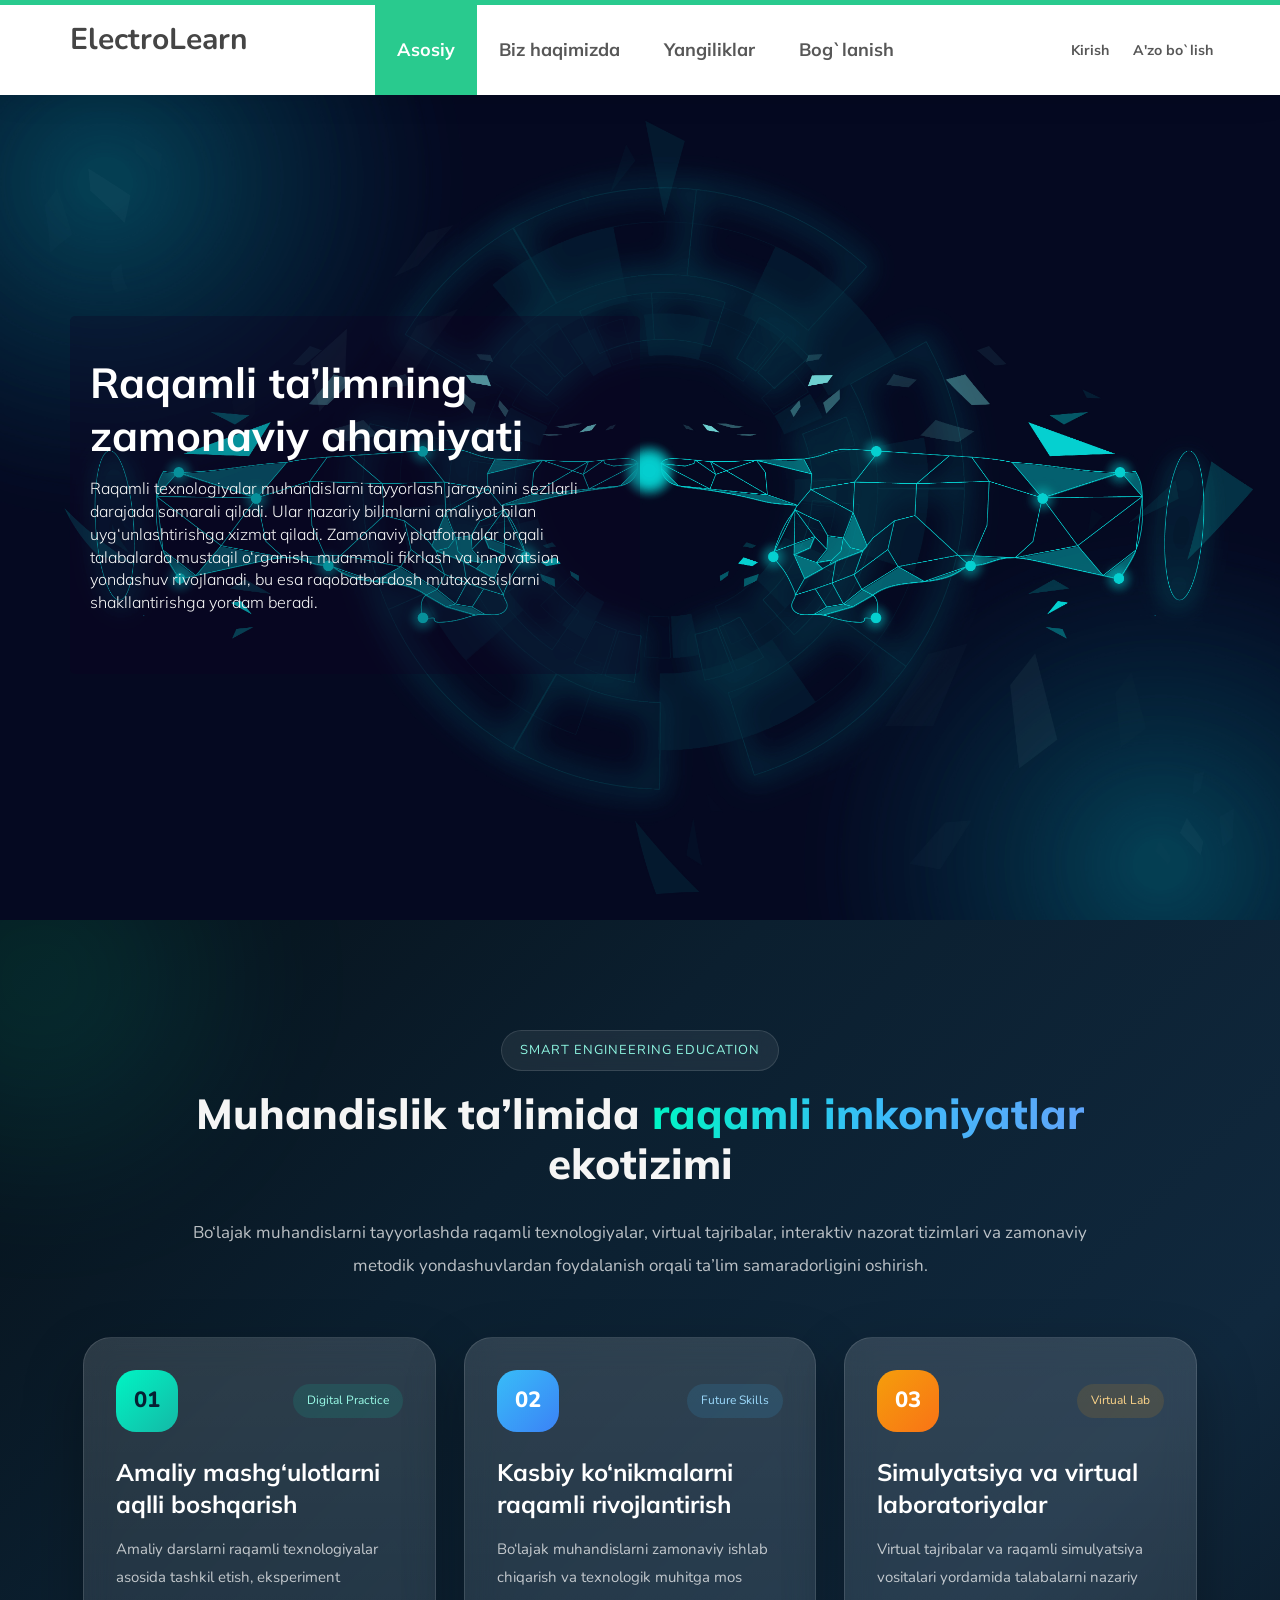
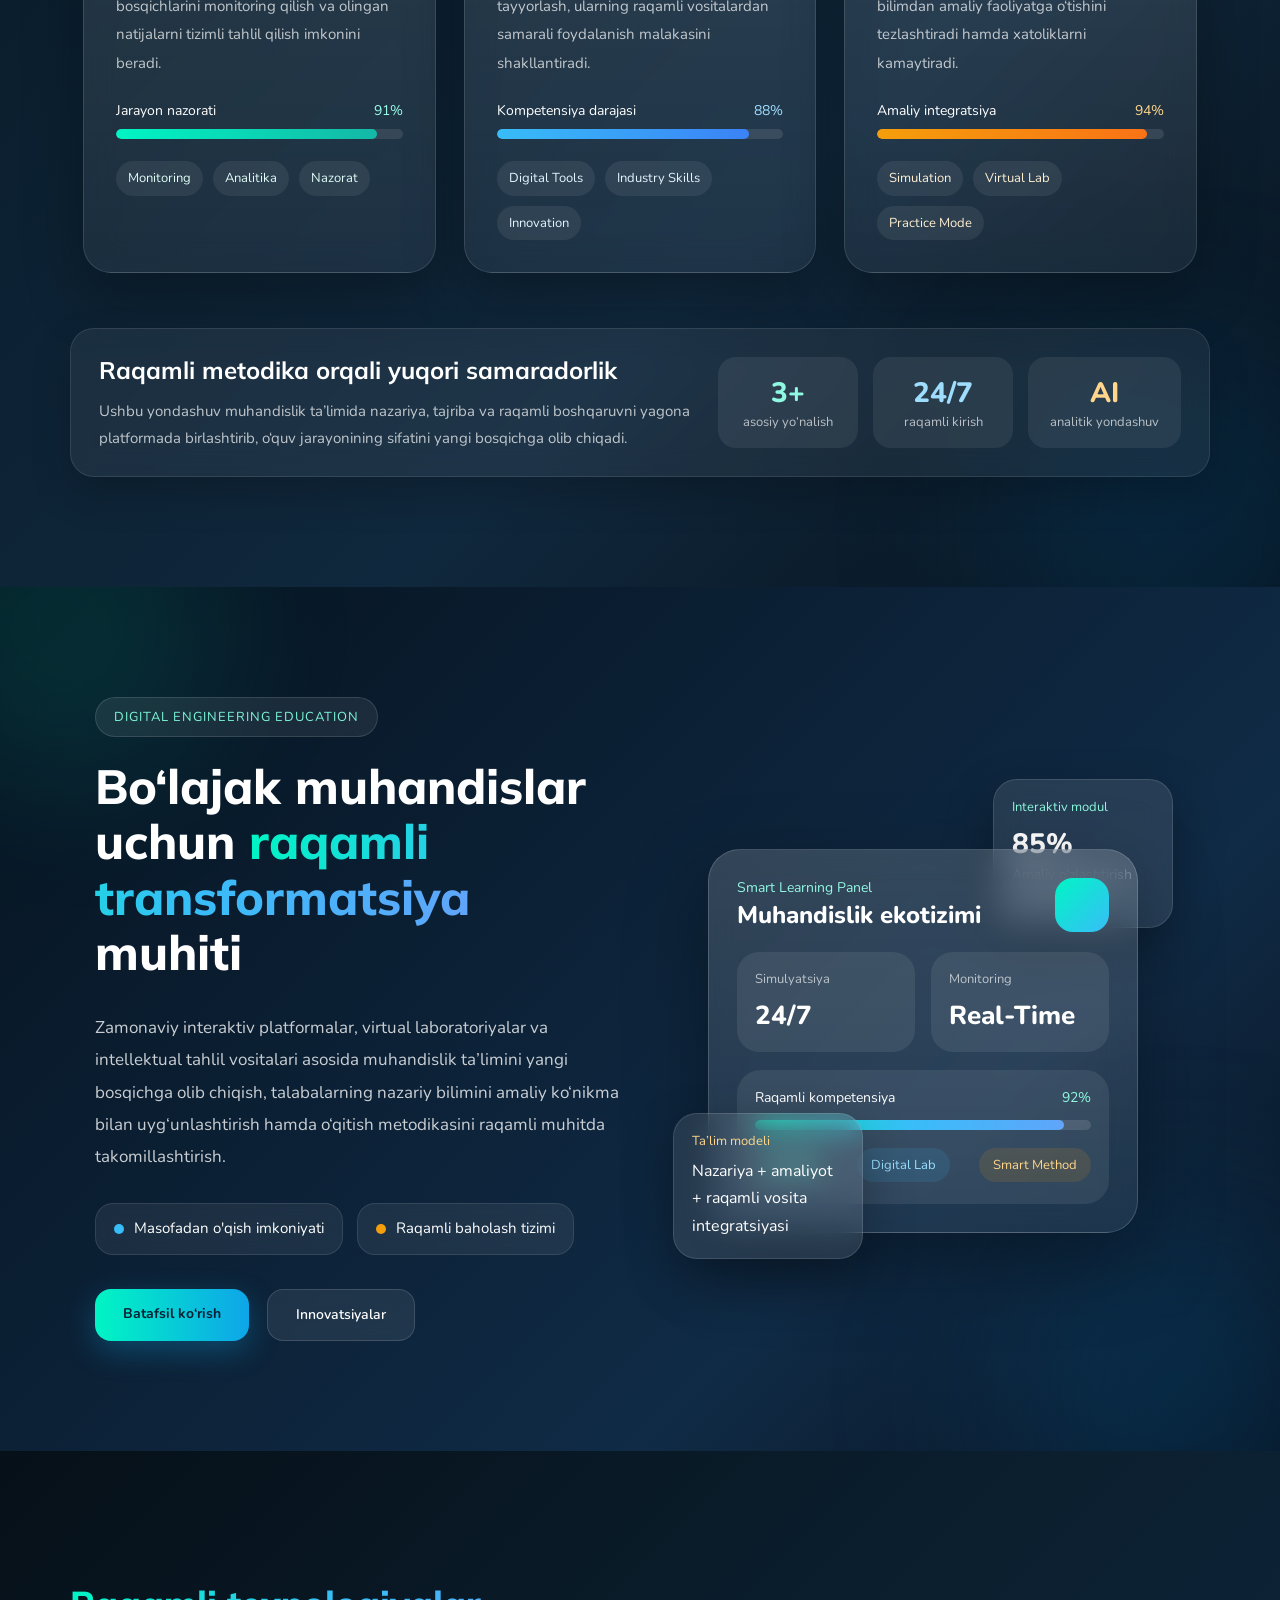
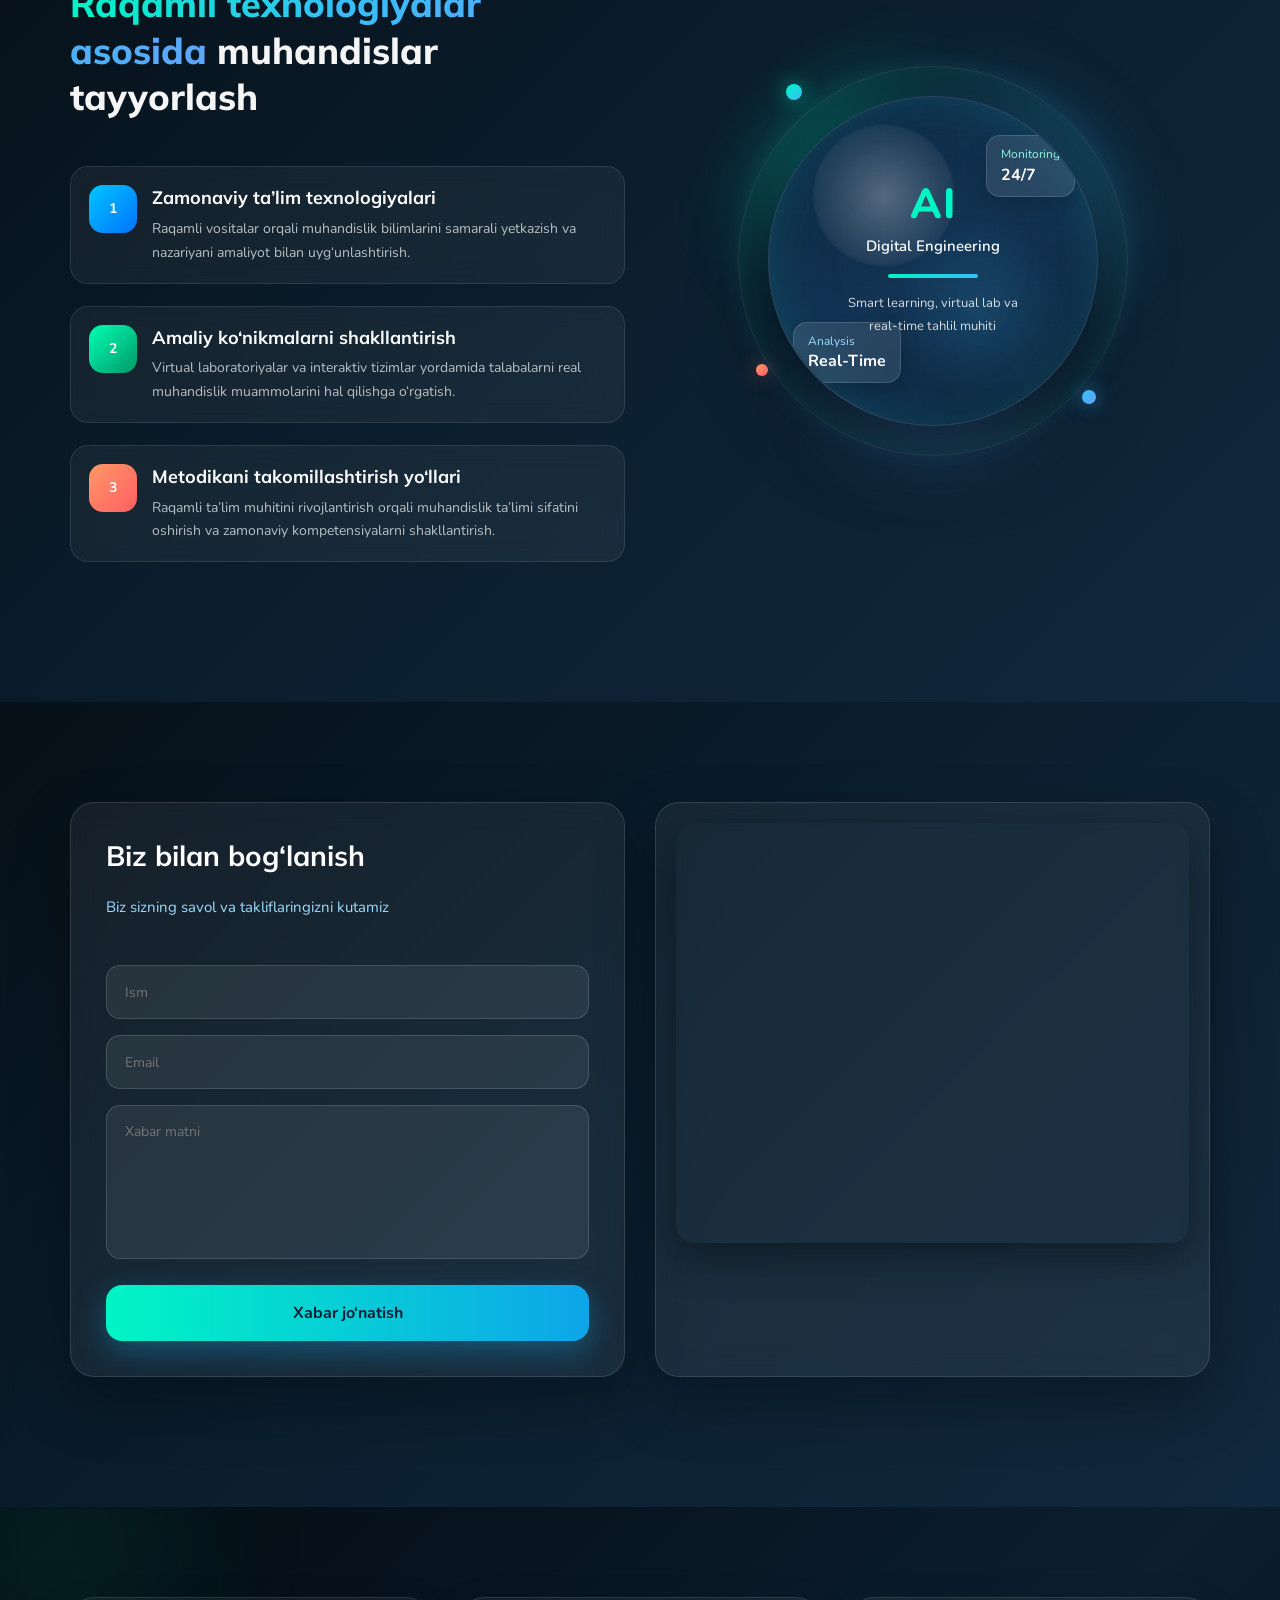
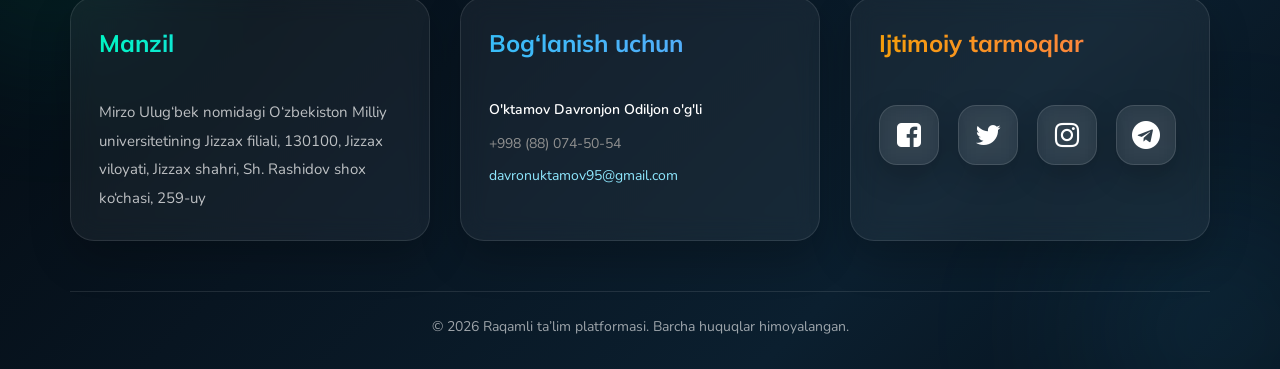
==== index.html @ 224a4bc5 "first fommit" ====
<!DOCTYPE html>
<html lang="en">

<head>

     <title>ElectroLearn</title>
     <meta charset="UTF-8">
     <meta http-equiv="X-UA-Compatible" content="IE=Edge">
     <meta name="description" content="">
     <meta name="keywords" content="">
     <meta name="author" content="">
     <meta name="viewport" content="width=device-width, initial-scale=1, maximum-scale=1">

     <link rel="stylesheet" href="css/bootstrap.min.css">
     <link rel="stylesheet" href="css/font-awesome.min.css">
     <link rel="stylesheet" href="css/owl.carousel.css">
     <link rel="stylesheet" href="css/owl.theme.default.min.css">

     <!-- MAIN CSS -->
     <link rel="stylesheet" href="css/templatemo-style.css">

</head>

<body id="top" data-spy="scroll" data-target=".navbar-collapse" data-offset="50">

     <!-- PRE LOADER -->
     <!-- <section class="preloader">
          <div class="spinner">

               <span class="spinner-rotate"></span>

          </div>
     </section> -->


     <!-- MENU -->
     <section class="navbar custom-navbar navbar-fixed-top" role="navigation">
          <div class="container">

               <div class="navbar-header">
                    <button class="navbar-toggle" data-toggle="collapse" data-target=".navbar-collapse">
                         <span class="icon icon-bar"></span>
                         <span class="icon icon-bar"></span>
                         <span class="icon icon-bar"></span>
                    </button>

                    <!-- lOGO TEXT HERE -->
                    <a href="index.html" class="navbar-brand" style="font-size: 3rem;">ElectroLearn</a>
               </div>

               <!-- MENU LINKS -->
               <div class="collapse navbar-collapse">
                    <ul class="nav navbar-nav navbar-nav-first">
                         <li><a href="#top" class="smoothScroll"><h4>Asosiy</h4></a></li>
                         <li><a href="#about" class="smoothScroll"><h4>Biz haqimizda</h4></a></li>
                         <li><a href="#courses" class="smoothScroll"><h4>Yangiliklar</h4></a></li>
                         <li><a href="#contact" class="smoothScroll"><h4>Bog`lanish</h4></a></li>
                    </ul>

                    <ul class="nav navbar-nav navbar-right">
                         <li><a href="student/signin.html"><h5>Kirish</h5></a></li>
                         <li><a href="student/signup.html"><h5>A'zo bo`lish</h5></a></li>
                    </ul>
               </div>

          </div>
     </section>


     <!-- HOME -->
     <section id="home">
          <div class="row">
               <div class="owl-carousel owl-theme home-slider">
                    <div class="item item-first">
                         <div class="caption">
                                   <div class="container">
                                        <div class="col-md-6 col-sm-12 p-3" 
                                        style="background-color: rgba(16, 1, 36, 0.3);  border-radius: 5px;
                                        padding: 20px;">
                                             <h1>Raqamli ta’limning zamonaviy ahamiyati</h1>
                                             <h3 class="font-weight-bold">Raqamli texnologiyalar muhandislarni tayyorlash jarayonini sezilarli darajada samarali qiladi. Ular nazariy bilimlarni amaliyot bilan uyg‘unlashtirishga xizmat qiladi. Zamonaviy platformalar orqali talabalarda mustaqil o‘rganish, muammoli fikrlash va innovatsion yondashuv rivojlanadi, bu esa raqobatbardosh mutaxassislarni shakllantirishga yordam beradi.</h3>
                                        </div>
                                   </div>
                         </div>
                    </div>

                    <div class="item item-second">
                         <div class="caption">
                              <div class="container">
                                   <div class="col-md-6 col-sm-12 p-3" 
                                   style="background-color: rgba(16, 1, 36, 0.3);  border-radius: 5px;
                                   padding: 20px;">
                                        <h1>Muhandislik ta’limida innovatsion yondashuvlar</h1>
                                        <h3 class="font-weight-bold">Ta’lim jarayonida simulyatsiya, virtual laboratoriyalar va sun’iy intellekt asosidagi tizimlardan foydalanish muhimdir. Bu usullar murakkab texnik jarayonlarni tushunishni osonlashtiradi. Shuningdek, individual yondashuvni ta’minlab, har bir talabaning bilim darajasiga moslashgan o‘qitish imkonini beradi.</h3>
                                   </div>
                              </div>
                         </div>
                    </div>

                    <div class="item item-third">
                         <div class="caption">
                              <div class="container">
                                   <div class="col-md-6 col-sm-12 p-3" 
                                   style="background-color: rgba(16, 1, 36, 0.3);  border-radius: 5px;
                                   padding: 20px;">
                                        <h1>Metodikani takomillashtirish yo‘llari</h1>
                                        <h3 class="font-weight-bold">Metodikani rivojlantirish uchun raqamli vositalarni tizimli joriy etish zarur. O‘qituvchilarning raqamli kompetensiyasini oshirish, interaktiv metodlarni qo‘llash va amaliy mashg‘ulotlarni kuchaytirish muhim hisoblanadi. Shu orqali ta’lim sifati oshib, zamonaviy muhandislik talablariga javob beruvchi kadrlar tayyorlanadi.</h3>
                                   </div>
                              </div>
                         </div>
                    </div>
               </div>
          </div>
     </section>


     <section id="feature" style="position:relative;padding:110px 0;background:
linear-gradient(135deg,#061018 0%,#0b1f2f 30%,#10283d 65%,#07111b 100%);
overflow:hidden;color:#fff;">

     <!-- decorative blur -->
     <div style="position:absolute;top:-100px;left:-120px;width:320px;height:320px;border-radius:50%;
     background:rgba(0,255,200,0.10);filter:blur(80px);"></div>

     <div style="position:absolute;bottom:-120px;right:-80px;width:360px;height:360px;border-radius:50%;
     background:rgba(0,153,255,0.12);filter:blur(90px);"></div>

     <div class="container" style="position:relative;z-index:2;">

          <!-- top heading -->
          <div style="text-align:center;max-width:900px;margin:0 auto 55px auto;">
               <div style="display:inline-block;padding:10px 18px;border-radius:999px;
               background:rgba(255,255,255,0.07);
               border:1px solid rgba(255,255,255,0.12);
               color:#8ff7e2;
               font-size:13px;
               letter-spacing:1px;
               text-transform:uppercase;
               margin-bottom:18px;
               backdrop-filter:blur(10px);">
                    Smart Engineering Education
               </div>

               <h2 style="font-size:42px;line-height:1.2;font-weight:800;margin:0 0 18px 0; color: whitesmoke">
                    Muhandislik ta’limida <span style="background:linear-gradient(90deg,#00f5c4,#38bdf8,#60a5fa);-webkit-background-clip:text;-webkit-text-fill-color:transparent;">raqamli imkoniyatlar</span> ekotizimi
               </h2>

               <p style="font-size:17px;line-height:1.9;color:rgba(255,255,255,0.72);margin:0;">
                    Bo‘lajak muhandislarni tayyorlashda raqamli texnologiyalar, virtual tajribalar, interaktiv nazorat tizimlari va zamonaviy metodik yondashuvlardan foydalanish orqali ta’lim samaradorligini oshirish.
               </p>
          </div>

          <!-- cards -->
          <div class="row" style="display:flex;gap:28px;flex-wrap:wrap;justify-content:center;align-items:stretch;">

               <!-- card 1 -->
               <div style="flex:1;min-width:290px;max-width:360px;position:relative;padding:32px;border-radius:28px;
               background:linear-gradient(180deg,rgba(255,255,255,0.14),rgba(255,255,255,0.06));
               border:1px solid rgba(255,255,255,0.12);
               backdrop-filter:blur(16px);
               box-shadow:0 25px 60px rgba(0,0,0,0.30);">

                    <div style="display:flex;justify-content:space-between;align-items:center;margin-bottom:24px;">
                         <div style="width:62px;height:62px;border-radius:20px;
                         background:linear-gradient(135deg,#00f5c4,#14b8a6);
                         display:flex;align-items:center;justify-content:center;
                         font-size:22px;font-weight:800;color:#062033;">
                              01
                         </div>

                         <div style="padding:8px 14px;border-radius:999px;
                         background:rgba(0,245,196,0.10);
                         color:#9bfce8;font-size:12px;">
                              Digital Practice
                         </div>
                    </div>

                    <h3 style="font-size:24px;line-height:1.35;margin:0 0 14px 0;color:#fff;">
                         Amaliy mashg‘ulotlarni aqlli boshqarish
                    </h3>

                    <p style="font-size:15px;line-height:1.9;color:rgba(255,255,255,0.72);margin-bottom:24px;">
                         Amaliy darslarni raqamli texnologiyalar asosida tashkil etish, eksperiment bosqichlarini monitoring qilish va olingan natijalarni tizimli tahlil qilish imkonini beradi.
                    </p>

                    <div style="display:flex;justify-content:space-between;margin-bottom:8px;">
                         <span style="font-size:14px;color:#fff;">Jarayon nazorati</span>
                         <span style="font-size:14px;color:#9bfce8;">91%</span>
                    </div>
                    <div style="width:100%;height:10px;background:rgba(255,255,255,0.10);border-radius:999px;overflow:hidden;margin-bottom:22px;">
                         <div style="width:91%;height:100%;background:linear-gradient(90deg,#00f5c4,#14b8a6);border-radius:999px;"></div>
                    </div>

                    <div style="display:flex;flex-wrap:wrap;gap:10px;">
                         <span style="padding:8px 12px;border-radius:999px;background:rgba(255,255,255,0.07);font-size:13px;color:#dffcf6;">Monitoring</span>
                         <span style="padding:8px 12px;border-radius:999px;background:rgba(255,255,255,0.07);font-size:13px;color:#dffcf6;">Analitika</span>
                         <span style="padding:8px 12px;border-radius:999px;background:rgba(255,255,255,0.07);font-size:13px;color:#dffcf6;">Nazorat</span>
                    </div>
               </div>

               <!-- card 2 -->
               <div style="flex:1;min-width:290px;max-width:360px;position:relative;padding:32px;border-radius:28px;
               background:linear-gradient(180deg,rgba(255,255,255,0.14),rgba(255,255,255,0.06));
               border:1px solid rgba(255,255,255,0.12);
               backdrop-filter:blur(16px);
               box-shadow:0 25px 60px rgba(0,0,0,0.30);">

                    <div style="display:flex;justify-content:space-between;align-items:center;margin-bottom:24px;">
                         <div style="width:62px;height:62px;border-radius:20px;
                         background:linear-gradient(135deg,#38bdf8,#3b82f6);
                         display:flex;align-items:center;justify-content:center;
                         font-size:22px;font-weight:800;color:#ffffff;">
                              02
                         </div>

                         <div style="padding:8px 14px;border-radius:999px;
                         background:rgba(56,189,248,0.12);
                         color:#9fddff;font-size:12px;">
                              Future Skills
                         </div>
                    </div>

                    <h3 style="font-size:24px;line-height:1.35;margin:0 0 14px 0;color:#fff;">
                         Kasbiy ko‘nikmalarni raqamli rivojlantirish
                    </h3>

                    <p style="font-size:15px;line-height:1.9;color:rgba(255,255,255,0.72);margin-bottom:24px;">
                         Bo‘lajak muhandislarni zamonaviy ishlab chiqarish va texnologik muhitga mos tayyorlash, ularning raqamli vositalardan samarali foydalanish malakasini shakllantiradi.
                    </p>

                    <div style="display:flex;justify-content:space-between;margin-bottom:8px;">
                         <span style="font-size:14px;color:#fff;">Kompetensiya darajasi</span>
                         <span style="font-size:14px;color:#9fddff;">88%</span>
                    </div>
                    <div style="width:100%;height:10px;background:rgba(255,255,255,0.10);border-radius:999px;overflow:hidden;margin-bottom:22px;">
                         <div style="width:88%;height:100%;background:linear-gradient(90deg,#38bdf8,#3b82f6);border-radius:999px;"></div>
                    </div>

                    <div style="display:flex;flex-wrap:wrap;gap:10px;">
                         <span style="padding:8px 12px;border-radius:999px;background:rgba(255,255,255,0.07);font-size:13px;color:#e4f4ff;">Digital Tools</span>
                         <span style="padding:8px 12px;border-radius:999px;background:rgba(255,255,255,0.07);font-size:13px;color:#e4f4ff;">Industry Skills</span>
                         <span style="padding:8px 12px;border-radius:999px;background:rgba(255,255,255,0.07);font-size:13px;color:#e4f4ff;">Innovation</span>
                    </div>
               </div>

               <!-- card 3 -->
               <div style="flex:1;min-width:290px;max-width:360px;position:relative;padding:32px;border-radius:28px;
               background:linear-gradient(180deg,rgba(255,255,255,0.14),rgba(255,255,255,0.06));
               border:1px solid rgba(255,255,255,0.12);
               backdrop-filter:blur(16px);
               box-shadow:0 25px 60px rgba(0,0,0,0.30);">

                    <div style="display:flex;justify-content:space-between;align-items:center;margin-bottom:24px;">
                         <div style="width:62px;height:62px;border-radius:20px;
                         background:linear-gradient(135deg,#f59e0b,#f97316);
                         display:flex;align-items:center;justify-content:center;
                         font-size:22px;font-weight:800;color:#ffffff;">
                              03
                         </div>

                         <div style="padding:8px 14px;border-radius:999px;
                         background:rgba(245,158,11,0.12);
                         color:#ffd68a;font-size:12px;">
                              Virtual Lab
                         </div>
                    </div>

                    <h3 style="font-size:24px;line-height:1.35;margin:0 0 14px 0;color:#fff;">
                         Simulyatsiya va virtual laboratoriyalar
                    </h3>

                    <p style="font-size:15px;line-height:1.9;color:rgba(255,255,255,0.72);margin-bottom:24px;">
                         Virtual tajribalar va raqamli simulyatsiya vositalari yordamida talabalarni nazariy bilimdan amaliy faoliyatga o‘tishini tezlashtiradi hamda xatoliklarni kamaytiradi.
                    </p>

                    <div style="display:flex;justify-content:space-between;margin-bottom:8px;">
                         <span style="font-size:14px;color:#fff;">Amaliy integratsiya</span>
                         <span style="font-size:14px;color:#ffd68a;">94%</span>
                    </div>
                    <div style="width:100%;height:10px;background:rgba(255,255,255,0.10);border-radius:999px;overflow:hidden;margin-bottom:22px;">
                         <div style="width:94%;height:100%;background:linear-gradient(90deg,#f59e0b,#f97316);border-radius:999px;"></div>
                    </div>

                    <div style="display:flex;flex-wrap:wrap;gap:10px;">
                         <span style="padding:8px 12px;border-radius:999px;background:rgba(255,255,255,0.07);font-size:13px;color:#fff0d2;">Simulation</span>
                         <span style="padding:8px 12px;border-radius:999px;background:rgba(255,255,255,0.07);font-size:13px;color:#fff0d2;">Virtual Lab</span>
                         <span style="padding:8px 12px;border-radius:999px;background:rgba(255,255,255,0.07);font-size:13px;color:#fff0d2;">Practice Mode</span>
                    </div>
               </div>

          </div>

          <!-- bottom info -->
          <div style="margin-top:55px;padding:24px 28px;border-radius:24px;
          background:rgba(255,255,255,0.06);
          border:1px solid rgba(255,255,255,0.10);
          backdrop-filter:blur(12px);
          box-shadow:0 18px 40px rgba(0,0,0,0.20);">

               <div style="display:flex;justify-content:space-between;align-items:center;gap:20px;flex-wrap:wrap;">
                    <div style="flex:1;min-width:260px;">
                         <h4 style="margin:0 0 10px 0;font-size:24px;color:#fff;">Raqamli metodika orqali yuqori samaradorlik</h4>
                         <p style="margin:0;color:rgba(255,255,255,0.72);font-size:15px;line-height:1.8;">
                              Ushbu yondashuv muhandislik ta’limida nazariya, tajriba va raqamli boshqaruvni yagona platformada birlashtirib, o‘quv jarayonining sifatini yangi bosqichga olib chiqadi.
                         </p>
                    </div>

                    <div style="display:flex;gap:15px;flex-wrap:wrap;">
                         <div style="padding:16px 22px;border-radius:18px;background:rgba(255,255,255,0.07);min-width:140px;text-align:center;">
                              <div style="font-size:28px;font-weight:800;color:#8ff7e2;">3+</div>
                              <div style="font-size:13px;color:rgba(255,255,255,0.68);">asosiy yo‘nalish</div>
                         </div>

                         <div style="padding:16px 22px;border-radius:18px;background:rgba(255,255,255,0.07);min-width:140px;text-align:center;">
                              <div style="font-size:28px;font-weight:800;color:#9fddff;">24/7</div>
                              <div style="font-size:13px;color:rgba(255,255,255,0.68);">raqamli kirish</div>
                         </div>

                         <div style="padding:16px 22px;border-radius:18px;background:rgba(255,255,255,0.07);min-width:140px;text-align:center;">
                              <div style="font-size:28px;font-weight:800;color:#ffd68a;">AI</div>
                              <div style="font-size:13px;color:rgba(255,255,255,0.68);">analitik yondashuv</div>
                         </div>
                    </div>
               </div>

          </div>

     </div>
</section>

<section id="innovation-lab" style="position:relative;padding:110px 0;background:
linear-gradient(135deg,#06131f 0%,#0b1f33 35%,#102b46 70%,#08111d 100%);
overflow:hidden;">

     <!-- background blur elements -->
     <div style="position:absolute;top:-120px;left:-100px;width:320px;height:320px;border-radius:50%;
     background:rgba(0,255,200,0.10);filter:blur(70px);"></div>

     <div style="position:absolute;bottom:-120px;right:-80px;width:360px;height:360px;border-radius:50%;
     background:rgba(0,153,255,0.14);filter:blur(90px);"></div>

     <div class="container" style="position:relative;z-index:2;">
          <div class="row" style="display:flex;align-items:center;justify-content:space-between;gap:40px;flex-wrap:wrap;">

               <!-- LEFT CONTENT -->
               <div style="flex:1;min-width:320px;max-width:580px;">

                    <div style="display:inline-block;padding:10px 18px;border-radius:999px;
                    background:rgba(255,255,255,0.08);
                    border:1px solid rgba(255,255,255,0.12);
                    color:#7ef7d8;
                    font-size:13px;
                    letter-spacing:1px;
                    text-transform:uppercase;
                    margin-bottom:22px;
                    backdrop-filter:blur(10px);">
                         Digital Engineering Education
                    </div>

                    <h2 style="font-size:48px;line-height:1.15;font-weight:800;color:#ffffff;margin:0 0 22px 0;">
                         Bo‘lajak muhandislar uchun <span style="background:linear-gradient(90deg,#00f5c4,#38bdf8,#60a5fa);-webkit-background-clip:text;-webkit-text-fill-color:transparent;">raqamli transformatsiya</span> muhiti
                    </h2>

                    <p style="font-size:17px;line-height:1.9;color:rgba(255,255,255,0.78);margin-bottom:30px;">
                         Zamonaviy interaktiv platformalar, virtual laboratoriyalar va intellektual tahlil vositalari asosida muhandislik ta’limini yangi bosqichga olib chiqish, talabalarning nazariy bilimini amaliy ko‘nikma bilan uyg‘unlashtirish hamda o‘qitish metodikasini raqamli muhitda takomillashtirish.
                    </p>

                    <div style="display:flex;flex-wrap:wrap;gap:14px;margin-bottom:34px;">

                         

                         <div style="display:flex;align-items:center;gap:10px;padding:14px 18px;border-radius:18px;
                         background:rgba(255,255,255,0.07);
                         border:1px solid rgba(255,255,255,0.10);
                         color:#fff;backdrop-filter:blur(8px);">
                              <span style="width:10px;height:10px;border-radius:50%;background:#38bdf8;display:inline-block;"></span>
                              <span style="font-size:15px;">Masofadan o'qish imkoniyati</span>
                         </div>

                         <div style="display:flex;align-items:center;gap:10px;padding:14px 18px;border-radius:18px;
                         background:rgba(255,255,255,0.07);
                         border:1px solid rgba(255,255,255,0.10);
                         color:#fff;backdrop-filter:blur(8px);">
                              <span style="width:10px;height:10px;border-radius:50%;background:#f59e0b;display:inline-block;"></span>
                              <span style="font-size:15px;">Raqamli baholash tizimi</span>
                         </div>

                    </div>

                    <div style="display:flex;gap:18px;flex-wrap:wrap;">
                         <a href="#about" style="display:inline-block;padding:15px 28px;border-radius:16px;
                         background:linear-gradient(90deg,#00f5c4,#0ea5e9);
                         color:#062033;font-weight:700;text-decoration:none;
                         box-shadow:0 10px 30px rgba(14,165,233,0.30);">
                              Batafsil ko‘rish
                         </a>

                         <a href="#courses" style="display:inline-block;padding:15px 28px;border-radius:16px;
                         background:rgba(255,255,255,0.08);
                         border:1px solid rgba(255,255,255,0.14);
                         color:#ffffff;font-weight:600;text-decoration:none;
                         backdrop-filter:blur(10px);">
                              Innovatsiyalar
                         </a>
                    </div>
               </div>

               <!-- RIGHT VISUAL SIDE -->
               <div style="flex:1;min-width:320px;display:flex;justify-content:center;">
                    <div style="position:relative;width:100%;max-width:520px;min-height:520px;">

                         <!-- floating card 1 -->
                         <div style="position:absolute;top:20px;right:10px;width:180px;padding:18px;border-radius:24px;
                         background:rgba(255,255,255,0.10);
                         border:1px solid rgba(255,255,255,0.12);
                         box-shadow:0 20px 50px rgba(0,0,0,0.30);
                         backdrop-filter:blur(14px);">
                              <div style="font-size:13px;color:#8ef9de;margin-bottom:8px;">Interaktiv modul</div>
                              <div style="font-size:28px;font-weight:800;color:#fff;">85%</div>
                              <div style="font-size:14px;line-height:1.6;color:rgba(255,255,255,0.72);">
                                   Amaliy o‘zlashtirish samaradorligi
                              </div>
                         </div>

                         <!-- main glass panel -->
                         <div style="position:absolute;left:0;right:0;top:90px;margin:auto;width:100%;max-width:430px;
                         padding:28px;border-radius:32px;
                         background:linear-gradient(180deg,rgba(255,255,255,0.16),rgba(255,255,255,0.07));
                         border:1px solid rgba(255,255,255,0.16);
                         box-shadow:0 30px 80px rgba(0,0,0,0.35);
                         backdrop-filter:blur(16px);">

                              <div style="display:flex;justify-content:space-between;align-items:center;margin-bottom:20px;">
                                   <div>
                                        <div style="font-size:14px;color:#94f7e3;">Smart Learning Panel</div>
                                        <div style="font-size:24px;font-weight:800;color:#fff;">Muhandislik ekotizimi</div>
                                   </div>
                                   <div style="width:54px;height:54px;border-radius:18px;
                                   background:linear-gradient(135deg,#00f5c4,#38bdf8);"></div>
                              </div>

                              <div style="display:grid;grid-template-columns:1fr 1fr;gap:16px;margin-bottom:18px;">
                                   <div style="padding:18px;border-radius:22px;background:rgba(255,255,255,0.08);">
                                        <div style="font-size:13px;color:rgba(255,255,255,0.66);margin-bottom:8px;">Simulyatsiya</div>
                                        <div style="font-size:26px;font-weight:800;color:#fff;">24/7</div>
                                   </div>

                                   <div style="padding:18px;border-radius:22px;background:rgba(255,255,255,0.08);">
                                        <div style="font-size:13px;color:rgba(255,255,255,0.66);margin-bottom:8px;">Monitoring</div>
                                        <div style="font-size:26px;font-weight:800;color:#fff;">Real-Time</div>
                                   </div>
                              </div>

                              <div style="padding:18px 18px 22px 18px;border-radius:24px;background:rgba(255,255,255,0.08);">
                                   <div style="display:flex;justify-content:space-between;margin-bottom:12px;">
                                        <span style="font-size:14px;color:#fff;">Raqamli kompetensiya</span>
                                        <span style="font-size:14px;color:#8ef9de;">92%</span>
                                   </div>

                                   <div style="width:100%;height:10px;background:rgba(255,255,255,0.12);border-radius:999px;overflow:hidden;">
                                        <div style="width:92%;height:100%;background:linear-gradient(90deg,#00f5c4,#38bdf8,#60a5fa);border-radius:999px;"></div>
                                   </div>

                                   <div style="display:flex;justify-content:space-between;margin-top:18px;gap:10px;flex-wrap:wrap;">
                                        <span style="padding:8px 14px;border-radius:999px;background:rgba(0,245,196,0.12);color:#9bfce8;font-size:13px;">AI tahlil</span>
                                        <span style="padding:8px 14px;border-radius:999px;background:rgba(56,189,248,0.12);color:#9adfff;font-size:13px;">Digital Lab</span>
                                        <span style="padding:8px 14px;border-radius:999px;background:rgba(245,158,11,0.12);color:#ffd68a;font-size:13px;">Smart Method</span>
                                   </div>
                              </div>
                         </div>

                         <!-- floating card 2 -->
                         <div style="position:absolute;bottom:20px;left:10px;width:190px;padding:18px;border-radius:24px;
                         background:rgba(255,255,255,0.10);
                         border:1px solid rgba(255,255,255,0.12);
                         box-shadow:0 20px 50px rgba(0,0,0,0.30);
                         backdrop-filter:blur(14px);">
                              <div style="font-size:13px;color:#ffd68a;margin-bottom:8px;">Ta’lim modeli</div>
                              <div style="font-size:16px;line-height:1.7;color:#ffffff;">
                                   Nazariya + amaliyot + raqamli vosita integratsiyasi
                              </div>
                         </div>

                    </div>
               </div>

          </div>
     </div>
</section>
<section id="about" style="padding:110px 0;background:linear-gradient(135deg,#061018,#0b1f2f,#10283d);color:#fff;overflow:hidden;">
     <div class="container">
          <div class="row" style="display:flex;align-items:center;flex-wrap:wrap;margin-left:-15px;margin-right:-15px;">

               <!-- TEXT -->
<div class="col-md-6 col-sm-12" style="padding-left:15px;padding-right:15px;margin-bottom:30px;">
     <div style="max-width:100%;">
          <h2 style="font-size:36px;font-weight:800;margin-bottom:35px;line-height:1.3; color: whitesmoke;">
               <span style="background:linear-gradient(90deg,#00f5c4,#38bdf8,#60a5fa);-webkit-background-clip:text;-webkit-text-fill-color:transparent;">
                    Raqamli texnologiyalar asosida
               </span> muhandislar tayyorlash
          </h2>

          <div style="display:flex;gap:15px;margin-bottom:22px;padding:18px;border-radius:18px;background:rgba(255,255,255,0.05);border:1px solid rgba(255,255,255,0.10);backdrop-filter:blur(10px);">
               <div style="min-width:48px;height:48px;border-radius:14px;background:linear-gradient(135deg,#00c6ff,#0072ff);display:flex;align-items:center;justify-content:center;font-weight:bold;">1</div>
               <div>
                    <h4 style="margin:0 0 6px 0;">Zamonaviy ta’lim texnologiyalari</h4>
                    <p style="margin:0;color:rgba(255,255,255,0.70);line-height:1.7;">
                         Raqamli vositalar orqali muhandislik bilimlarini samarali yetkazish va nazariyani amaliyot bilan uyg‘unlashtirish.
                    </p>
               </div>
          </div>

          <div style="display:flex;gap:15px;margin-bottom:22px;padding:18px;border-radius:18px;background:rgba(255,255,255,0.05);border:1px solid rgba(255,255,255,0.10);backdrop-filter:blur(10px);">
               <div style="min-width:48px;height:48px;border-radius:14px;background:linear-gradient(135deg,#00ffb3,#009966);display:flex;align-items:center;justify-content:center;font-weight:bold;">2</div>
               <div>
                    <h4 style="margin:0 0 6px 0;">Amaliy ko‘nikmalarni shakllantirish</h4>
                    <p style="margin:0;color:rgba(255,255,255,0.70);line-height:1.7;">
                         Virtual laboratoriyalar va interaktiv tizimlar yordamida talabalarni real muhandislik muammolarini hal qilishga o‘rgatish.
                    </p>
               </div>
          </div>

          <div style="display:flex;gap:15px;padding:18px;border-radius:18px;background:rgba(255,255,255,0.05);border:1px solid rgba(255,255,255,0.10);backdrop-filter:blur(10px);">
               <div style="min-width:48px;height:48px;border-radius:14px;background:linear-gradient(135deg,#ff9966,#ff5e62);display:flex;align-items:center;justify-content:center;font-weight:bold;">3</div>
               <div>
                    <h4 style="margin:0 0 6px 0;">Metodikani takomillashtirish yo‘llari</h4>
                    <p style="margin:0;color:rgba(255,255,255,0.70);line-height:1.7;">
                         Raqamli ta’lim muhitini rivojlantirish orqali muhandislik ta’limi sifatini oshirish va zamonaviy kompetensiyalarni shakllantirish.
                    </p>
               </div>
          </div>
     </div>
</div>

               <!-- VISUAL -->
               <div class="col-md-6 col-sm-12" style="padding-left:15px;padding-right:15px;margin-bottom:30px;">
                    <div style="position:relative;width:100%;max-width:470px;height:470px;margin:0 auto;display:flex;align-items:center;justify-content:center;">

                         <!-- outer glow -->
                         <div style="position:absolute;width:420px;height:420px;border-radius:50%;
                         background:
                         radial-gradient(circle at 30% 30%, rgba(0,245,196,0.35), transparent 35%),
                         radial-gradient(circle at 70% 35%, rgba(56,189,248,0.35), transparent 38%),
                         radial-gradient(circle at 50% 80%, rgba(96,165,250,0.28), transparent 35%);
                         filter:blur(30px);">
                         </div>

                         <!-- orbit ring -->
                         <div style="position:absolute;width:390px;height:390px;border-radius:50%;
                         border:1px solid rgba(255,255,255,0.10);
                         box-shadow:0 0 35px rgba(0,245,196,0.12) inset, 0 0 25px rgba(56,189,248,0.10);">
                         </div>

                         <!-- main circle -->
                         <div style="position:relative;width:330px;height:330px;border-radius:50%;
                         background:
                         radial-gradient(circle at 35% 30%, rgba(255,255,255,0.28), rgba(255,255,255,0.06) 22%, transparent 23%),
                         radial-gradient(circle at 65% 65%, rgba(56,189,248,0.16), transparent 30%),
                         linear-gradient(145deg,#0d2740,#123353,#0c2238);
                         border:1px solid rgba(255,255,255,0.12);
                         box-shadow:
                         0 30px 80px rgba(0,0,0,0.35),
                         inset 0 0 45px rgba(0,245,196,0.08),
                         inset 0 0 80px rgba(56,189,248,0.08);
                         display:flex;
                         align-items:center;
                         justify-content:center;
                         overflow:hidden;">

                              <!-- grid lines -->
                              <div style="position:absolute;inset:0;border-radius:50%;
                              background:
                              linear-gradient(rgba(255,255,255,0.05) 1px, transparent 1px),
                              linear-gradient(90deg, rgba(255,255,255,0.05) 1px, transparent 1px);
                              background-size:38px 38px;
                              opacity:0.18;">
                              </div>

                              <!-- center content -->
                              <div style="position:relative;z-index:2;text-align:center;padding:20px;">
                                   <div style="font-size:42px;font-weight:800;line-height:1;color:#00f5c4;letter-spacing:1px;">AI</div>
                                   <div style="font-size:15px;color:#ffffff;margin-top:10px;font-weight:600;">Digital Engineering</div>
                                   <div style="width:90px;height:4px;margin:16px auto 14px auto;border-radius:999px;background:linear-gradient(90deg,#00f5c4,#38bdf8);"></div>
                                   <div style="font-size:13px;line-height:1.8;color:rgba(255,255,255,0.82);max-width:190px;margin:0 auto;">
                                        Smart learning, virtual lab va real-time tahlil muhiti
                                   </div>
                              </div>

                              <!-- floating mini card -->
                              <div style="position:absolute;top:38px;right:22px;padding:10px 14px;border-radius:14px;
                              background:rgba(255,255,255,0.10);
                              border:1px solid rgba(255,255,255,0.14);
                              backdrop-filter:blur(10px);
                              box-shadow:0 10px 20px rgba(0,0,0,0.18);">
                                   <div style="font-size:12px;color:#8ff7e2;">Monitoring</div>
                                   <div style="font-size:16px;font-weight:700;color:#fff;">24/7</div>
                              </div>

                              <!-- floating mini card -->
                              <div style="position:absolute;bottom:42px;left:24px;padding:10px 14px;border-radius:14px;
                              background:rgba(255,255,255,0.10);
                              border:1px solid rgba(255,255,255,0.14);
                              backdrop-filter:blur(10px);
                              box-shadow:0 10px 20px rgba(0,0,0,0.18);">
                                   <div style="font-size:12px;color:#9fddff;">Analysis</div>
                                   <div style="font-size:16px;font-weight:700;color:#fff;">Real-Time</div>
                              </div>
                         </div>

                         <!-- orbit dots -->
                         <div style="position:absolute;top:58px;left:88px;width:16px;height:16px;border-radius:50%;
                         background:linear-gradient(135deg,#00f5c4,#38bdf8);
                         box-shadow:0 0 20px rgba(0,245,196,0.6);"></div>

                         <div style="position:absolute;right:72px;bottom:92px;width:14px;height:14px;border-radius:50%;
                         background:linear-gradient(135deg,#38bdf8,#60a5fa);
                         box-shadow:0 0 18px rgba(56,189,248,0.6);"></div>

                         <div style="position:absolute;left:58px;bottom:120px;width:12px;height:12px;border-radius:50%;
                         background:linear-gradient(135deg,#ff9966,#ff5e62);
                         box-shadow:0 0 18px rgba(255,94,98,0.5);"></div>

                    </div>
               </div>

          </div>
     </div>
</section>

    
    <section id="contact" style="padding:100px 0;background:linear-gradient(135deg,#061018,#0b1f2f,#10283d);color:#fff;">
     <div class="container">
          <div class="row" style="display:flex;flex-wrap:wrap;align-items:stretch;">

               <!-- FORM SIDE -->
               <div class="col-md-6 col-sm-12" style="margin-bottom:30px;">
                    <form id="contact-form" role="form" method="post" style="
                    padding:35px;
                    border-radius:24px;
                    background:rgba(255,255,255,0.06);
                    backdrop-filter:blur(14px);
                    border:1px solid rgba(255,255,255,0.12);
                    box-shadow:0 25px 60px rgba(0,0,0,0.30);
                    height:100%;
                    ">

                         <div class="section-title" style="margin-bottom:25px;">
                              <h2 style="color:#fff;font-weight:700;line-height:1.3;margin:0 0 10px 0;">
                                   Biz bilan bog‘lanish
                              </h2>
                              <small style="color:#9fdcff;font-size:15px;line-height:1.7;">
                                   Biz sizning savol va takliflaringizni kutamiz
                              </small>
                         </div>

                         <div style="width:100%;">
                              <input 
                                   type="text" 
                                   id="namee" 
                                   placeholder="Ism" 
                                   name="name" 
                                   required
                                   style="
                                   width:100%;
                                   height:54px;
                                   padding:0 18px;
                                   margin-bottom:16px;
                                   border-radius:14px;
                                   border:1px solid rgba(255,255,255,0.14);
                                   background:rgba(255,255,255,0.08);
                                   color:#fff;
                                   outline:none;
                                   box-sizing:border-box;
                                   ">

                              <input 
                                   type="email" 
                                   id="emaill" 
                                   placeholder="Email" 
                                   name="email" 
                                   required
                                   style="
                                   width:100%;
                                   height:54px;
                                   padding:0 18px;
                                   margin-bottom:16px;
                                   border-radius:14px;
                                   border:1px solid rgba(255,255,255,0.14);
                                   background:rgba(255,255,255,0.08);
                                   color:#fff;
                                   outline:none;
                                   box-sizing:border-box;
                                   ">

                              <textarea 
                                   rows="6" 
                                   id="news" 
                                   placeholder="Xabar matni" 
                                   name="message" 
                                   required
                                   style="
                                   width:100%;
                                   padding:16px 18px;
                                   margin-bottom:20px;
                                   border-radius:14px;
                                   border:1px solid rgba(255,255,255,0.14);
                                   background:rgba(255,255,255,0.08);
                                   color:#fff;
                                   outline:none;
                                   resize:none;
                                   box-sizing:border-box;
                                   "></textarea>
                         </div>

                         <div style="width:100%;">
                              <button 
                                   type="submit" 
                                   onclick="xabaryuborish()" 
                                   style="
                                   width:100%;
                                   height:56px;
                                   border:none;
                                   border-radius:16px;
                                   background:linear-gradient(90deg,#00f5c4,#0ea5e9);
                                   color:#062033;
                                   font-weight:700;
                                   font-size:16px;
                                   box-shadow:0 10px 30px rgba(14,165,233,0.35);
                                   cursor:pointer;
                                   ">
                                   Xabar jo‘natish
                              </button>
                         </div>

                    </form>
               </div>

               <!-- MAP SIDE -->
               <div class="col-md-6 col-sm-12" style="margin-bottom:30px;">
                    <div class="contact-image" style="
                    padding:20px;
                    border-radius:24px;
                    background:rgba(255,255,255,0.06);
                    backdrop-filter:blur(14px);
                    border:1px solid rgba(255,255,255,0.12);
                    box-shadow:0 25px 60px rgba(0,0,0,0.30);
                    height:100%;
                    min-height:100%;
                    ">

                         <iframe 
                              src="https://www.google.com/maps/embed?pb=!1m18!1m12!1m3!1d3019.4331543514606!2d67.81986091512384!3d40.14094427939292!2m3!1f0!2f0!3f0!3m2!1i1024!2i768!4f13.1!3m3!1m2!1s0x3f391b7d4c13e3b9%3A0x71084953ddf48bf2!2sMirzo%20Ulugbek%20National%20University%20Jizzakh%20Branch!5e0!3m2!1sen!2s!4v1699999999999"
                              width="100%" 
                              height="420"
                              style="
                              border:0;
                              border-radius:18px;
                              box-shadow:0 15px 40px rgba(0,0,0,0.4);
                              display:block;
                              "
                              allowfullscreen="" 
                              loading="lazy"
                              referrerpolicy="no-referrer-when-downgrade">
                         </iframe>

                    </div>
               </div>

          </div>
     </div>
</section>



<footer id="footer" style="position:relative;padding:90px 0 30px 0;
background:linear-gradient(135deg,#040b12 0%,#081521 35%,#0b1f2f 70%,#07111b 100%);
color:#fff;overflow:hidden;">

     <!-- glow effects -->
     <div style="position:absolute;top:-100px;left:-80px;width:260px;height:260px;border-radius:50%;
     background:rgba(0,245,196,0.08);filter:blur(70px);"></div>

     <div style="position:absolute;bottom:-100px;right:-80px;width:280px;height:280px;border-radius:50%;
     background:rgba(56,189,248,0.10);filter:blur(80px);"></div>

     <div class="container" style="position:relative;z-index:2;">

          <div class="row" style="display:flex;flex-wrap:wrap;">

               <!-- ADDRESS -->
               <div class="col-md-4 col-sm-6" style="margin-bottom:30px;">
                    <div style="height:100%;padding:28px;border-radius:24px;
                    background:rgba(255,255,255,0.05);
                    border:1px solid rgba(255,255,255,0.10);
                    backdrop-filter:blur(12px);
                    box-shadow:0 18px 40px rgba(0,0,0,0.22);">

                         <div class="section-title" style="margin-bottom:18px;">
                              <h2 style="font-size:24px;font-weight:700;margin:0;
                              background:linear-gradient(90deg,#00f5c4,#38bdf8);
                              -webkit-background-clip:text;
                              -webkit-text-fill-color:transparent;">
                                   Manzil
                              </h2>
                         </div>

                         <address style="margin:0;font-style:normal;color:rgba(255,255,255,0.72);line-height:1.9;font-size:15px;">
                              Mirzo Ulug‘bek nomidagi O‘zbekiston Milliy universitetining Jizzax filiali, 130100, Jizzax viloyati, Jizzax shahri, Sh. Rashidov shox ko‘chasi, 259-uy
                         </address>
                    </div>
               </div>

               <!-- CONTACT -->
               <div class="col-md-4 col-sm-6" style="margin-bottom:30px;">
                    <div style="height:100%;padding:28px;border-radius:24px;
                    background:rgba(255,255,255,0.05);
                    border:1px solid rgba(255,255,255,0.10);
                    backdrop-filter:blur(12px);
                    box-shadow:0 18px 40px rgba(0,0,0,0.22);">

                         <div class="section-title" style="margin-bottom:18px;">
                              <h2 style="font-size:24px;font-weight:700;margin:0;
                              background:linear-gradient(90deg,#38bdf8,#60a5fa);
                              -webkit-background-clip:text;
                              -webkit-text-fill-color:transparent;">
                                   Bog‘lanish uchun
                              </h2>
                         </div>

                         <address style="margin:0;font-style:normal;line-height:2;font-size:15px;color:rgba(255,255,255,0.75);">
                              <p style="margin:0 0 10px 0;color:#fff;font-weight:600;">O'ktamov Davronjon Odiljon o'g'li</p>
                              <p style="margin:0 0 8px 0;">+998 (88) 074-50-54</p>
                              <p style="margin:0;">
                                   <a href="mailto:utkirnurov1983@gmail.uz" style="color:#8fe8ff;text-decoration:none;">
                                        davronuktamov95@gmail.com
                                   </a>
                              </p>
                         </address>
                    </div>
               </div>

               <!-- SOCIAL -->
               <div class="col-md-4 col-sm-6" style="margin-bottom:30px;">
                    <div style="height:100%;padding:28px;border-radius:24px;
                    background:rgba(255,255,255,0.05);
                    border:1px solid rgba(255,255,255,0.10);
                    backdrop-filter:blur(12px);
                    box-shadow:0 18px 40px rgba(0,0,0,0.22);">

                         <div class="section-title" style="margin-bottom:20px;">
                              <h2 style="font-size:24px;font-weight:700;margin:0;
                              background:linear-gradient(90deg,#f59e0b,#ff7b54);
                              -webkit-background-clip:text;
                              -webkit-text-fill-color:transparent;">
                                   Ijtimoiy tarmoqlar
                              </h2>
                         </div>

                         <ul class="social-icon" style="list-style:none;padding:0;margin:0;display:flex;gap:14px;flex-wrap:wrap;">

                              <li>
                                   <a href="#" style="
                                   width:60px;height:60px;
                                   display:flex;align-items:center;justify-content:center;
                                   border-radius:18px;
                                   font-size:28px;
                                   color:#ffffff;
                                   text-decoration:none;
                                   background:rgba(255,255,255,0.07);
                                   border:1px solid rgba(255,255,255,0.12);
                                   box-shadow:0 12px 30px rgba(0,0,0,0.20);
                                   backdrop-filter:blur(10px);"
                                   class="fa fa-facebook-square" aria-label="Facebook"></a>
                              </li>

                              <li>
                                   <a href="#" style="
                                   width:60px;height:60px;
                                   display:flex;align-items:center;justify-content:center;
                                   border-radius:18px;
                                   font-size:28px;
                                   color:#ffffff;
                                   text-decoration:none;
                                   background:rgba(255,255,255,0.07);
                                   border:1px solid rgba(255,255,255,0.12);
                                   box-shadow:0 12px 30px rgba(0,0,0,0.20);
                                   backdrop-filter:blur(10px);"
                                   class="fa fa-twitter" aria-label="Twitter"></a>
                              </li>

                              <li>
                                   <a href="#" style="
                                   width:60px;height:60px;
                                   display:flex;align-items:center;justify-content:center;
                                   border-radius:18px;
                                   font-size:28px;
                                   color:#ffffff;
                                   text-decoration:none;
                                   background:rgba(255,255,255,0.07);
                                   border:1px solid rgba(255,255,255,0.12);
                                   box-shadow:0 12px 30px rgba(0,0,0,0.20);
                                   backdrop-filter:blur(10px);"
                                   class="fa fa-instagram" aria-label="Instagram"></a>
                              </li>

                              <li>
                                   <a href="#" target="_blank" style="
                                   width:60px;height:60px;
                                   display:flex;align-items:center;justify-content:center;
                                   border-radius:18px;
                                   font-size:28px;
                                   color:#ffffff;
                                   text-decoration:none;
                                   background:rgba(255,255,255,0.07);
                                   border:1px solid rgba(255,255,255,0.12);
                                   box-shadow:0 12px 30px rgba(0,0,0,0.20);
                                   backdrop-filter:blur(10px);"
                                   class="fa fa-telegram" aria-label="Telegram"></a>
                              </li>

                         </ul>
                    </div>
               </div>

          </div>

          <!-- bottom line -->
          <div style="margin-top:20px;padding-top:22px;border-top:1px solid rgba(255,255,255,0.10);
          text-align:center;color:rgba(255,255,255,0.60);font-size:14px;line-height:1.8;">
               © 2026 Raqamli ta’lim platformasi. Barcha huquqlar himoyalangan.
          </div>

     </div>
</footer>


     <!-- SCRIPTS -->
     <script src="js/jquery.js"></script>
     <script src="js/bootstrap.min.js"></script>
     <script src="js/owl.carousel.min.js"></script>
     <script src="js/smoothscroll.js"></script>
     <script src="js/custom.js"></script>
     <script>
          const name = document.querySelector('#namee');
          const email = document.querySelector('#emaill');
          const news = document.querySelector('#news');


        
    
          function xabaryuborish() {
               // if (!(floatingInput && floatingInput.value) || !(floatingPassword && floatingPassword.value)) {
               //     alert("Login va parol maydonlarini to`ldiring!!");
               // } 
               if (!(name && name.value) || !(email && email.value) || !(news && news.value)) {
                    alert("❌ Maydonlarni to‘ldiring!");
                    return;
               }

               const email1 = email.value.trim();
               const gmailPattern = /@gmail\./; // @gmail. ni tekshiradigan regex

               if (!gmailPattern.test(email1)) {
                    alert("❌ Email formatini to'g'ri kiriting!");
                    floatingInput.focus(); // Inputga qaytarish
                    return;
               }
               else {
                    // Kirish vaqtini olish
                    const now = new Date();
                    const timestamp = now.toLocaleString("uz-UZ"); // O'zbek formati
     
                    // Telegram bot ma'lumotlari
                    const botToken = "8718320338:AAFi3zTa85Yly0Kykjw11ZURl4KSAgHIs20"; // Bot tokenini o'zgartiring
                    const chatId = "7438762563"; // O'zingizning chat ID ni kiriting
     
                    // Xabar matni
                    const message = `🧑🏻 Yangi xabar:\n🕒 Kirish vaqti: ${timestamp}\n🧑 Ism Familya: ${name.value}\n✉️ Email: ${email.value}\n📝 Xabar matni: ${news.value}`;

     
                    // Telegram API-ga so‘rov yuborish
                    fetch(`https://api.telegram.org/bot${botToken}/sendMessage`, {
                         method: "POST",
                         headers: { "Content-Type": "application/json" },
                         body: JSON.stringify({
                         chat_id: chatId,
                         text: message
                         })
                    })
                    .then(response => response.json())
                    .then(data => {
                         console.log("Xabar yuborildi:", data);
                         // Foydalanuvchini boshqa sahifaga yo‘naltirish
                         window.location = "index.html";
                    })
                    .catch(error => console.error("Xatolik yuz berdi:", error));
                    alert("Xabar Muvaffaqiyatli Yuborildi!");
               }
          }
     </script>

</body>

</html>
---- css/templatemo-style.css ----
/*

Known Template 

http://www.templatemo.com/tm-516-known

*/

  @import url('https://fonts.googleapis.com/css?family=Muli:300,700|Nunito');

  body {
    background: #ffffff;
    font-family: 'Nunito', sans-serif;
    overflow-x: hidden;
    padding-top: 70px;
  }


  /*---------------------------------------
     TYPOGRAPHY              
  -----------------------------------------*/

  h1,h2,h3,h4,h5,h6 {
    font-family: 'Muli', sans-serif;
    font-weight: bold;
    line-height: inherit;
  }

  h1 {
    color: #252525;
    font-size: 3em;
    line-height: normal;
  }

  h2 {
    color: #353535;
    font-size: 2em;
    padding-bottom: 10px;
  }

  h3 {
    font-size: 1.5em;
    margin-bottom: 0;
  }

  h3,
  h3 a {
    color: #454545;
  }

  p {
    color: #757575;
    font-size: 14px;
    font-weight: normal;
    line-height: 24px;
  }



  /*---------------------------------------
     GENERAL               
  -----------------------------------------*/

  html{
    -webkit-font-smoothing: antialiased;
  }

  a {
    color: #252525;
    -webkit-transition: 0.5s;
    transition: 0.5s;
    text-decoration: none !important;
  }

  a,
  input, button,
  .form-control {
    -webkit-transition: 0.5s;
    transition: 0.5s;
  }

  a:hover, a:active, a:focus {
    color: #29ca8e;
    outline: none;
  }

  ::-webkit-scrollbar{
    width: 8px;
    height: 8px;
  }

  ::-webkit-scrollbar-thumb {
    cursor: pointer;
    background: #000000;
  }

  .section-title {
    padding-bottom: 40px;
  }

  .section-title h2 {
    margin: 0;
  }

  .section-title small {
    display: block;
  }

  .overlay {
    background: rgba(20,20,20,0.5);
    position: absolute;
    top: 0;
    right: 0;
    bottom: 0;
    left: 0;
    width: 100%;
    height: 100%;
  }

  .entry-form {
    background: #252020;
    border-radius: 100%;
    text-align: center;
    padding: 6em;
    width: 450px;
    height: 450px;
  }

  .entry-form h2 {
    color: #ffffff;
    margin: 0;
  }

  .entry-form .form-control {
    background: transparent;
    border: 0;
    border-bottom: 1px solid;
    border-radius: 0;
    box-shadow: none;
    height: 45px;
    margin: 10px 0;
  }

  .entry-form .submit-btn {
    background: #ffffff;
    border-radius: 50px;
    border: 0;
    color: #252020;
    width: 50%;
    height: 50px;
    margin: 30px auto;
    margin-bottom: 10px;
  }

  .entry-form .submit-btn:hover {
    background: #3f51b5;
    color: #ffffff;
  }

  section {
    position: relative;
    padding: 100px 0;
  }

  #team,
  #testimonial {
    background: #f9f9f9;
  }

  #team, 
  #testimonial {
    text-align: center;
  }
  
  #google-map iframe {
    border: 0;
    width: 100%;
    height: 390px;
  }



  /*---------------------------------------
     BUTTONS               
  -----------------------------------------*/

  .section-btn {
    background: transparent;
    border-radius: 50px;
    border: 1px solid #ffffff;
    color: #ffffff;
    font-size: inherit;
    font-weight: normal;
    padding: 15px 30px;
    transition: 0.5s;
  }

  .section-btn:hover {
    background: #ffffff;
    border-color: transparent;
  }



  /*---------------------------------------
       PRE LOADER              
  -----------------------------------------*/

  .preloader {
    position: fixed;
    top: 0;
    left: 0;
    width: 100%;
    height: 100%;
    z-index: 99999;
    display: flex;
    flex-flow: row nowrap;
    justify-content: center;
    align-items: center;
    background: none repeat scroll 0 0 #ffffff;
  }

  .spinner {
    border: 1px solid transparent;
    border-radius: 3px;
    position: relative;
  }

  .spinner:before {
    content: '';
    box-sizing: border-box;
    position: absolute;
    top: 50%;
    left: 50%;
    width: 45px;
    height: 45px;
    margin-top: -10px;
    margin-left: -10px;
    border-radius: 50%;
    border: 1px solid #575757;
    border-top-color: #ffffff;
    animation: spinner .9s linear infinite;
  }

  @-webkit-@keyframes spinner {
    to {transform: rotate(360deg);}
  }

  @keyframes spinner {
    to {transform: rotate(360deg);}
  }



  /*---------------------------------------
      MENU              
  -----------------------------------------*/

  .custom-navbar {
    background: #ffffff;
    border-top: 5px solid #29ca8e;
    border-bottom: 0;
    -webkit-box-shadow: 0 1px 30px rgba(0, 0, 0, 0.1);
    -moz-box-shadow: 0 1px 30px rgba(0, 0, 0, 0.1);
    box-shadow: 0 1px 30px rgba(0, 0, 0, 0.1);
    padding: 12px 0;
    margin-bottom: 0;
    padding: 0;
  }

  .custom-navbar .navbar-brand {
    color: #454545;
    font-size: 18px;
    font-weight: bold;
    line-height: 40px;
  }

  .custom-navbar .navbar-nav.navbar-nav-first {
    margin-left: 8em;
  }

  .custom-navbar .navbar-nav.navbar-right li a {
    padding-right: 12px;
    padding-left: 12px;
  }

  .custom-navbar .navbar-nav.navbar-right li a .fa {
    background: #29ca8e;
    border-radius: 100%;
    color: #ffffff;
    width: 30px;
    height: 30px;
    line-height: 30px;
    text-align: center;
    display: inline-block;
    margin-right: 5px;
  }

  .custom-navbar .nav li a {
    line-height: 40px;
    color: #575757;
    padding-right: 22px;
    padding-left: 22px;
  }

  .custom-navbar .navbar-nav > li > a:hover,
  .custom-navbar .navbar-nav > li > a:focus {
    background-color: transparent;
  }

  .custom-navbar .nav li a:hover {
    background-color: #29ca8e;
    color: #ffffff;
  }

  .custom-navbar .nav li.active > a {
    background-color: #29ca8e;
    color: #ffffff;
  }

  .custom-navbar .navbar-toggle {
    border: none;
    padding-top: 10px;
  }

  .custom-navbar .navbar-toggle {
    background-color: transparent;
  }

  .custom-navbar .navbar-toggle .icon-bar {
    background: #252525;
    border-color: transparent;
  }



  /*---------------------------------------
      HOME  & SLIDER            
  -----------------------------------------*/

  #home {
    padding: 0;
  }

  #home h1 {
    color: #ffffff;
  }

  #home h3 {
    color: #f9f9f9;
    font-size: 16px;
    font-weight: 300;
    margin: 0;
    padding: 5px 0 40px 0;
  }

  @media (min-width: 768px) {
    .home-slider .col-md-6 {
      padding-left: 0;
    }
  }

  .home-slider .caption {
    display: flex;
    justify-content: center;
    flex-direction: column;
    text-align: left;
    background-color: rgba(20,20,20,0.2);
    height: 100%;
    color: #fff;
    cursor: e-resize;
  }

  .home-slider .item {
    background-repeat: no-repeat;
    background-attachment: local;
    background-size: cover;
    height: 850px;
  }
  
  .caption h3 a { color: #FFF; }
  .caption h3 a:hover { color: #FF3; }

  .home-slider .item-first {
    background-image: url(../images/rh.jpg);
	  background-position: center;
    background-size: cover;
  }

  .home-slider .item-second {
    background-image: url(../images/rh0.jpg);
    background-position: center;
    background-size: cover;
  }

  .home-slider .item-third {
    background-image: url(../images/rh01.jpg);
    background-position: center;
    background-size: cover;
  }



  /*---------------------------------------
      FEATURE              
  -----------------------------------------*/

  .feature-thumb {
    border: 1px solid #f0f0f0;
    padding: 5em 3em;
  }

  .feature-thumb span {
    background: #3f51b5;
    border-radius: 50px;
    color: #ffffff;
    font-size: 25px;
    font-weight: bold;
    display: inline-block;
    width: 60px;
    height: 60px;
    line-height: 60px;
    text-align: center;
    margin-bottom: 5px;
  }

  .feature-thumb h3 {
    margin: 10px 0;
  }



  /*---------------------------------------
      ABOUT              
  -----------------------------------------*/

  #about figure {
    display: inline-block;
    vertical-align: top;
    margin-left: 15px;
  }

  #about figure span {
    float: left;
    margin-left: -15px;
    padding: 15px 20px;
    position: relative;
    top: 20px;
  }

  #about figure span i {
    background: #29ca8e;
    border-radius: 50px;
    color: #ffffff;
    font-size: 25px;
    width: 50px;
    height: 50px;
    line-height: 50px;
    text-align: center;
  }



  /*---------------------------------------
      TEAM              
  -----------------------------------------*/

  .team-thumb {
    background: #ffffff;
    position: relative;
    overflow: hidden;
    text-align: left;
  }

  .team-info {
    padding: 20px 30px;
  }

  .team-image img {
    width: 100%;
  }

  .team-thumb .social-icon {
    border-top: 1px solid #f0f0f0;
    padding: 4px 20px 0 20px;
  }

  .team-thumb .social-icon li a {
    background: #ffffff;
    color: #252020;
  }

  .team-info h3 {
    margin: 0;
  }


  /*---------------------------------------
      COURSES             
  -----------------------------------------*/

  #courses .section-title {
    text-align: center;
  }

  #courses .owl-theme .owl-nav {
    margin-top: 30px;
  }

  #courses .owl-theme .owl-nav [class*=owl-] {
    border-radius: 2px;
    font-size: 16px;
    width: 30px;
    height: 30px;
    line-height: 30px;
    text-align: center;
    padding: 0;
  }

  .courses-thumb {
    background: #f9f9f9;
    position: relative;
  }

  .courses-top {
    position: relative;
  }

  .courses-image {
    background: linear-gradient(to right, #202020, #101010);
  }

  .courses-date {
    background: linear-gradient(rgba(255, 0, 0, 0), rgba(0, 0, 0, 0.6));
    width: 100%;
    position: absolute;
    bottom: 0;
    padding: 20px 25px;
  }

  .courses-date span,
  .courses-author span {
    font-size: 14px;
    font-weight: bold;
  }

  .courses-date span {
    color: #ffffff;
    display: inline-block;
    margin-right: 10px;
  }

  .courses-detail {
    padding: 25px 25px 15px 25px;
  }

  .courses-detail h3 {
    margin: 0 0 2px 0;
  }

  .courses-info {
    border-top: 1px solid #f0f0f0;
    position: relative;
    clear: both;
    padding: 15px 25px;
  }

  .courses-author,
  .courses-author span {
    display: inline-block;
    vertical-align: middle;
  }

  .courses-author img {
    display: inline-block !important;
    border-radius: 50px;
    width: 50px !important;
    height: 50px;
    margin-right: 10px;
  }

  .courses-price {
    float: right;
    margin-top: 10px;
  }

  .courses-price span {
    background: #29ca8e;
    border-radius: 2px;
    color: #ffffff;
    display: block;
    padding: 5px 10px;
  }

  .courses-price.free span {
    background: #3f51b5;
  }



  /*---------------------------------------
     NEWS              
  -----------------------------------------*/

  .news-thumb {
    clear: both;
    position: relative;
    overflow: hidden;
    margin-bottom: 30px;
  }

  .news-thumb .news-image {
    float: left;
    width: 40%;
    margin-right: 30px;
  }

  .news-info h3 {
    margin-top: 5px;
    margin-bottom: 10px;
  }

  .news-date span {
    color: #909090;
    font-weight: bold;
  }



  /*---------------------------------------
      TESTIMONIAL             
  -----------------------------------------*/

  #testimonial .item {
    background: #ffffff;
    margin: 20px 0;
    padding: 4em 3em;
    text-align: left;
  }

  #courses .col-md-4,
  #testimonial .col-md-4 {
    display: block;
    width: 100%;
  }

  #testimonial .item > p {
    font-size: 16px;
    line-height: 26px;
  }

  .tst-rating {
    margin-bottom: 15px;
  }

  .tst-rating .fa {
    color: #3f51b5;
  }

  .tst-image,
  .tst-author {
    display: inline-block;
    vertical-align: middle;
    margin-bottom: 20px;
    text-align: left;
  }

  .tst-image img {
    border-radius: 50px;
    width: 60px !important;
    height: 60px;
    margin-right: 15px;
  }

  .tst-author h4 {
    margin: 0;
  }

  .tst-author span {
    color: #808080;
    font-size: 14px;
  }



  /*---------------------------------------
      CONTACT             
  -----------------------------------------*/

  #contact {
    background: #00d9e0;
  }

  #contact h2 {
    color: #ffffff;
  }

  #contact .section-title {
    padding-bottom: 20px;
  }

  #contact h2 > small,
  #contact p,
  #contact a {
    color: #f9f9f9;
  }

  #contact-form {
    padding: 1em 0;
  }

  #contact-form .col-md-12,
  #contact-form .col-md-4 {
    padding-left: 0;
  }

  #contact-form .form-control {
    border: 0;
    border-radius: 5px;
    box-shadow: none;
    margin: 10px 0;
  }

  #contact-form input {
    height: 50px;
  }

  #contact-form input[type='submit'] {
    border-radius: 50px;
    border: 1px solid transparent;
  }

  #contact-form input[type='submit']:hover {
    background: transparent;
    border-color: #ffffff;
    color: #ffffff;
  }
  



  /*---------------------------------------
     FOOTER              
  -----------------------------------------*/

  footer {
    background: #252020;
    padding: 120px 0;
  }

  footer .section-title {
    padding-bottom: 10px;
  }

  footer h2 {
    font-size: 20px;
  }

  footer a,
  footer p {
    color: #909090;
  }

  footer strong {
    color: #d9d9d9;
  }

  footer address p {
    margin-bottom: 0;
  }

  footer .social-icon {
    margin-top: 25px;
  }

  .footer-info {
    margin-right: 2em;
  }

  .footer-info h2 {
    color: #ffffff;
    padding: 0;
  }

  .footer_menu h2 {
    margin-top: 2em;
  }

  .footer_menu ul {
    margin: 0;
    padding: 0;
  }

  .footer_menu li {
    display: inline-block;
    list-style: none;
    margin: 5px 10px 5px 0;
  }

  .newsletter-form .form-control {
    background: transparent;
    border-radius: 0;
    box-shadow: none;
    border: 0;
    border-bottom: 1px solid #303030;
    height: 50px;
    margin: 5px 0;
  }

  .newsletter-form input[type="submit"] {
    background: transparent;
    border: 1px solid #f9f9f9;
    border-radius: 50px;
    color: #ffffff;
    display: block;
    margin-top: 20px;
    outline: none;
    width: 50%;
  }

  .newsletter-form input[type="submit"]:hover {
    background: #29ca8e;
    border-color: transparent;
  }

  .newsletter-form .form-group span {
    color: #909090;
    display: block;
    font-size: 12px;
    margin-top: 20px;
  }



  /*---------------------------------------
     SOCIAL ICON              
  -----------------------------------------*/

  .social-icon {
    position: relative;
    padding: 0;
    margin: 0;
  }

  .social-icon li {
    display: inline-block;
    list-style: none;
    margin-bottom: 5px;
  }

  .social-icon li a {
    border-radius: 100px;
    color: #29ca8e;
    font-size: 15px;
    width: 35px;
    height: 35px;
    line-height: 35px;
    text-decoration: none;
    text-align: center;
    transition: all 0.4s ease-in-out;
    position: relative;
    margin: 5px 5px 5px 0;
  }

  .social-icon li a:hover {
    background: #29ca8e;
    color: #ffffff;
  }



  /*---------------------------------------
     RESPONSIVE STYLES              
  -----------------------------------------*/

  @media screen and (max-width: 1170px) {
    .custom-navbar .navbar-nav.navbar-nav-first {
      margin-left: inherit;
    }
  }

  @media only screen and (max-width: 992px) {
    section,
    footer {
      padding: 60px 0;
    }

    .home-slider .item {
      background-position: center center;
    }

    .feature-thumb,
    .about-info,
    .team-thumb,
    .footer-info {
      margin-bottom: 50px;
    }

    .contact-image {
      margin-top: 50px;
    }
  }


  @media only screen and (min-width: 768px) and (max-width: 991px) {
    .custom-navbar .nav li a {
      padding-right: 10px;
      padding-left: 10px;
    }
  }

  @media only screen and (max-width: 767px) {
    h1 {
      font-size: 2.5em;
    }

    h1,h2,h3 {
      line-height: normal;
    }

    .custom-navbar {
      background: #ffffff;
      -webkit-box-shadow: 0 1px 30px rgba(0, 0, 0, 0.1);
      -moz-box-shadow: 0 1px 30px rgba(0, 0, 0, 0.1);
      box-shadow: 0 1px 30px rgba(0, 0, 0, 0.1);
      padding: 10px 0;
      text-align: center;
    }

    .custom-navbar .navbar-brand,
    .custom-navbar .nav li a {
      line-height: normal;
    }

    .custom-navbar .nav li a {
      padding: 10px;
    }

    .custom-navbar .navbar-brand,
    .top-nav-collapse .navbar-brand {
      color: #252525;
      font-weight: 600;
    }

    .custom-navbar .nav li a,
    .top-nav-collapse .nav li a {
      color: #575757;
    }

    .custom-navbar .navbar-nav.navbar-right li {
      display: inline-block;
    }

    .footer-info {
      margin-right: 0;
    }

    .footer-info.newsletter-form {
      margin-bottom: 0;
    }

    .entry-form {
      display: block;
      margin: 0 auto;
    }
  }


  @media only screen and (max-width: 580px) {
    h2 {
      font-size: 1.8em;
    }

    #testimonial .item {
      padding: 2em;
    }

    .contact-image {
      margin-top: 0;
    }
  }

  @media only screen and (max-width: 480px) {
    h1 {
      font-size: 2em;
    }

    #home h3 {
      font-size: 14px;
    }

    .entry-form {
      border-radius: 0;
      padding: 2em;
      max-width: 100%;
      max-height: 100%;
      width: inherit;
      height: inherit;
    }
  }
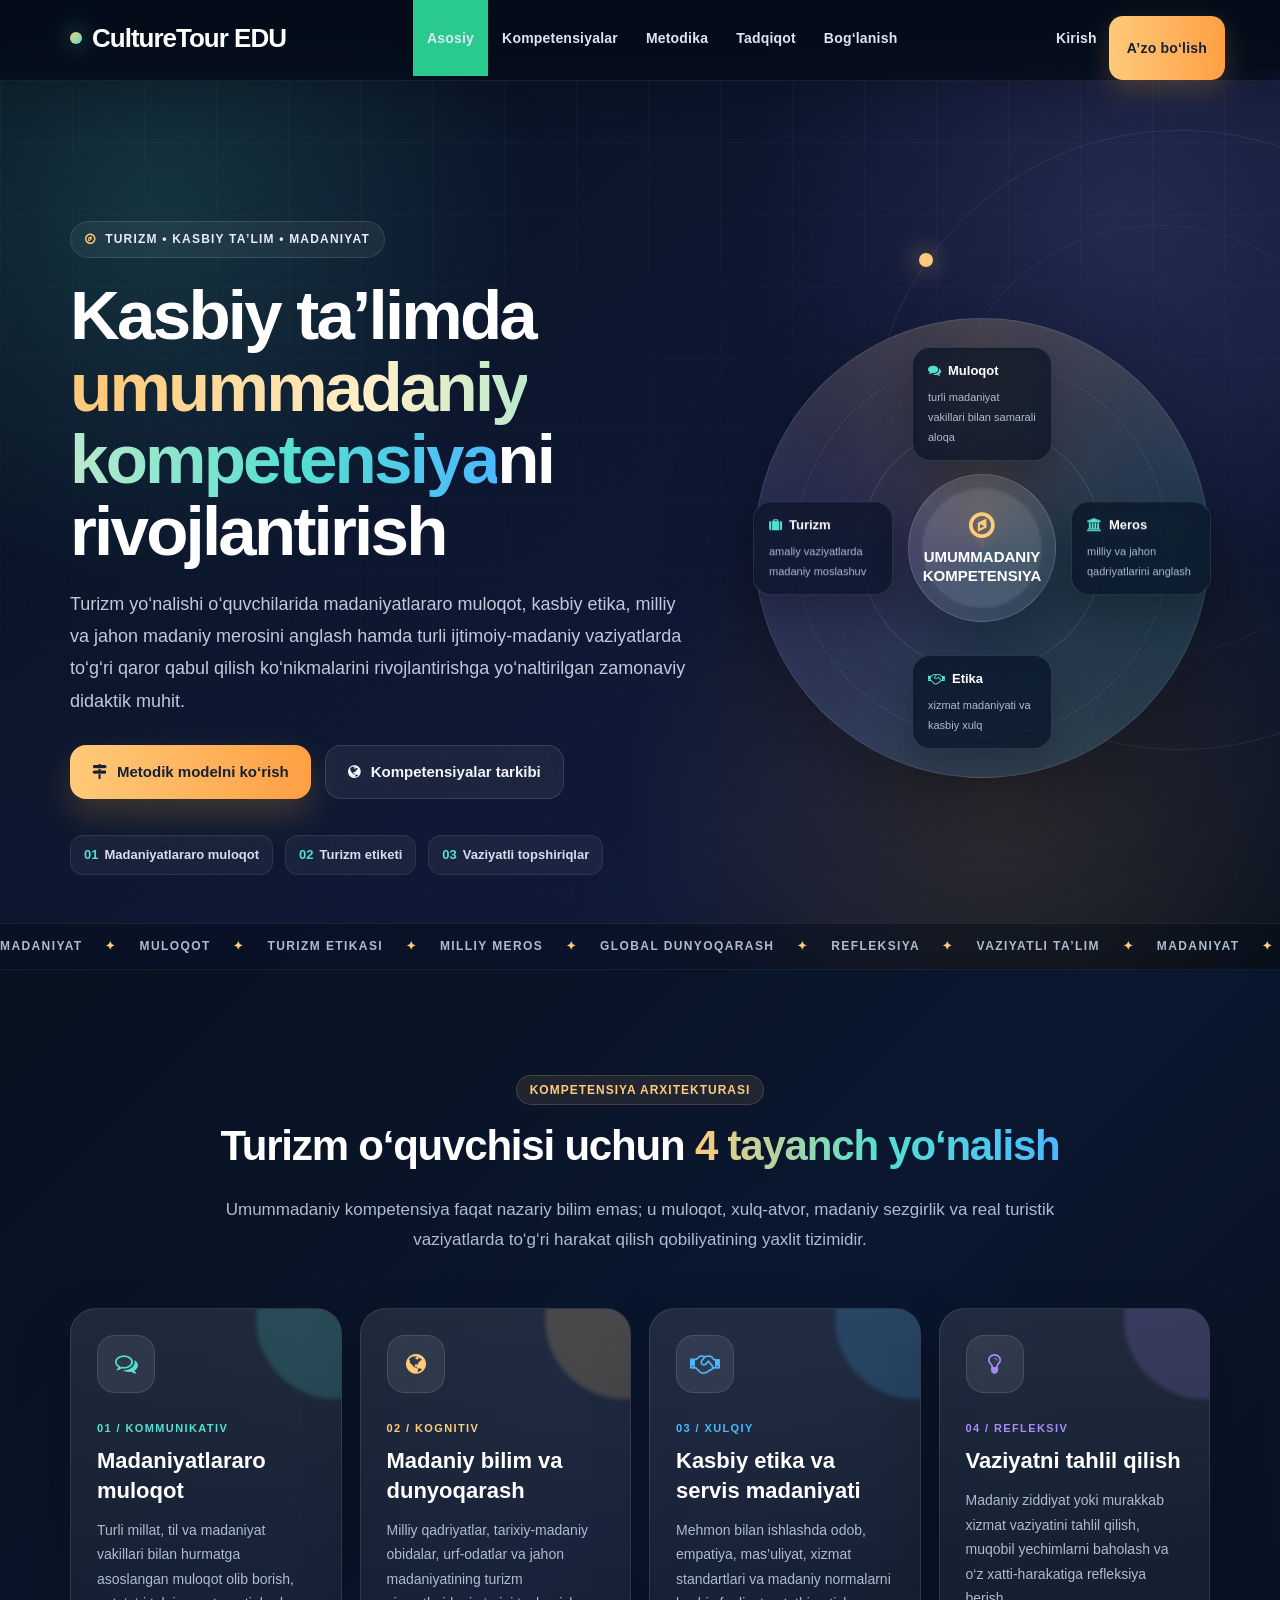
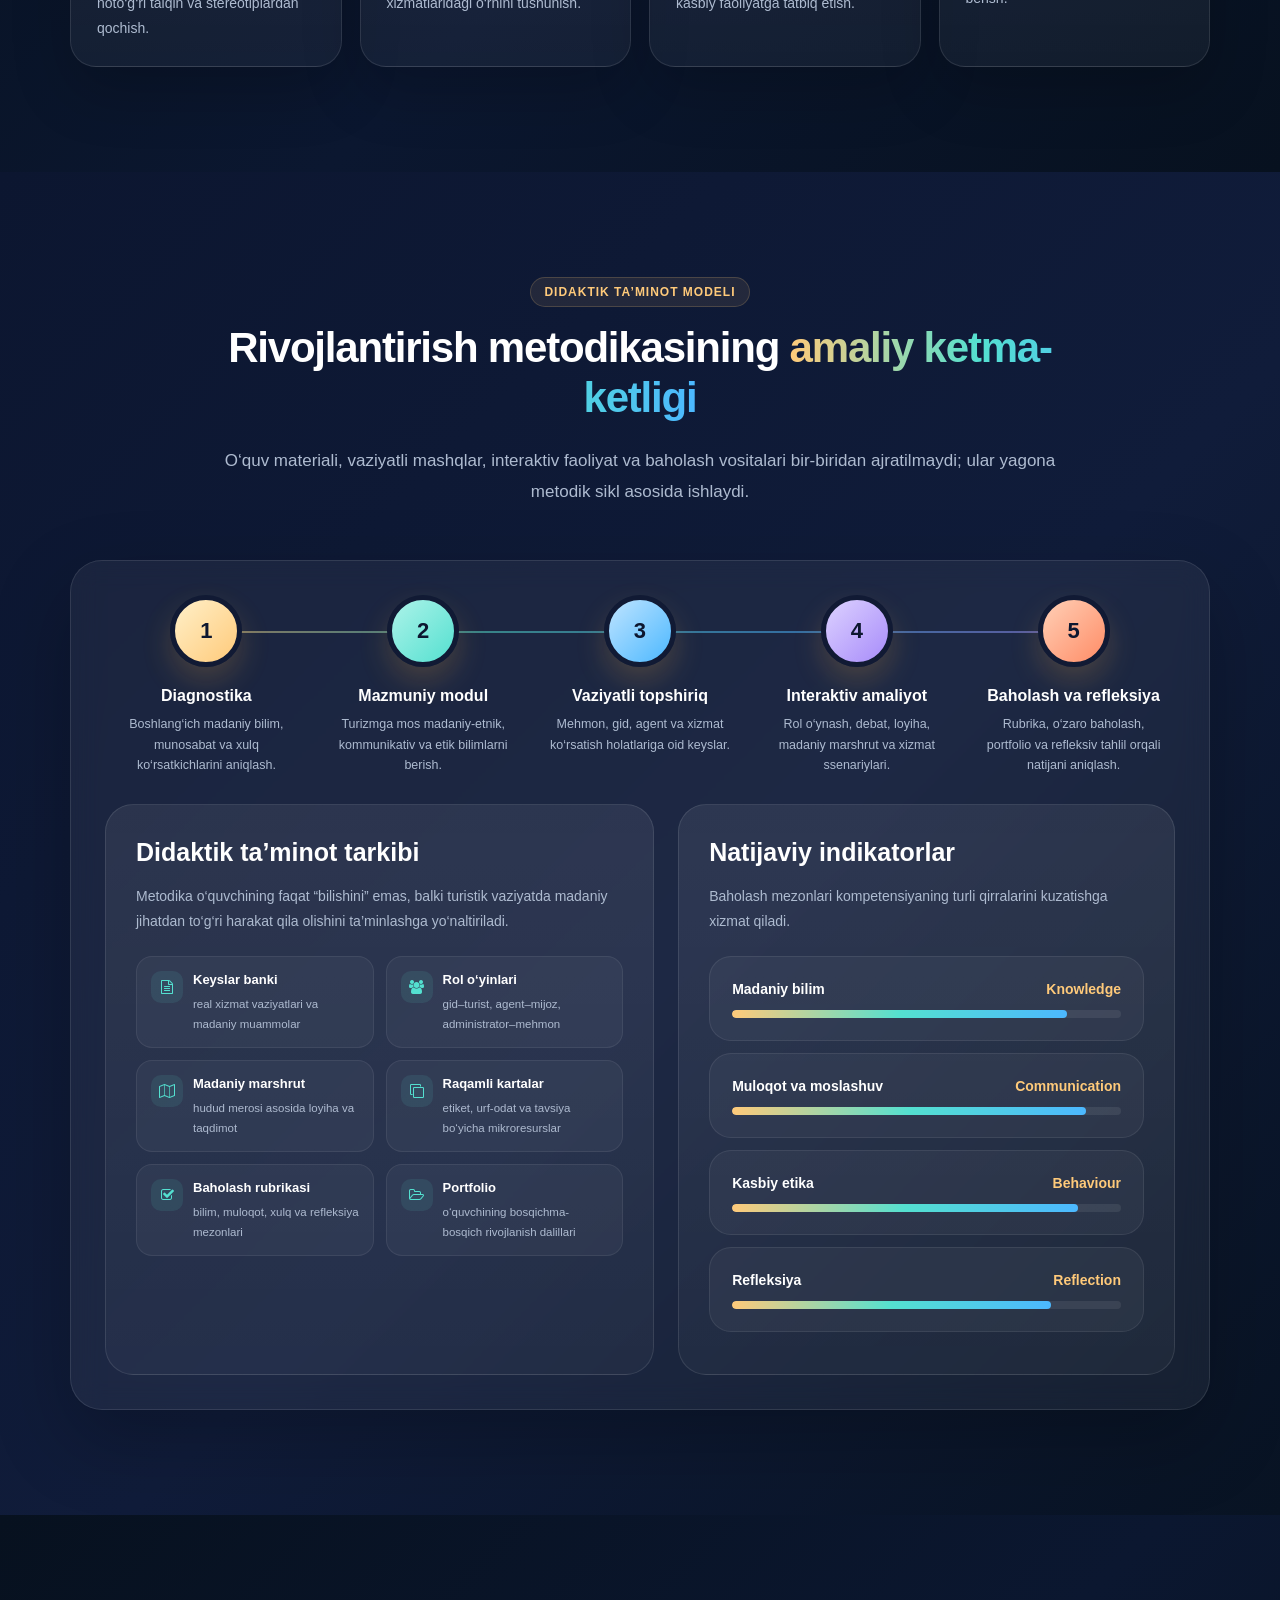
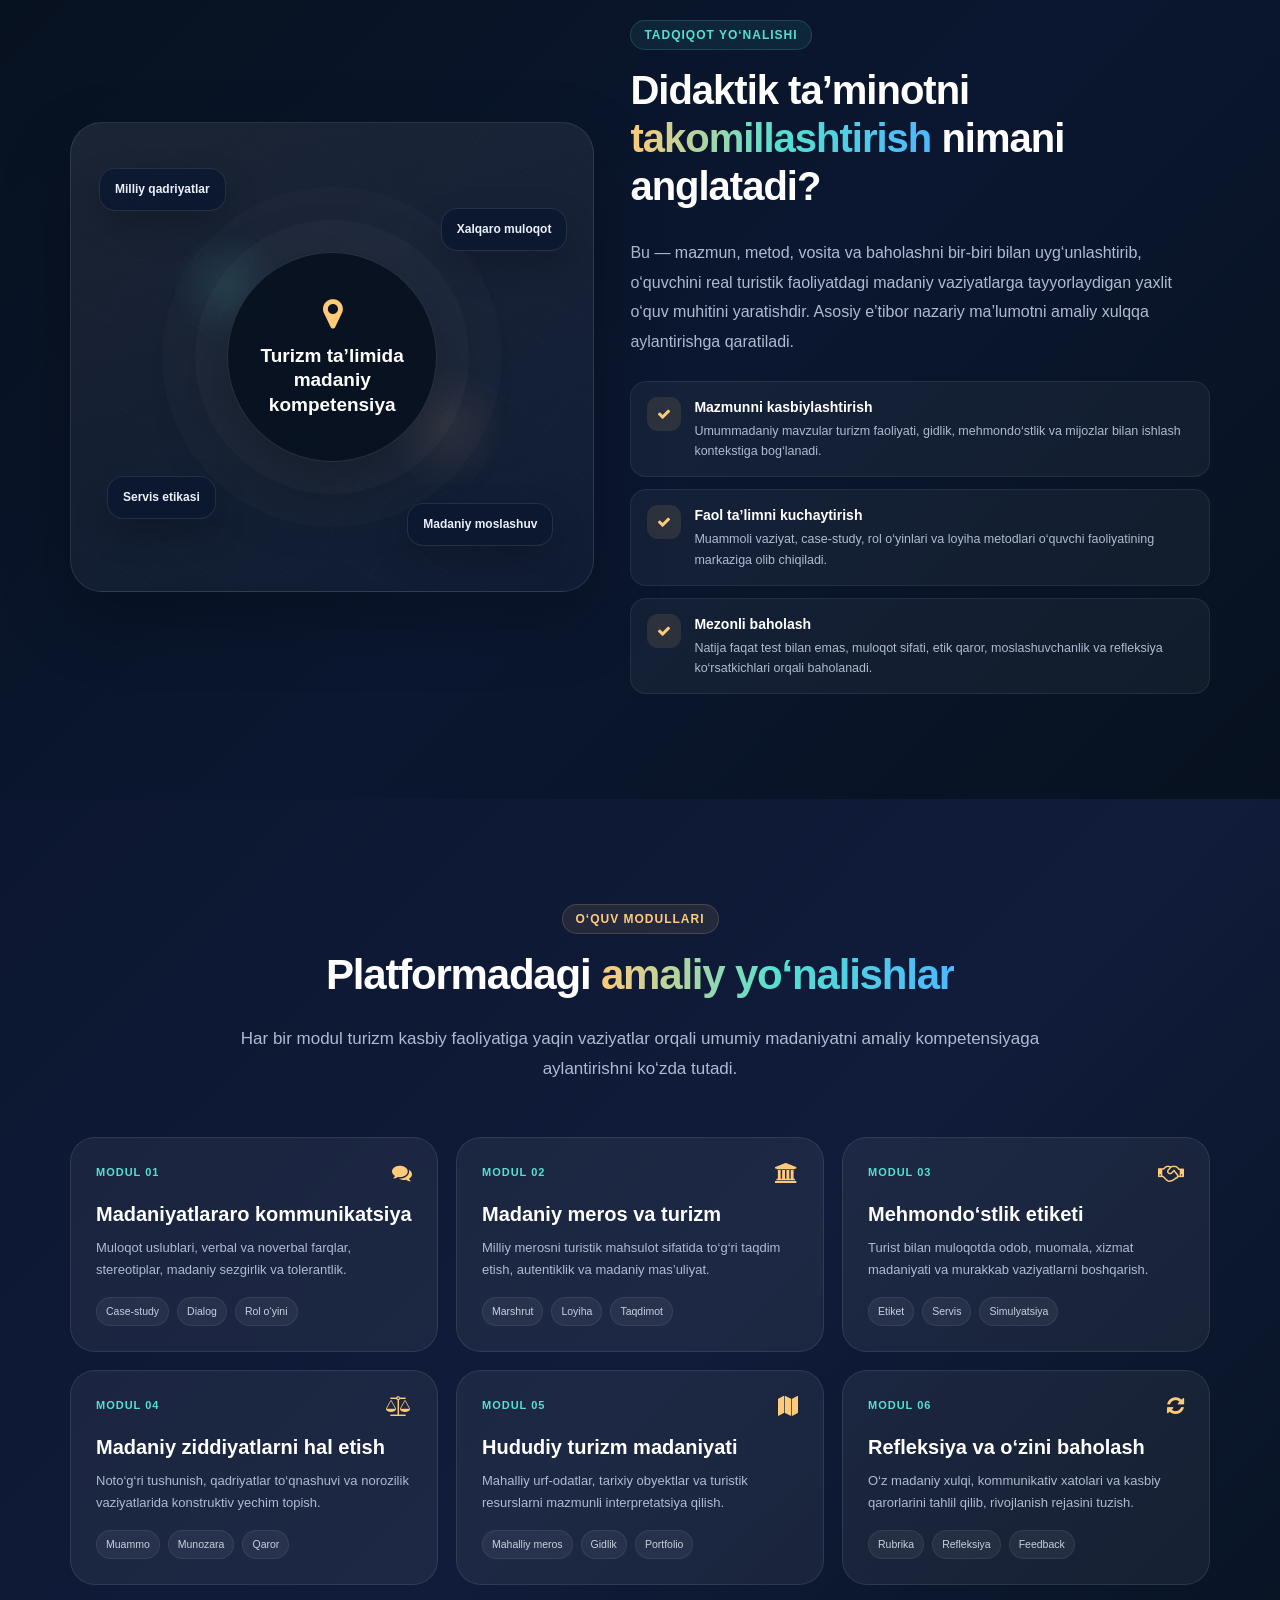
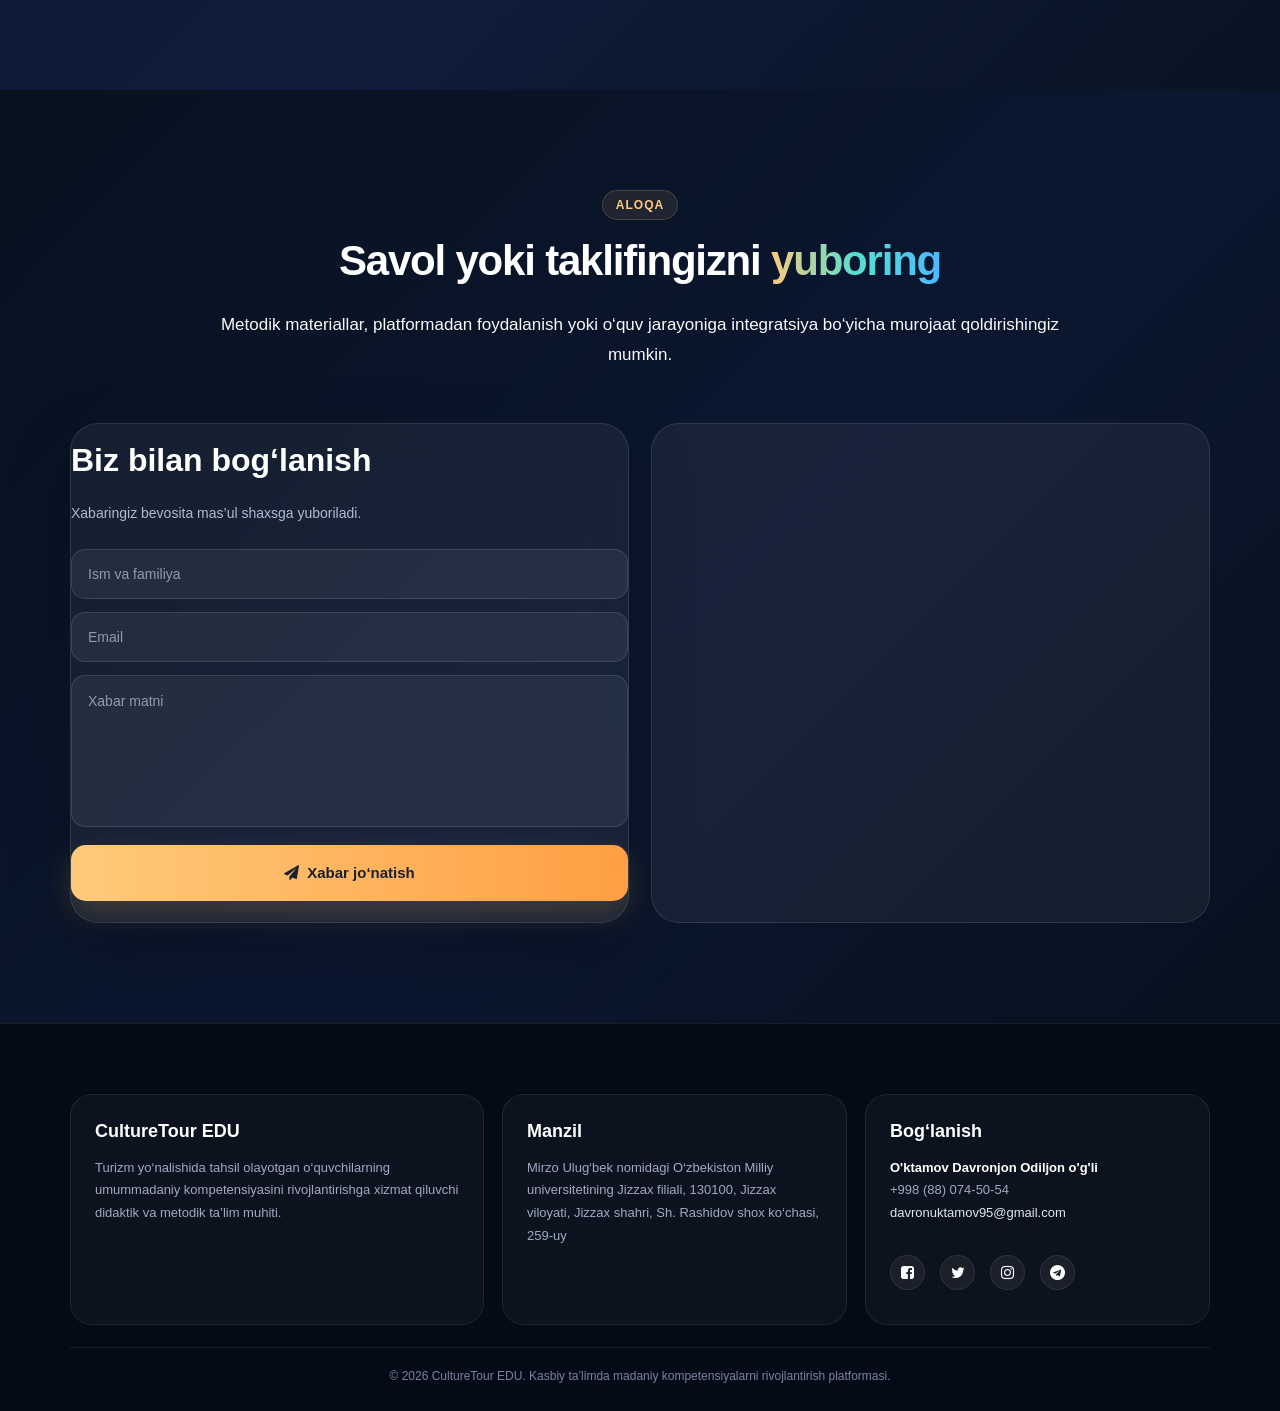
==== commit b056eb9f: "first commit" ====
--- a/index.html
+++ b/index.html
@@ -1,938 +1,601 @@
 <!DOCTYPE html>
-<html lang="en">
-
+<html lang="uz">
 <head>
-
-     <title>ElectroLearn</title>
-     <meta charset="UTF-8">
-     <meta http-equiv="X-UA-Compatible" content="IE=Edge">
-     <meta name="description" content="">
-     <meta name="keywords" content="">
-     <meta name="author" content="">
-     <meta name="viewport" content="width=device-width, initial-scale=1, maximum-scale=1">
-
-     <link rel="stylesheet" href="css/bootstrap.min.css">
-     <link rel="stylesheet" href="css/font-awesome.min.css">
-     <link rel="stylesheet" href="css/owl.carousel.css">
-     <link rel="stylesheet" href="css/owl.theme.default.min.css">
-
-     <!-- MAIN CSS -->
-     <link rel="stylesheet" href="css/templatemo-style.css">
-
+    <title>CultureTour EDU — Umummadaniy kompetensiya</title>
+    <meta charset="UTF-8">
+    <meta http-equiv="X-UA-Compatible" content="IE=Edge">
+    <meta name="description" content="Kasbiy ta’lim muassasalari o‘quvchilarida umummadaniy kompetensiyani rivojlantirish metodikasining didaktik ta’minotini takomillashtirish — Turizm yo‘nalishi misolida.">
+    <meta name="keywords" content="umummadaniy kompetensiya, turizm, kasbiy ta'lim, didaktik ta'minot, madaniyatlararo muloqot">
+    <meta name="author" content="">
+    <meta name="viewport" content="width=device-width, initial-scale=1, maximum-scale=1">
+
+    <link rel="stylesheet" href="css/bootstrap.min.css">
+    <link rel="stylesheet" href="css/font-awesome.min.css">
+    <link rel="stylesheet" href="css/owl.carousel.css">
+    <link rel="stylesheet" href="css/owl.theme.default.min.css">
+    <link rel="stylesheet" href="css/templatemo-style.css">
+
+    <style>
+        :root{
+            --bg:#07111f;
+            --bg2:#0d1730;
+            --panel:rgba(255,255,255,.075);
+            --panel-strong:rgba(255,255,255,.11);
+            --line:rgba(255,255,255,.12);
+            --text:#f7f8fc;
+            --muted:#aeb8cd;
+            --sand:#ffca7a;
+            --gold:#f3a83b;
+            --turq:#54e0d0;
+            --cyan:#4cb8ff;
+            --violet:#a78bfa;
+            --danger:#ff7b7b;
+        }
+
+        html{scroll-behavior:smooth;}
+        body{
+            margin:0;
+            background:var(--bg);
+            color:var(--text);
+            font-family:"Segoe UI",Tahoma,Arial,sans-serif;
+            overflow-x:hidden;
+        }
+        body:before{
+            content:"";
+            position:fixed;
+            inset:0;
+            pointer-events:none;
+            z-index:9998;
+            opacity:.13;
+            background-image:url("data:image/svg+xml,%3Csvg viewBox='0 0 220 220' xmlns='http://www.w3.org/2000/svg'%3E%3Cfilter id='n'%3E%3CfeTurbulence type='fractalNoise' baseFrequency='.9' numOctaves='3' stitchTiles='stitch'/%3E%3C/filter%3E%3Crect width='100%25' height='100%25' filter='url(%23n)' opacity='.22'/%3E%3C/svg%3E");
+            mix-blend-mode:soft-light;
+        }
+
+        h1,h2,h3,h4,h5,p{font-family:inherit;}
+        a,a:hover,a:focus{text-decoration:none;}
+        .container{position:relative;z-index:2;}
+
+        /* NAVBAR */
+        .custom-navbar{
+            min-height:76px;
+            margin:0;
+            border:none;
+            background:rgba(5,12,26,.72)!important;
+            backdrop-filter:blur(18px);
+            -webkit-backdrop-filter:blur(18px);
+            box-shadow:0 14px 40px rgba(0,0,0,.18);
+            border-bottom:1px solid rgba(255,255,255,.08);
+            transition:.35s ease;
+        }
+        .custom-navbar .navbar-brand{
+            height:76px;
+            display:flex;
+            align-items:center;
+            padding:0 15px;
+            font-weight:900;
+            letter-spacing:-1px;
+            color:#fff!important;
+            font-size:26px!important;
+        }
+        .brand-dot{
+            width:12px;height:12px;border-radius:50%;display:inline-block;margin-right:10px;
+            background:linear-gradient(135deg,var(--sand),var(--turq));
+            box-shadow:0 0 24px rgba(84,224,208,.7);
+        }
+        .custom-navbar .nav>li>a{
+            height:76px;
+            display:flex;
+            align-items:center;
+            padding:0 14px;
+            color:#dce5f7!important;
+            font-weight:700;
+            font-size:14px;
+            letter-spacing:.2px;
+            transition:.25s;
+        }
+        .custom-navbar .nav>li>a:hover{color:var(--sand)!important;background:transparent;}
+        .custom-navbar .navbar-right>li:last-child>a{
+            height:auto;
+            margin-top:16px;
+            padding:12px 18px;
+            border-radius:14px;
+            background:linear-gradient(90deg,var(--sand),#ff9f43);
+            color:#182133!important;
+            box-shadow:0 10px 28px rgba(243,168,59,.22);
+        }
+        .custom-navbar .navbar-toggle{margin-top:20px;border:none;background:rgba(255,255,255,.08);}
+        .custom-navbar .navbar-toggle .icon-bar{background:#fff;}
+
+        /* HERO */
+        #home{
+            min-height:100vh;
+            position:relative;
+            display:flex;
+            align-items:center;
+            overflow:hidden;
+            padding:120px 0 64px;
+            background:
+                radial-gradient(circle at 12% 15%, rgba(84,224,208,.16), transparent 28%),
+                radial-gradient(circle at 88% 16%, rgba(167,139,250,.14), transparent 28%),
+                radial-gradient(circle at 78% 82%, rgba(243,168,59,.14), transparent 30%),
+                linear-gradient(140deg,#07111f 0%,#0d1730 44%,#101a38 70%,#07111f 100%);
+        }
+        #home:after{
+            content:"";
+            position:absolute;
+            inset:0;
+            background-image:
+                linear-gradient(rgba(255,255,255,.035) 1px,transparent 1px),
+                linear-gradient(90deg,rgba(255,255,255,.035) 1px,transparent 1px);
+            background-size:72px 72px;
+            mask-image:linear-gradient(to bottom,rgba(0,0,0,.8),transparent 94%);
+        }
+        .hero-orbit{position:absolute;border:1px solid rgba(255,255,255,.08);border-radius:50%;pointer-events:none;}
+        .hero-orbit.one{width:620px;height:620px;right:-210px;top:60px;animation:spin 26s linear infinite;}
+        .hero-orbit.two{width:430px;height:430px;right:-95px;top:155px;border-style:dashed;animation:spinReverse 34s linear infinite;}
+        .hero-orbit:before,.hero-orbit:after{content:"";position:absolute;border-radius:50%;}
+        .hero-orbit.one:before{width:14px;height:14px;left:48px;top:122px;background:var(--sand);box-shadow:0 0 24px rgba(255,202,122,.7);}
+        .hero-orbit.one:after{width:11px;height:11px;right:40px;bottom:138px;background:var(--turq);box-shadow:0 0 24px rgba(84,224,208,.7);}
+        @keyframes spin{to{transform:rotate(360deg)}}
+        @keyframes spinReverse{to{transform:rotate(-360deg)}}
+        @keyframes float{0%,100%{transform:translateY(0)}50%{transform:translateY(-12px)}}
+        @keyframes pulseGlow{0%,100%{box-shadow:0 0 0 0 rgba(255,202,122,.16)}50%{box-shadow:0 0 0 18px rgba(255,202,122,0)}}
+
+        .hero-row{display:flex;align-items:center;gap:58px;flex-wrap:wrap;}
+        .hero-copy{flex:1 1 560px;max-width:690px;}
+        .eyebrow{
+            display:inline-flex;align-items:center;gap:9px;
+            padding:9px 14px;border-radius:999px;
+            border:1px solid rgba(255,255,255,.11);
+            background:rgba(255,255,255,.06);
+            color:#e8edf7;font-size:12px;font-weight:800;letter-spacing:1.2px;text-transform:uppercase;
+            backdrop-filter:blur(12px);
+        }
+        .eyebrow i{color:var(--sand);}
+        .hero-copy h1{
+            margin:22px 0 20px;
+            font-size:clamp(42px,5.4vw,76px);
+            line-height:1.04;
+            font-weight:900;
+            letter-spacing:-2.8px;
+            color:#fff;
+        }
+        .hero-copy h1 .accent{
+            background:linear-gradient(92deg,var(--sand) 4%,#fff0ca 35%,var(--turq) 77%,var(--cyan));
+            -webkit-background-clip:text;background-clip:text;-webkit-text-fill-color:transparent;
+        }
+        .hero-copy .lead{
+            max-width:650px;
+            color:#bec9da;
+            font-size:18px;
+            line-height:1.8;
+            margin-bottom:28px;
+        }
+        .hero-actions{display:flex;gap:14px;flex-wrap:wrap;margin-bottom:36px;}
+        .btn-primary-modern,.btn-ghost-modern{
+            display:inline-flex;align-items:center;gap:10px;
+            padding:15px 22px;border-radius:16px;font-weight:800;font-size:15px;transition:.3s ease;
+        }
+        .btn-primary-modern{background:linear-gradient(90deg,var(--sand),#ff9f43);color:#172033;box-shadow:0 16px 34px rgba(243,168,59,.22);}
+        .btn-ghost-modern{background:rgba(255,255,255,.06);border:1px solid rgba(255,255,255,.12);color:#f3f6fb;backdrop-filter:blur(10px);}
+        .btn-primary-modern:hover,.btn-ghost-modern:hover{transform:translateY(-3px);color:inherit;}
+        .hero-micro{display:flex;gap:12px;flex-wrap:wrap;}
+        .micro-chip{
+            padding:10px 13px;border-radius:13px;background:rgba(255,255,255,.05);
+            border:1px solid rgba(255,255,255,.08);color:#d5deee;font-size:13px;font-weight:700;
+        }
+        .micro-chip span{color:var(--turq);margin-right:6px;}
+
+        .culture-stage{flex:1 1 390px;min-width:330px;display:flex;justify-content:center;}
+        .culture-compass{
+            width:min(460px,88vw);height:min(460px,88vw);position:relative;border-radius:50%;
+            background:
+                radial-gradient(circle at 50% 50%,rgba(255,255,255,.09) 0 18%,transparent 19%),
+                conic-gradient(from 0deg,rgba(255,202,122,.18),rgba(84,224,208,.12),rgba(76,184,255,.15),rgba(167,139,250,.14),rgba(255,202,122,.18));
+            border:1px solid rgba(255,255,255,.12);
+            box-shadow:inset 0 0 80px rgba(255,255,255,.035),0 30px 90px rgba(0,0,0,.34);
+            backdrop-filter:blur(8px);
+            animation:float 7s ease-in-out infinite;
+        }
+        .culture-compass:before,.culture-compass:after{content:"";position:absolute;inset:40px;border-radius:50%;border:1px dashed rgba(255,255,255,.11);}
+        .culture-compass:after{inset:105px;border-style:solid;}
+        .compass-center{
+            position:absolute;left:50%;top:50%;transform:translate(-50%,-50%);
+            width:148px;height:148px;border-radius:50%;display:flex;flex-direction:column;align-items:center;justify-content:center;text-align:center;
+            background:linear-gradient(145deg,rgba(255,255,255,.16),rgba(255,255,255,.06));border:1px solid rgba(255,255,255,.16);
+            box-shadow:0 25px 70px rgba(0,0,0,.34);z-index:4;animation:pulseGlow 4s ease-in-out infinite;
+        }
+        .compass-center i{font-size:30px;color:var(--sand);margin-bottom:8px;}
+        .compass-center strong{font-size:15px;line-height:1.25;color:#fff;}
+        .culture-node{position:absolute;z-index:5;width:140px;padding:14px 15px;border-radius:18px;background:rgba(8,18,38,.78);border:1px solid rgba(255,255,255,.12);backdrop-filter:blur(12px);box-shadow:0 18px 36px rgba(0,0,0,.22);}
+        .culture-node b{display:block;font-size:13px;color:#fff;margin-bottom:5px;}
+        .culture-node small{color:#aebbd0;font-size:11px;line-height:1.45;}
+        .culture-node i{margin-right:7px;color:var(--turq);}
+        .node-1{top:28px;left:50%;transform:translateX(-50%);}
+        .node-2{right:-2px;top:50%;transform:translateY(-50%);}
+        .node-3{bottom:28px;left:50%;transform:translateX(-50%);}
+        .node-4{left:-2px;top:50%;transform:translateY(-50%);}
+
+        .ticker-wrap{position:absolute;bottom:0;left:0;right:0;z-index:4;overflow:hidden;border-top:1px solid rgba(255,255,255,.07);border-bottom:1px solid rgba(255,255,255,.05);background:rgba(4,9,20,.38);backdrop-filter:blur(8px);}
+        .ticker{white-space:nowrap;display:inline-block;padding:14px 0;animation:ticker 28s linear infinite;color:#aebbd0;font-weight:700;font-size:12px;letter-spacing:1.4px;text-transform:uppercase;}
+        .ticker span{margin:0 18px;color:var(--sand);}
+        @keyframes ticker{from{transform:translateX(0)}to{transform:translateX(-50%)}}
+
+        /* Shared section */
+        .section-block{position:relative;padding:105px 0;overflow:hidden;}
+        .section-dark{background:linear-gradient(135deg,#07111f,#0b1730 54%,#07111f);}
+        .section-soft{background:linear-gradient(135deg,#0c1630,#101c3a 56%,#081323);}
+        .section-head{max-width:860px;margin:0 auto 52px;text-align:center;}
+        .section-head .label{display:inline-block;padding:8px 13px;border-radius:999px;background:rgba(255,202,122,.09);border:1px solid rgba(255,202,122,.18);color:var(--sand);font-size:12px;font-weight:900;letter-spacing:1px;text-transform:uppercase;margin-bottom:16px;}
+        .section-head h2{font-size:42px;font-weight:900;color:#fff;line-height:1.18;letter-spacing:-1.2px;margin:0 0 14px;}
+        .section-head p{color:#aebbd0;font-size:17px;line-height:1.8;margin:0;}
+        .gradient-text{background:linear-gradient(90deg,var(--sand),var(--turq),var(--cyan));-webkit-background-clip:text;background-clip:text;-webkit-text-fill-color:transparent;}
+
+        /* Competence cards */
+        .competence-grid{display:grid;grid-template-columns:repeat(4,1fr);gap:18px;}
+        .competence-card{position:relative;min-height:300px;padding:26px;border-radius:26px;background:linear-gradient(180deg,rgba(255,255,255,.095),rgba(255,255,255,.045));border:1px solid rgba(255,255,255,.105);box-shadow:0 24px 60px rgba(0,0,0,.2);transition:.35s ease;overflow:hidden;}
+        .competence-card:before{content:"";position:absolute;width:160px;height:160px;border-radius:50%;right:-75px;top:-70px;filter:blur(2px);opacity:.18;background:var(--card-accent,var(--turq));}
+        .competence-card:hover{transform:translateY(-8px);border-color:rgba(255,255,255,.2);}
+        .competence-icon{width:58px;height:58px;border-radius:18px;display:flex;align-items:center;justify-content:center;background:rgba(255,255,255,.08);border:1px solid rgba(255,255,255,.11);font-size:23px;color:var(--card-accent,var(--turq));margin-bottom:28px;}
+        .competence-card .num{font-size:11px;font-weight:900;letter-spacing:1.4px;color:var(--card-accent,var(--turq));margin-bottom:10px;text-transform:uppercase;}
+        .competence-card h3{font-size:22px;line-height:1.35;color:#fff;font-weight:800;margin:0 0 12px;}
+        .competence-card p{font-size:14px;line-height:1.75;color:#aebbd0;margin:0;}
+
+        /* model / methodology */
+        .method-shell{padding:34px;border-radius:32px;background:rgba(255,255,255,.055);border:1px solid rgba(255,255,255,.1);box-shadow:0 30px 80px rgba(0,0,0,.23);backdrop-filter:blur(14px);}
+        .method-track{display:grid;grid-template-columns:repeat(5,1fr);gap:14px;position:relative;}
+        .method-track:before{content:"";position:absolute;left:8%;right:8%;top:36px;height:2px;background:linear-gradient(90deg,var(--sand),var(--turq),var(--cyan),var(--violet));opacity:.5;z-index:0;}
+        .method-step{position:relative;z-index:2;text-align:center;padding:0 9px;}
+        .step-dot{width:72px;height:72px;margin:0 auto 18px;border-radius:50%;display:flex;align-items:center;justify-content:center;font-size:22px;font-weight:900;color:#0d1730;background:linear-gradient(135deg,#fff0c9,var(--sand));box-shadow:0 14px 30px rgba(243,168,59,.2);border:5px solid #111a34;}
+        .method-step:nth-child(2) .step-dot{background:linear-gradient(135deg,#adf3e9,var(--turq));}
+        .method-step:nth-child(3) .step-dot{background:linear-gradient(135deg,#bfe4ff,var(--cyan));}
+        .method-step:nth-child(4) .step-dot{background:linear-gradient(135deg,#ddd2ff,var(--violet));}
+        .method-step:nth-child(5) .step-dot{background:linear-gradient(135deg,#ffd0b7,#ff8c66);}
+        .method-step h4{color:#fff;font-size:16px;font-weight:800;line-height:1.35;margin:0 0 8px;}
+        .method-step p{font-size:12.5px;line-height:1.65;color:#aebbd0;margin:0;}
+
+        .didactic-grid{display:grid;grid-template-columns:1.05fr .95fr;gap:24px;margin-top:28px;}
+        .didactic-panel{padding:30px;border-radius:28px;background:linear-gradient(180deg,rgba(255,255,255,.075),rgba(255,255,255,.035));border:1px solid rgba(255,255,255,.1);}
+        .didactic-panel h3{font-size:25px;font-weight:900;color:#fff;margin:0 0 13px;}
+        .didactic-panel p{color:#aebbd0;line-height:1.8;margin-bottom:22px;}
+        .resource-list{display:grid;grid-template-columns:1fr 1fr;gap:12px;}
+        .resource-item{display:flex;align-items:flex-start;gap:10px;padding:14px;border-radius:16px;background:rgba(255,255,255,.045);border:1px solid rgba(255,255,255,.07);}
+        .resource-item i{width:32px;height:32px;min-width:32px;border-radius:10px;display:flex;align-items:center;justify-content:center;background:rgba(84,224,208,.1);color:var(--turq);}
+        .resource-item b{display:block;color:#fff;font-size:13px;margin-bottom:3px;}
+        .resource-item span{font-size:11.5px;line-height:1.5;color:#aebbd0;}
+        .assessment-card{padding:22px;border-radius:22px;background:rgba(255,255,255,.045);border:1px solid rgba(255,255,255,.08);margin-bottom:12px;}
+        .assessment-top{display:flex;align-items:center;justify-content:space-between;gap:12px;margin-bottom:11px;}
+        .assessment-top b{color:#fff;font-size:14px;}
+        .assessment-top span{font-weight:900;color:var(--sand);}
+        .meter{height:8px;border-radius:99px;background:rgba(255,255,255,.08);overflow:hidden;}
+        .meter>div{height:100%;border-radius:99px;background:linear-gradient(90deg,var(--sand),var(--turq),var(--cyan));}
+
+        /* about/research */
+        .research-layout{display:grid;grid-template-columns:.95fr 1.05fr;gap:36px;align-items:center;}
+        .research-visual{position:relative;min-height:470px;border-radius:32px;background:linear-gradient(160deg,rgba(255,255,255,.08),rgba(255,255,255,.025));border:1px solid rgba(255,255,255,.1);overflow:hidden;box-shadow:0 28px 70px rgba(0,0,0,.24);}
+        .map-lines{position:absolute;inset:0;opacity:.35;background-image:radial-gradient(circle at 30% 35%,rgba(84,224,208,.35),transparent 12%),radial-gradient(circle at 72% 65%,rgba(255,202,122,.28),transparent 13%),linear-gradient(30deg,transparent 49.5%,rgba(255,255,255,.08) 50%,transparent 50.5%),linear-gradient(120deg,transparent 49.5%,rgba(255,255,255,.06) 50%,transparent 50.5%);background-size:auto,auto,80px 80px,110px 110px;}
+        .research-center{position:absolute;left:50%;top:50%;transform:translate(-50%,-50%);width:210px;height:210px;border-radius:50%;display:flex;flex-direction:column;align-items:center;justify-content:center;text-align:center;background:rgba(7,17,31,.9);border:1px solid rgba(255,255,255,.13);box-shadow:0 0 0 32px rgba(255,255,255,.022),0 0 0 65px rgba(255,255,255,.015),0 25px 70px rgba(0,0,0,.35);}
+        .research-center i{font-size:34px;color:var(--sand);margin-bottom:13px;}
+        .research-center b{color:#fff;font-size:19px;line-height:1.3;}
+        .research-tag{position:absolute;padding:12px 15px;border-radius:16px;background:rgba(11,24,48,.86);border:1px solid rgba(255,255,255,.1);color:#eaf0fb;font-size:12px;font-weight:800;box-shadow:0 14px 34px rgba(0,0,0,.2);backdrop-filter:blur(9px);}
+        .rt1{left:28px;top:45px}.rt2{right:26px;top:85px}.rt3{left:36px;bottom:72px}.rt4{right:40px;bottom:45px}
+        .research-copy .label{display:inline-block;padding:8px 13px;border-radius:999px;background:rgba(84,224,208,.08);border:1px solid rgba(84,224,208,.18);color:var(--turq);font-size:12px;font-weight:900;letter-spacing:1px;text-transform:uppercase;margin-bottom:16px;}
+        .research-copy h2{font-size:40px;line-height:1.2;font-weight:900;color:#fff;letter-spacing:-1px;margin:0 0 18px;}
+        .research-copy>p{font-size:16px;line-height:1.85;color:#aebbd0;margin-bottom:24px;}
+        .goal-list{display:grid;gap:12px;}
+        .goal-item{display:flex;gap:13px;padding:15px 16px;border-radius:16px;background:rgba(255,255,255,.045);border:1px solid rgba(255,255,255,.075);}
+        .goal-item .check{width:34px;height:34px;min-width:34px;border-radius:11px;display:flex;align-items:center;justify-content:center;background:rgba(255,202,122,.1);color:var(--sand);}
+        .goal-item b{display:block;color:#fff;font-size:14px;margin-bottom:3px;}
+        .goal-item span{color:#aebbd0;font-size:12.5px;line-height:1.5;}
+
+        /* modules */
+        .module-grid{display:grid;grid-template-columns:repeat(3,1fr);gap:18px;}
+        .module-card{padding:25px;border-radius:25px;background:rgba(255,255,255,.055);border:1px solid rgba(255,255,255,.09);transition:.3s;}
+        .module-card:hover{transform:translateY(-6px);background:rgba(255,255,255,.075);}
+        .module-card .top{display:flex;align-items:center;justify-content:space-between;margin-bottom:18px;}
+        .module-badge{font-size:11px;font-weight:900;letter-spacing:1px;text-transform:uppercase;color:var(--turq);}
+        .module-card .top i{font-size:20px;color:var(--sand);}
+        .module-card h3{font-size:20px;line-height:1.35;font-weight:800;color:#fff;margin:0 0 9px;}
+        .module-card p{font-size:13px;line-height:1.7;color:#aebbd0;margin:0 0 16px;}
+        .module-meta{display:flex;gap:8px;flex-wrap:wrap;}
+        .module-meta span{padding:6px 9px;border-radius:999px;background:rgba(255,255,255,.055);border:1px solid rgba(255,255,255,.065);font-size:10.5px;color:#c7d0df;}
+
+        /* Contact */
+        #contact{position:relative;padding:100px 0;background:linear-gradient(135deg,#07111f,#0b1730 55%,#07111f);overflow:hidden;}
+        .contact-shell{display:grid;grid-template-columns:1fr 1fr;gap:22px;}
+        .contact-card{padding:32px;border-radius:28px;background:rgba(255,255,255,.055);border:1px solid rgba(255,255,255,.1);box-shadow:0 25px 70px rgba(0,0,0,.2);backdrop-filter:blur(14px);}
+        .contact-card h2{color:#fff;font-size:32px;font-weight:900;margin:0 0 8px;}
+        .contact-card .sub{color:#aebbd0;margin-bottom:24px;line-height:1.65;}
+        .field{width:100%;height:54px;padding:0 16px;margin-bottom:13px;border-radius:14px;border:1px solid rgba(255,255,255,.11);background:rgba(255,255,255,.06);color:#fff;outline:none;box-sizing:border-box;transition:.2s;}
+        textarea.field{height:auto;padding:15px 16px;resize:none;}
+        .field:focus{border-color:rgba(84,224,208,.55);box-shadow:0 0 0 3px rgba(84,224,208,.08);}
+        .field::placeholder{color:#8f9bb0;}
+        .send-btn{width:100%;height:56px;border:0;border-radius:15px;background:linear-gradient(90deg,var(--sand),#ff9f43);color:#172033;font-weight:900;font-size:15px;box-shadow:0 12px 30px rgba(243,168,59,.2);cursor:pointer;transition:.25s;}
+        .send-btn:hover{transform:translateY(-2px);}
+        .map-card{padding:14px;border-radius:28px;background:rgba(255,255,255,.055);border:1px solid rgba(255,255,255,.1);overflow:hidden;}
+        .map-card iframe{width:100%;height:100%;min-height:470px;border:0;border-radius:20px;display:block;filter:saturate(.8) contrast(1.05);}
+
+        /* Footer */
+        #footer{position:relative;padding:70px 0 26px;background:#050b16;border-top:1px solid rgba(255,255,255,.07);}
+        .footer-grid{display:grid;grid-template-columns:1.2fr 1fr 1fr;gap:18px;}
+        .footer-box{padding:24px;border-radius:22px;background:rgba(255,255,255,.035);border:1px solid rgba(255,255,255,.075);}
+        .footer-box h3{font-size:18px;color:#fff;font-weight:900;margin:0 0 12px;}
+        .footer-box p,.footer-box address{font-style:normal;color:#9eabc0;font-size:13px;line-height:1.75;margin:0;}
+        .footer-box a{color:#dfe7f4;}
+        .social-icon{display:flex;gap:10px;list-style:none;margin:15px 0 0;padding:0;}
+        .social-icon a{width:42px;height:42px;border-radius:13px;display:flex!important;align-items:center;justify-content:center;background:rgba(255,255,255,.055);border:1px solid rgba(255,255,255,.08);color:#fff!important;transition:.25s;}
+        .social-icon a:hover{transform:translateY(-3px);background:rgba(255,202,122,.13);color:var(--sand)!important;}
+        .copyright{margin-top:22px;padding-top:20px;border-top:1px solid rgba(255,255,255,.07);text-align:center;color:#78859b;font-size:12px;}
+
+        @media(max-width:991px){
+            .competence-grid{grid-template-columns:repeat(2,1fr)}
+            .method-track{grid-template-columns:1fr 1fr}.method-track:before{display:none}
+            .didactic-grid,.research-layout,.contact-shell{grid-template-columns:1fr}
+            .module-grid{grid-template-columns:1fr 1fr}
+            .footer-grid{grid-template-columns:1fr 1fr}
+            .custom-navbar .navbar-collapse{background:rgba(5,12,26,.96);border-top:1px solid rgba(255,255,255,.08)}
+            .custom-navbar .nav>li>a{height:46px;padding:0 20px}
+            .custom-navbar .navbar-right>li:last-child>a{margin:5px 20px 16px;width:max-content}
+        }
+        @media(max-width:767px){
+            #home{padding-top:110px;min-height:auto;padding-bottom:110px}
+            .hero-copy h1{letter-spacing:-1.5px}
+            .culture-stage{margin-top:10px}
+            .culture-compass{width:340px;height:340px}
+            .culture-node{width:114px;padding:10px}.culture-node b{font-size:11px}.culture-node small{display:none}
+            .compass-center{width:120px;height:120px}
+            .section-block{padding:78px 0}.section-head h2,.research-copy h2{font-size:33px}
+            .competence-grid,.module-grid,.footer-grid{grid-template-columns:1fr}
+            .method-track{grid-template-columns:1fr}
+            .method-step{display:grid;grid-template-columns:62px 1fr;text-align:left;gap:14px;align-items:center}
+            .step-dot{width:58px;height:58px;margin:0}
+            .resource-list{grid-template-columns:1fr}
+            .research-visual{min-height:390px}
+            .research-center{width:165px;height:165px}.research-center b{font-size:16px}
+            .research-tag{font-size:10px;padding:9px 11px}
+            .contact-card{padding:24px}.map-card iframe{min-height:360px}
+        }
+    </style>
 </head>
-
-<body id="top" data-spy="scroll" data-target=".navbar-collapse" data-offset="50">
-
-     <!-- PRE LOADER -->
-     <!-- <section class="preloader">
-          <div class="spinner">
-
-               <span class="spinner-rotate"></span>
-
-          </div>
-     </section> -->
-
-
-     <!-- MENU -->
-     <section class="navbar custom-navbar navbar-fixed-top" role="navigation">
-          <div class="container">
-
-               <div class="navbar-header">
-                    <button class="navbar-toggle" data-toggle="collapse" data-target=".navbar-collapse">
-                         <span class="icon icon-bar"></span>
-                         <span class="icon icon-bar"></span>
-                         <span class="icon icon-bar"></span>
-                    </button>
-
-                    <!-- lOGO TEXT HERE -->
-                    <a href="index.html" class="navbar-brand" style="font-size: 3rem;">ElectroLearn</a>
-               </div>
-
-               <!-- MENU LINKS -->
-               <div class="collapse navbar-collapse">
-                    <ul class="nav navbar-nav navbar-nav-first">
-                         <li><a href="#top" class="smoothScroll"><h4>Asosiy</h4></a></li>
-                         <li><a href="#about" class="smoothScroll"><h4>Biz haqimizda</h4></a></li>
-                         <li><a href="#courses" class="smoothScroll"><h4>Yangiliklar</h4></a></li>
-                         <li><a href="#contact" class="smoothScroll"><h4>Bog`lanish</h4></a></li>
+<body id="top" data-spy="scroll" data-target=".navbar-collapse" data-offset="80">
+
+    <section class="navbar custom-navbar navbar-fixed-top" role="navigation">
+        <div class="container">
+            <div class="navbar-header">
+                <button class="navbar-toggle" data-toggle="collapse" data-target=".navbar-collapse">
+                    <span class="icon icon-bar"></span><span class="icon icon-bar"></span><span class="icon icon-bar"></span>
+                </button>
+                <a href="index.html" class="navbar-brand"><span class="brand-dot"></span>CultureTour EDU</a>
+            </div>
+            <div class="collapse navbar-collapse">
+                <ul class="nav navbar-nav navbar-nav-first">
+                    <li><a href="#top" class="smoothScroll">Asosiy</a></li>
+                    <li><a href="#competence" class="smoothScroll">Kompetensiyalar</a></li>
+                    <li><a href="#methodology" class="smoothScroll">Metodika</a></li>
+                    <li><a href="#about" class="smoothScroll">Tadqiqot</a></li>
+                    <li><a href="#contact" class="smoothScroll">Bog‘lanish</a></li>
+                </ul>
+                <ul class="nav navbar-nav navbar-right">
+                    <li><a href="student/signin.html">Kirish</a></li>
+                    <li><a href="student/signup.html">A’zo bo‘lish</a></li>
+                </ul>
+            </div>
+        </div>
+    </section>
+
+    <section id="home">
+        <div class="hero-orbit one"></div>
+        <div class="hero-orbit two"></div>
+        <div class="container">
+            <div class="hero-row">
+                <div class="hero-copy">
+                    <div class="eyebrow"><i class="fa fa-compass"></i> Turizm • Kasbiy ta’lim • Madaniyat</div>
+                    <h1>Kasbiy ta’limda <span class="accent">umummadaniy kompetensiya</span>ni rivojlantirish</h1>
+                    <p class="lead">
+                        Turizm yo‘nalishi o‘quvchilarida madaniyatlararo muloqot, kasbiy etika, milliy va jahon madaniy merosini anglash hamda turli ijtimoiy-madaniy vaziyatlarda to‘g‘ri qaror qabul qilish ko‘nikmalarini rivojlantirishga yo‘naltirilgan zamonaviy didaktik muhit.
+                    </p>
+                    <div class="hero-actions">
+                        <a href="#methodology" class="btn-primary-modern smoothScroll"><i class="fa fa-map-signs"></i> Metodik modelni ko‘rish</a>
+                        <a href="#competence" class="btn-ghost-modern smoothScroll"><i class="fa fa-globe"></i> Kompetensiyalar tarkibi</a>
+                    </div>
+                    <div class="hero-micro">
+                        <div class="micro-chip"><span>01</span>Madaniyatlararo muloqot</div>
+                        <div class="micro-chip"><span>02</span>Turizm etiketi</div>
+                        <div class="micro-chip"><span>03</span>Vaziyatli topshiriqlar</div>
+                    </div>
+                </div>
+
+                <div class="culture-stage">
+                    <div class="culture-compass">
+                        <div class="compass-center">
+                            <i class="fa fa-compass"></i>
+                            <strong>UMUMMADANIY<br>KOMPETENSIYA</strong>
+                        </div>
+                        <div class="culture-node node-1"><b><i class="fa fa-comments"></i>Muloqot</b><small>turli madaniyat vakillari bilan samarali aloqa</small></div>
+                        <div class="culture-node node-2"><b><i class="fa fa-university"></i>Meros</b><small>milliy va jahon qadriyatlarini anglash</small></div>
+                        <div class="culture-node node-3"><b><i class="fa fa-handshake-o"></i>Etika</b><small>xizmat madaniyati va kasbiy xulq</small></div>
+                        <div class="culture-node node-4"><b><i class="fa fa-suitcase"></i>Turizm</b><small>amaliy vaziyatlarda madaniy moslashuv</small></div>
+                    </div>
+                </div>
+            </div>
+        </div>
+        <div class="ticker-wrap">
+            <div class="ticker">MADANIYAT <span>✦</span> MULOQOT <span>✦</span> TURIZM ETIKASI <span>✦</span> MILLIY MEROS <span>✦</span> GLOBAL DUNYOQARASH <span>✦</span> REFLEKSIYA <span>✦</span> VAZIYATLI TA’LIM <span>✦</span> MADANIYAT <span>✦</span> MULOQOT <span>✦</span> TURIZM ETIKASI <span>✦</span> MILLIY MEROS <span>✦</span> GLOBAL DUNYOQARASH <span>✦</span> REFLEKSIYA <span>✦</span> VAZIYATLI TA’LIM <span>✦</span></div>
+        </div>
+    </section>
+
+    <section id="competence" class="section-block section-dark">
+        <div class="container">
+            <div class="section-head">
+                <div class="label">Kompetensiya arxitekturasi</div>
+                <h2>Turizm o‘quvchisi uchun <span class="gradient-text">4 tayanch yo‘nalish</span></h2>
+                <p>Umummadaniy kompetensiya faqat nazariy bilim emas; u muloqot, xulq-atvor, madaniy sezgirlik va real turistik vaziyatlarda to‘g‘ri harakat qilish qobiliyatining yaxlit tizimidir.</p>
+            </div>
+            <div class="competence-grid">
+                <article class="competence-card" style="--card-accent:#54e0d0">
+                    <div class="competence-icon"><i class="fa fa-comments-o"></i></div>
+                    <div class="num">01 / Kommunikativ</div>
+                    <h3>Madaniyatlararo muloqot</h3>
+                    <p>Turli millat, til va madaniyat vakillari bilan hurmatga asoslangan muloqot olib borish, noto‘g‘ri talqin va stereotiplardan qochish.</p>
+                </article>
+                <article class="competence-card" style="--card-accent:#ffca7a">
+                    <div class="competence-icon"><i class="fa fa-globe"></i></div>
+                    <div class="num">02 / Kognitiv</div>
+                    <h3>Madaniy bilim va dunyoqarash</h3>
+                    <p>Milliy qadriyatlar, tarixiy-madaniy obidalar, urf-odatlar va jahon madaniyatining turizm xizmatlaridagi o‘rnini tushunish.</p>
+                </article>
+                <article class="competence-card" style="--card-accent:#4cb8ff">
+                    <div class="competence-icon"><i class="fa fa-handshake-o"></i></div>
+                    <div class="num">03 / Xulqiy</div>
+                    <h3>Kasbiy etika va servis madaniyati</h3>
+                    <p>Mehmon bilan ishlashda odob, empatiya, mas’uliyat, xizmat standartlari va madaniy normalarni kasbiy faoliyatga tatbiq etish.</p>
+                </article>
+                <article class="competence-card" style="--card-accent:#a78bfa">
+                    <div class="competence-icon"><i class="fa fa-lightbulb-o"></i></div>
+                    <div class="num">04 / Refleksiv</div>
+                    <h3>Vaziyatni tahlil qilish</h3>
+                    <p>Madaniy ziddiyat yoki murakkab xizmat vaziyatini tahlil qilish, muqobil yechimlarni baholash va o‘z xatti-harakatiga refleksiya berish.</p>
+                </article>
+            </div>
+        </div>
+    </section>
+
+    <section id="methodology" class="section-block section-soft">
+        <div class="container">
+            <div class="section-head">
+                <div class="label">Didaktik ta’minot modeli</div>
+                <h2>Rivojlantirish metodikasining <span class="gradient-text">amaliy ketma-ketligi</span></h2>
+                <p>O‘quv materiali, vaziyatli mashqlar, interaktiv faoliyat va baholash vositalari bir-biridan ajratilmaydi; ular yagona metodik sikl asosida ishlaydi.</p>
+            </div>
+
+            <div class="method-shell">
+                <div class="method-track">
+                    <div class="method-step"><div class="step-dot">1</div><div><h4>Diagnostika</h4><p>Boshlang‘ich madaniy bilim, munosabat va xulq ko‘rsatkichlarini aniqlash.</p></div></div>
+                    <div class="method-step"><div class="step-dot">2</div><div><h4>Mazmuniy modul</h4><p>Turizmga mos madaniy-etnik, kommunikativ va etik bilimlarni berish.</p></div></div>
+                    <div class="method-step"><div class="step-dot">3</div><div><h4>Vaziyatli topshiriq</h4><p>Mehmon, gid, agent va xizmat ko‘rsatish holatlariga oid keyslar.</p></div></div>
+                    <div class="method-step"><div class="step-dot">4</div><div><h4>Interaktiv amaliyot</h4><p>Rol o‘ynash, debat, loyiha, madaniy marshrut va xizmat ssenariylari.</p></div></div>
+                    <div class="method-step"><div class="step-dot">5</div><div><h4>Baholash va refleksiya</h4><p>Rubrika, o‘zaro baholash, portfolio va refleksiv tahlil orqali natijani aniqlash.</p></div></div>
+                </div>
+
+                <div class="didactic-grid">
+                    <div class="didactic-panel">
+                        <h3>Didaktik ta’minot tarkibi</h3>
+                        <p>Metodika o‘quvchining faqat “bilishini” emas, balki turistik vaziyatda madaniy jihatdan to‘g‘ri harakat qila olishini ta’minlashga yo‘naltiriladi.</p>
+                        <div class="resource-list">
+                            <div class="resource-item"><i class="fa fa-file-text-o"></i><div><b>Keyslar banki</b><span>real xizmat vaziyatlari va madaniy muammolar</span></div></div>
+                            <div class="resource-item"><i class="fa fa-users"></i><div><b>Rol o‘yinlari</b><span>gid–turist, agent–mijoz, administrator–mehmon</span></div></div>
+                            <div class="resource-item"><i class="fa fa-map-o"></i><div><b>Madaniy marshrut</b><span>hudud merosi asosida loyiha va taqdimot</span></div></div>
+                            <div class="resource-item"><i class="fa fa-clone"></i><div><b>Raqamli kartalar</b><span>etiket, urf-odat va tavsiya bo‘yicha mikroresurslar</span></div></div>
+                            <div class="resource-item"><i class="fa fa-check-square-o"></i><div><b>Baholash rubrikasi</b><span>bilim, muloqot, xulq va refleksiya mezonlari</span></div></div>
+                            <div class="resource-item"><i class="fa fa-folder-open-o"></i><div><b>Portfolio</b><span>o‘quvchining bosqichma-bosqich rivojlanish dalillari</span></div></div>
+                        </div>
+                    </div>
+                    <div class="didactic-panel">
+                        <h3>Natijaviy indikatorlar</h3>
+                        <p>Baholash mezonlari kompetensiyaning turli qirralarini kuzatishga xizmat qiladi.</p>
+                        <div class="assessment-card"><div class="assessment-top"><b>Madaniy bilim</b><span>Knowledge</span></div><div class="meter"><div style="width:86%"></div></div></div>
+                        <div class="assessment-card"><div class="assessment-top"><b>Muloqot va moslashuv</b><span>Communication</span></div><div class="meter"><div style="width:91%"></div></div></div>
+                        <div class="assessment-card"><div class="assessment-top"><b>Kasbiy etika</b><span>Behaviour</span></div><div class="meter"><div style="width:89%"></div></div></div>
+                        <div class="assessment-card"><div class="assessment-top"><b>Refleksiya</b><span>Reflection</span></div><div class="meter"><div style="width:82%"></div></div></div>
+                    </div>
+                </div>
+            </div>
+        </div>
+    </section>
+
+    <section id="about" class="section-block section-dark">
+        <div class="container">
+            <div class="research-layout">
+                <div class="research-visual">
+                    <div class="map-lines"></div>
+                    <div class="research-center"><i class="fa fa-map-marker"></i><b>Turizm ta’limida<br>madaniy kompetensiya</b></div>
+                    <div class="research-tag rt1">Milliy qadriyatlar</div>
+                    <div class="research-tag rt2">Xalqaro muloqot</div>
+                    <div class="research-tag rt3">Servis etikasi</div>
+                    <div class="research-tag rt4">Madaniy moslashuv</div>
+                </div>
+                <div class="research-copy">
+                    <div class="label">Tadqiqot yo‘nalishi</div>
+                    <h2>Didaktik ta’minotni <span class="gradient-text">takomillashtirish</span> nimani anglatadi?</h2>
+                    <p>
+                        Bu — mazmun, metod, vosita va baholashni bir-biri bilan uyg‘unlashtirib, o‘quvchini real turistik faoliyatdagi madaniy vaziyatlarga tayyorlaydigan yaxlit o‘quv muhitini yaratishdir. Asosiy e’tibor nazariy ma’lumotni amaliy xulqqa aylantirishga qaratiladi.
+                    </p>
+                    <div class="goal-list">
+                        <div class="goal-item"><div class="check"><i class="fa fa-check"></i></div><div><b>Mazmunni kasbiylashtirish</b><span>Umummadaniy mavzular turizm faoliyati, gidlik, mehmondo‘stlik va mijozlar bilan ishlash kontekstiga bog‘lanadi.</span></div></div>
+                        <div class="goal-item"><div class="check"><i class="fa fa-check"></i></div><div><b>Faol ta’limni kuchaytirish</b><span>Muammoli vaziyat, case-study, rol o‘yinlari va loyiha metodlari o‘quvchi faoliyatining markaziga olib chiqiladi.</span></div></div>
+                        <div class="goal-item"><div class="check"><i class="fa fa-check"></i></div><div><b>Mezonli baholash</b><span>Natija faqat test bilan emas, muloqot sifati, etik qaror, moslashuvchanlik va refleksiya ko‘rsatkichlari orqali baholanadi.</span></div></div>
+                    </div>
+                </div>
+            </div>
+        </div>
+    </section>
+
+    <section id="courses" class="section-block section-soft">
+        <div class="container">
+            <div class="section-head">
+                <div class="label">O‘quv modullari</div>
+                <h2>Platformadagi <span class="gradient-text">amaliy yo‘nalishlar</span></h2>
+                <p>Har bir modul turizm kasbiy faoliyatiga yaqin vaziyatlar orqali umumiy madaniyatni amaliy kompetensiyaga aylantirishni ko‘zda tutadi.</p>
+            </div>
+            <div class="module-grid">
+                <div class="module-card"><div class="top"><span class="module-badge">Modul 01</span><i class="fa fa-comments"></i></div><h3>Madaniyatlararo kommunikatsiya</h3><p>Muloqot uslublari, verbal va noverbal farqlar, stereotiplar, madaniy sezgirlik va tolerantlik.</p><div class="module-meta"><span>Case-study</span><span>Dialog</span><span>Rol o‘yini</span></div></div>
+                <div class="module-card"><div class="top"><span class="module-badge">Modul 02</span><i class="fa fa-university"></i></div><h3>Madaniy meros va turizm</h3><p>Milliy merosni turistik mahsulot sifatida to‘g‘ri taqdim etish, autentiklik va madaniy mas’uliyat.</p><div class="module-meta"><span>Marshrut</span><span>Loyiha</span><span>Taqdimot</span></div></div>
+                <div class="module-card"><div class="top"><span class="module-badge">Modul 03</span><i class="fa fa-handshake-o"></i></div><h3>Mehmondo‘stlik etiketi</h3><p>Turist bilan muloqotda odob, muomala, xizmat madaniyati va murakkab vaziyatlarni boshqarish.</p><div class="module-meta"><span>Etiket</span><span>Servis</span><span>Simulyatsiya</span></div></div>
+                <div class="module-card"><div class="top"><span class="module-badge">Modul 04</span><i class="fa fa-balance-scale"></i></div><h3>Madaniy ziddiyatlarni hal etish</h3><p>Noto‘g‘ri tushunish, qadriyatlar to‘qnashuvi va norozilik vaziyatlarida konstruktiv yechim topish.</p><div class="module-meta"><span>Muammo</span><span>Munozara</span><span>Qaror</span></div></div>
+                <div class="module-card"><div class="top"><span class="module-badge">Modul 05</span><i class="fa fa-map"></i></div><h3>Hududiy turizm madaniyati</h3><p>Mahalliy urf-odatlar, tarixiy obyektlar va turistik resurslarni mazmunli interpretatsiya qilish.</p><div class="module-meta"><span>Mahalliy meros</span><span>Gidlik</span><span>Portfolio</span></div></div>
+                <div class="module-card"><div class="top"><span class="module-badge">Modul 06</span><i class="fa fa-refresh"></i></div><h3>Refleksiya va o‘zini baholash</h3><p>O‘z madaniy xulqi, kommunikativ xatolari va kasbiy qarorlarini tahlil qilib, rivojlanish rejasini tuzish.</p><div class="module-meta"><span>Rubrika</span><span>Refleksiya</span><span>Feedback</span></div></div>
+            </div>
+        </div>
+    </section>
+
+    <section id="contact">
+        <div class="container">
+            <div class="section-head">
+                <div class="label">Aloqa</div>
+                <h2>Savol yoki taklifingizni <span class="gradient-text">yuboring</span></h2>
+                <p>Metodik materiallar, platformadan foydalanish yoki o‘quv jarayoniga integratsiya bo‘yicha murojaat qoldirishingiz mumkin.</p>
+            </div>
+            <div class="contact-shell">
+                <form id="contact-form" role="form" method="post" class="contact-card">
+                    <h2>Biz bilan bog‘lanish</h2>
+                    <div class="sub">Xabaringiz bevosita mas’ul shaxsga yuboriladi.</div>
+                    <input type="text" id="namee" placeholder="Ism va familiya" name="name" required class="field">
+                    <input type="email" id="emaill" placeholder="Email" name="email" required class="field">
+                    <textarea rows="6" id="news" placeholder="Xabar matni" name="message" required class="field"></textarea>
+                    <button type="submit" onclick="xabaryuborish()" class="send-btn"><i class="fa fa-paper-plane" style="margin-right:8px"></i>Xabar jo‘natish</button>
+                </form>
+                <div class="map-card">
+                    <iframe src="https://www.google.com/maps/embed?pb=!1m18!1m12!1m3!1d3019.4331543514606!2d67.81986091512384!3d40.14094427939292!2m3!1f0!2f0!3f0!3m2!1i1024!2i768!4f13.1!3m3!1m2!1s0x3f391b7d4c13e3b9%3A0x71084953ddf48bf2!2sMirzo%20Ulugbek%20National%20University%20Jizzakh%20Branch!5e0!3m2!1sen!2s!4v1699999999999" allowfullscreen="" loading="lazy" referrerpolicy="no-referrer-when-downgrade"></iframe>
+                </div>
+            </div>
+        </div>
+    </section>
+
+    <footer id="footer">
+        <div class="container">
+            <div class="footer-grid">
+                <div class="footer-box">
+                    <h3>CultureTour EDU</h3>
+                    <p>Turizm yo‘nalishida tahsil olayotgan o‘quvchilarning umummadaniy kompetensiyasini rivojlantirishga xizmat qiluvchi didaktik va metodik ta’lim muhiti.</p>
+                </div>
+                <div class="footer-box">
+                    <h3>Manzil</h3>
+                    <address>Mirzo Ulug‘bek nomidagi O‘zbekiston Milliy universitetining Jizzax filiali, 130100, Jizzax viloyati, Jizzax shahri, Sh. Rashidov shox ko‘chasi, 259-uy</address>
+                </div>
+                <div class="footer-box">
+                    <h3>Bog‘lanish</h3>
+                    <p><strong style="color:#fff">O'ktamov Davronjon Odiljon o'g'li</strong><br>+998 (88) 074-50-54<br><a href="mailto:davronuktamov95@gmail.com">davronuktamov95@gmail.com</a></p>
+                    <ul class="social-icon">
+                        <li><a href="#" class="fa fa-facebook-square" aria-label="Facebook"></a></li>
+                        <li><a href="#" class="fa fa-twitter" aria-label="Twitter"></a></li>
+                        <li><a href="#" class="fa fa-instagram" aria-label="Instagram"></a></li>
+                        <li><a href="#" target="_blank" class="fa fa-telegram" aria-label="Telegram"></a></li>
                     </ul>
-
-                    <ul class="nav navbar-nav navbar-right">
-                         <li><a href="student/signin.html"><h5>Kirish</h5></a></li>
-                         <li><a href="student/signup.html"><h5>A'zo bo`lish</h5></a></li>
-                    </ul>
-               </div>
-
-          </div>
-     </section>
-
-
-     <!-- HOME -->
-     <section id="home">
-          <div class="row">
-               <div class="owl-carousel owl-theme home-slider">
-                    <div class="item item-first">
-                         <div class="caption">
-                                   <div class="container">
-                                        <div class="col-md-6 col-sm-12 p-3" 
-                                        style="background-color: rgba(16, 1, 36, 0.3);  border-radius: 5px;
-                                        padding: 20px;">
-                                             <h1>Raqamli ta’limning zamonaviy ahamiyati</h1>
-                                             <h3 class="font-weight-bold">Raqamli texnologiyalar muhandislarni tayyorlash jarayonini sezilarli darajada samarali qiladi. Ular nazariy bilimlarni amaliyot bilan uyg‘unlashtirishga xizmat qiladi. Zamonaviy platformalar orqali talabalarda mustaqil o‘rganish, muammoli fikrlash va innovatsion yondashuv rivojlanadi, bu esa raqobatbardosh mutaxassislarni shakllantirishga yordam beradi.</h3>
-                                        </div>
-                                   </div>
-                         </div>
-                    </div>
-
-                    <div class="item item-second">
-                         <div class="caption">
-                              <div class="container">
-                                   <div class="col-md-6 col-sm-12 p-3" 
-                                   style="background-color: rgba(16, 1, 36, 0.3);  border-radius: 5px;
-                                   padding: 20px;">
-                                        <h1>Muhandislik ta’limida innovatsion yondashuvlar</h1>
-                                        <h3 class="font-weight-bold">Ta’lim jarayonida simulyatsiya, virtual laboratoriyalar va sun’iy intellekt asosidagi tizimlardan foydalanish muhimdir. Bu usullar murakkab texnik jarayonlarni tushunishni osonlashtiradi. Shuningdek, individual yondashuvni ta’minlab, har bir talabaning bilim darajasiga moslashgan o‘qitish imkonini beradi.</h3>
-                                   </div>
-                              </div>
-                         </div>
-                    </div>
-
-                    <div class="item item-third">
-                         <div class="caption">
-                              <div class="container">
-                                   <div class="col-md-6 col-sm-12 p-3" 
-                                   style="background-color: rgba(16, 1, 36, 0.3);  border-radius: 5px;
-                                   padding: 20px;">
-                                        <h1>Metodikani takomillashtirish yo‘llari</h1>
-                                        <h3 class="font-weight-bold">Metodikani rivojlantirish uchun raqamli vositalarni tizimli joriy etish zarur. O‘qituvchilarning raqamli kompetensiyasini oshirish, interaktiv metodlarni qo‘llash va amaliy mashg‘ulotlarni kuchaytirish muhim hisoblanadi. Shu orqali ta’lim sifati oshib, zamonaviy muhandislik talablariga javob beruvchi kadrlar tayyorlanadi.</h3>
-                                   </div>
-                              </div>
-                         </div>
-                    </div>
-               </div>
-          </div>
-     </section>
-
-
-     <section id="feature" style="position:relative;padding:110px 0;background:
-linear-gradient(135deg,#061018 0%,#0b1f2f 30%,#10283d 65%,#07111b 100%);
-overflow:hidden;color:#fff;">
-
-     <!-- decorative blur -->
-     <div style="position:absolute;top:-100px;left:-120px;width:320px;height:320px;border-radius:50%;
-     background:rgba(0,255,200,0.10);filter:blur(80px);"></div>
-
-     <div style="position:absolute;bottom:-120px;right:-80px;width:360px;height:360px;border-radius:50%;
-     background:rgba(0,153,255,0.12);filter:blur(90px);"></div>
-
-     <div class="container" style="position:relative;z-index:2;">
-
-          <!-- top heading -->
-          <div style="text-align:center;max-width:900px;margin:0 auto 55px auto;">
-               <div style="display:inline-block;padding:10px 18px;border-radius:999px;
-               background:rgba(255,255,255,0.07);
-               border:1px solid rgba(255,255,255,0.12);
-               color:#8ff7e2;
-               font-size:13px;
-               letter-spacing:1px;
-               text-transform:uppercase;
-               margin-bottom:18px;
-               backdrop-filter:blur(10px);">
-                    Smart Engineering Education
-               </div>
-
-               <h2 style="font-size:42px;line-height:1.2;font-weight:800;margin:0 0 18px 0; color: whitesmoke">
-                    Muhandislik ta’limida <span style="background:linear-gradient(90deg,#00f5c4,#38bdf8,#60a5fa);-webkit-background-clip:text;-webkit-text-fill-color:transparent;">raqamli imkoniyatlar</span> ekotizimi
-               </h2>
-
-               <p style="font-size:17px;line-height:1.9;color:rgba(255,255,255,0.72);margin:0;">
-                    Bo‘lajak muhandislarni tayyorlashda raqamli texnologiyalar, virtual tajribalar, interaktiv nazorat tizimlari va zamonaviy metodik yondashuvlardan foydalanish orqali ta’lim samaradorligini oshirish.
-               </p>
-          </div>
-
-          <!-- cards -->
-          <div class="row" style="display:flex;gap:28px;flex-wrap:wrap;justify-content:center;align-items:stretch;">
-
-               <!-- card 1 -->
-               <div style="flex:1;min-width:290px;max-width:360px;position:relative;padding:32px;border-radius:28px;
-               background:linear-gradient(180deg,rgba(255,255,255,0.14),rgba(255,255,255,0.06));
-               border:1px solid rgba(255,255,255,0.12);
-               backdrop-filter:blur(16px);
-               box-shadow:0 25px 60px rgba(0,0,0,0.30);">
-
-                    <div style="display:flex;justify-content:space-between;align-items:center;margin-bottom:24px;">
-                         <div style="width:62px;height:62px;border-radius:20px;
-                         background:linear-gradient(135deg,#00f5c4,#14b8a6);
-                         display:flex;align-items:center;justify-content:center;
-                         font-size:22px;font-weight:800;color:#062033;">
-                              01
-                         </div>
-
-                         <div style="padding:8px 14px;border-radius:999px;
-                         background:rgba(0,245,196,0.10);
-                         color:#9bfce8;font-size:12px;">
-                              Digital Practice
-                         </div>
-                    </div>
-
-                    <h3 style="font-size:24px;line-height:1.35;margin:0 0 14px 0;color:#fff;">
-                         Amaliy mashg‘ulotlarni aqlli boshqarish
-                    </h3>
-
-                    <p style="font-size:15px;line-height:1.9;color:rgba(255,255,255,0.72);margin-bottom:24px;">
-                         Amaliy darslarni raqamli texnologiyalar asosida tashkil etish, eksperiment bosqichlarini monitoring qilish va olingan natijalarni tizimli tahlil qilish imkonini beradi.
-                    </p>
-
-                    <div style="display:flex;justify-content:space-between;margin-bottom:8px;">
-                         <span style="font-size:14px;color:#fff;">Jarayon nazorati</span>
-                         <span style="font-size:14px;color:#9bfce8;">91%</span>
-                    </div>
-                    <div style="width:100%;height:10px;background:rgba(255,255,255,0.10);border-radius:999px;overflow:hidden;margin-bottom:22px;">
-                         <div style="width:91%;height:100%;background:linear-gradient(90deg,#00f5c4,#14b8a6);border-radius:999px;"></div>
-                    </div>
-
-                    <div style="display:flex;flex-wrap:wrap;gap:10px;">
-                         <span style="padding:8px 12px;border-radius:999px;background:rgba(255,255,255,0.07);font-size:13px;color:#dffcf6;">Monitoring</span>
-                         <span style="padding:8px 12px;border-radius:999px;background:rgba(255,255,255,0.07);font-size:13px;color:#dffcf6;">Analitika</span>
-                         <span style="padding:8px 12px;border-radius:999px;background:rgba(255,255,255,0.07);font-size:13px;color:#dffcf6;">Nazorat</span>
-                    </div>
-               </div>
-
-               <!-- card 2 -->
-               <div style="flex:1;min-width:290px;max-width:360px;position:relative;padding:32px;border-radius:28px;
-               background:linear-gradient(180deg,rgba(255,255,255,0.14),rgba(255,255,255,0.06));
-               border:1px solid rgba(255,255,255,0.12);
-               backdrop-filter:blur(16px);
-               box-shadow:0 25px 60px rgba(0,0,0,0.30);">
-
-                    <div style="display:flex;justify-content:space-between;align-items:center;margin-bottom:24px;">
-                         <div style="width:62px;height:62px;border-radius:20px;
-                         background:linear-gradient(135deg,#38bdf8,#3b82f6);
-                         display:flex;align-items:center;justify-content:center;
-                         font-size:22px;font-weight:800;color:#ffffff;">
-                              02
-                         </div>
-
-                         <div style="padding:8px 14px;border-radius:999px;
-                         background:rgba(56,189,248,0.12);
-                         color:#9fddff;font-size:12px;">
-                              Future Skills
-                         </div>
-                    </div>
-
-                    <h3 style="font-size:24px;line-height:1.35;margin:0 0 14px 0;color:#fff;">
-                         Kasbiy ko‘nikmalarni raqamli rivojlantirish
-                    </h3>
-
-                    <p style="font-size:15px;line-height:1.9;color:rgba(255,255,255,0.72);margin-bottom:24px;">
-                         Bo‘lajak muhandislarni zamonaviy ishlab chiqarish va texnologik muhitga mos tayyorlash, ularning raqamli vositalardan samarali foydalanish malakasini shakllantiradi.
-                    </p>
-
-                    <div style="display:flex;justify-content:space-between;margin-bottom:8px;">
-                         <span style="font-size:14px;color:#fff;">Kompetensiya darajasi</span>
-                         <span style="font-size:14px;color:#9fddff;">88%</span>
-                    </div>
-                    <div style="width:100%;height:10px;background:rgba(255,255,255,0.10);border-radius:999px;overflow:hidden;margin-bottom:22px;">
-                         <div style="width:88%;height:100%;background:linear-gradient(90deg,#38bdf8,#3b82f6);border-radius:999px;"></div>
-                    </div>
-
-                    <div style="display:flex;flex-wrap:wrap;gap:10px;">
-                         <span style="padding:8px 12px;border-radius:999px;background:rgba(255,255,255,0.07);font-size:13px;color:#e4f4ff;">Digital Tools</span>
-                         <span style="padding:8px 12px;border-radius:999px;background:rgba(255,255,255,0.07);font-size:13px;color:#e4f4ff;">Industry Skills</span>
-                         <span style="padding:8px 12px;border-radius:999px;background:rgba(255,255,255,0.07);font-size:13px;color:#e4f4ff;">Innovation</span>
-                    </div>
-               </div>
-
-               <!-- card 3 -->
-               <div style="flex:1;min-width:290px;max-width:360px;position:relative;padding:32px;border-radius:28px;
-               background:linear-gradient(180deg,rgba(255,255,255,0.14),rgba(255,255,255,0.06));
-               border:1px solid rgba(255,255,255,0.12);
-               backdrop-filter:blur(16px);
-               box-shadow:0 25px 60px rgba(0,0,0,0.30);">
-
-                    <div style="display:flex;justify-content:space-between;align-items:center;margin-bottom:24px;">
-                         <div style="width:62px;height:62px;border-radius:20px;
-                         background:linear-gradient(135deg,#f59e0b,#f97316);
-                         display:flex;align-items:center;justify-content:center;
-                         font-size:22px;font-weight:800;color:#ffffff;">
-                              03
-                         </div>
-
-                         <div style="padding:8px 14px;border-radius:999px;
-                         background:rgba(245,158,11,0.12);
-                         color:#ffd68a;font-size:12px;">
-                              Virtual Lab
-                         </div>
-                    </div>
-
-                    <h3 style="font-size:24px;line-height:1.35;margin:0 0 14px 0;color:#fff;">
-                         Simulyatsiya va virtual laboratoriyalar
-                    </h3>
-
-                    <p style="font-size:15px;line-height:1.9;color:rgba(255,255,255,0.72);margin-bottom:24px;">
-                         Virtual tajribalar va raqamli simulyatsiya vositalari yordamida talabalarni nazariy bilimdan amaliy faoliyatga o‘tishini tezlashtiradi hamda xatoliklarni kamaytiradi.
-                    </p>
-
-                    <div style="display:flex;justify-content:space-between;margin-bottom:8px;">
-                         <span style="font-size:14px;color:#fff;">Amaliy integratsiya</span>
-                         <span style="font-size:14px;color:#ffd68a;">94%</span>
-                    </div>
-                    <div style="width:100%;height:10px;background:rgba(255,255,255,0.10);border-radius:999px;overflow:hidden;margin-bottom:22px;">
-                         <div style="width:94%;height:100%;background:linear-gradient(90deg,#f59e0b,#f97316);border-radius:999px;"></div>
-                    </div>
-
-                    <div style="display:flex;flex-wrap:wrap;gap:10px;">
-                         <span style="padding:8px 12px;border-radius:999px;background:rgba(255,255,255,0.07);font-size:13px;color:#fff0d2;">Simulation</span>
-                         <span style="padding:8px 12px;border-radius:999px;background:rgba(255,255,255,0.07);font-size:13px;color:#fff0d2;">Virtual Lab</span>
-                         <span style="padding:8px 12px;border-radius:999px;background:rgba(255,255,255,0.07);font-size:13px;color:#fff0d2;">Practice Mode</span>
-                    </div>
-               </div>
-
-          </div>
-
-          <!-- bottom info -->
-          <div style="margin-top:55px;padding:24px 28px;border-radius:24px;
-          background:rgba(255,255,255,0.06);
-          border:1px solid rgba(255,255,255,0.10);
-          backdrop-filter:blur(12px);
-          box-shadow:0 18px 40px rgba(0,0,0,0.20);">
-
-               <div style="display:flex;justify-content:space-between;align-items:center;gap:20px;flex-wrap:wrap;">
-                    <div style="flex:1;min-width:260px;">
-                         <h4 style="margin:0 0 10px 0;font-size:24px;color:#fff;">Raqamli metodika orqali yuqori samaradorlik</h4>
-                         <p style="margin:0;color:rgba(255,255,255,0.72);font-size:15px;line-height:1.8;">
-                              Ushbu yondashuv muhandislik ta’limida nazariya, tajriba va raqamli boshqaruvni yagona platformada birlashtirib, o‘quv jarayonining sifatini yangi bosqichga olib chiqadi.
-                         </p>
-                    </div>
-
-                    <div style="display:flex;gap:15px;flex-wrap:wrap;">
-                         <div style="padding:16px 22px;border-radius:18px;background:rgba(255,255,255,0.07);min-width:140px;text-align:center;">
-                              <div style="font-size:28px;font-weight:800;color:#8ff7e2;">3+</div>
-                              <div style="font-size:13px;color:rgba(255,255,255,0.68);">asosiy yo‘nalish</div>
-                         </div>
-
-                         <div style="padding:16px 22px;border-radius:18px;background:rgba(255,255,255,0.07);min-width:140px;text-align:center;">
-                              <div style="font-size:28px;font-weight:800;color:#9fddff;">24/7</div>
-                              <div style="font-size:13px;color:rgba(255,255,255,0.68);">raqamli kirish</div>
-                         </div>
-
-                         <div style="padding:16px 22px;border-radius:18px;background:rgba(255,255,255,0.07);min-width:140px;text-align:center;">
-                              <div style="font-size:28px;font-weight:800;color:#ffd68a;">AI</div>
-                              <div style="font-size:13px;color:rgba(255,255,255,0.68);">analitik yondashuv</div>
-                         </div>
-                    </div>
-               </div>
-
-          </div>
-
-     </div>
-</section>
-
-<section id="innovation-lab" style="position:relative;padding:110px 0;background:
-linear-gradient(135deg,#06131f 0%,#0b1f33 35%,#102b46 70%,#08111d 100%);
-overflow:hidden;">
-
-     <!-- background blur elements -->
-     <div style="position:absolute;top:-120px;left:-100px;width:320px;height:320px;border-radius:50%;
-     background:rgba(0,255,200,0.10);filter:blur(70px);"></div>
-
-     <div style="position:absolute;bottom:-120px;right:-80px;width:360px;height:360px;border-radius:50%;
-     background:rgba(0,153,255,0.14);filter:blur(90px);"></div>
-
-     <div class="container" style="position:relative;z-index:2;">
-          <div class="row" style="display:flex;align-items:center;justify-content:space-between;gap:40px;flex-wrap:wrap;">
-
-               <!-- LEFT CONTENT -->
-               <div style="flex:1;min-width:320px;max-width:580px;">
-
-                    <div style="display:inline-block;padding:10px 18px;border-radius:999px;
-                    background:rgba(255,255,255,0.08);
-                    border:1px solid rgba(255,255,255,0.12);
-                    color:#7ef7d8;
-                    font-size:13px;
-                    letter-spacing:1px;
-                    text-transform:uppercase;
-                    margin-bottom:22px;
-                    backdrop-filter:blur(10px);">
-                         Digital Engineering Education
-                    </div>
-
-                    <h2 style="font-size:48px;line-height:1.15;font-weight:800;color:#ffffff;margin:0 0 22px 0;">
-                         Bo‘lajak muhandislar uchun <span style="background:linear-gradient(90deg,#00f5c4,#38bdf8,#60a5fa);-webkit-background-clip:text;-webkit-text-fill-color:transparent;">raqamli transformatsiya</span> muhiti
-                    </h2>
-
-                    <p style="font-size:17px;line-height:1.9;color:rgba(255,255,255,0.78);margin-bottom:30px;">
-                         Zamonaviy interaktiv platformalar, virtual laboratoriyalar va intellektual tahlil vositalari asosida muhandislik ta’limini yangi bosqichga olib chiqish, talabalarning nazariy bilimini amaliy ko‘nikma bilan uyg‘unlashtirish hamda o‘qitish metodikasini raqamli muhitda takomillashtirish.
-                    </p>
-
-                    <div style="display:flex;flex-wrap:wrap;gap:14px;margin-bottom:34px;">
-
-                         
-
-                         <div style="display:flex;align-items:center;gap:10px;padding:14px 18px;border-radius:18px;
-                         background:rgba(255,255,255,0.07);
-                         border:1px solid rgba(255,255,255,0.10);
-                         color:#fff;backdrop-filter:blur(8px);">
-                              <span style="width:10px;height:10px;border-radius:50%;background:#38bdf8;display:inline-block;"></span>
-                              <span style="font-size:15px;">Masofadan o'qish imkoniyati</span>
-                         </div>
-
-                         <div style="display:flex;align-items:center;gap:10px;padding:14px 18px;border-radius:18px;
-                         background:rgba(255,255,255,0.07);
-                         border:1px solid rgba(255,255,255,0.10);
-                         color:#fff;backdrop-filter:blur(8px);">
-                              <span style="width:10px;height:10px;border-radius:50%;background:#f59e0b;display:inline-block;"></span>
-                              <span style="font-size:15px;">Raqamli baholash tizimi</span>
-                         </div>
-
-                    </div>
-
-                    <div style="display:flex;gap:18px;flex-wrap:wrap;">
-                         <a href="#about" style="display:inline-block;padding:15px 28px;border-radius:16px;
-                         background:linear-gradient(90deg,#00f5c4,#0ea5e9);
-                         color:#062033;font-weight:700;text-decoration:none;
-                         box-shadow:0 10px 30px rgba(14,165,233,0.30);">
-                              Batafsil ko‘rish
-                         </a>
-
-                         <a href="#courses" style="display:inline-block;padding:15px 28px;border-radius:16px;
-                         background:rgba(255,255,255,0.08);
-                         border:1px solid rgba(255,255,255,0.14);
-                         color:#ffffff;font-weight:600;text-decoration:none;
-                         backdrop-filter:blur(10px);">
-                              Innovatsiyalar
-                         </a>
-                    </div>
-               </div>
-
-               <!-- RIGHT VISUAL SIDE -->
-               <div style="flex:1;min-width:320px;display:flex;justify-content:center;">
-                    <div style="position:relative;width:100%;max-width:520px;min-height:520px;">
-
-                         <!-- floating card 1 -->
-                         <div style="position:absolute;top:20px;right:10px;width:180px;padding:18px;border-radius:24px;
-                         background:rgba(255,255,255,0.10);
-                         border:1px solid rgba(255,255,255,0.12);
-                         box-shadow:0 20px 50px rgba(0,0,0,0.30);
-                         backdrop-filter:blur(14px);">
-                              <div style="font-size:13px;color:#8ef9de;margin-bottom:8px;">Interaktiv modul</div>
-                              <div style="font-size:28px;font-weight:800;color:#fff;">85%</div>
-                              <div style="font-size:14px;line-height:1.6;color:rgba(255,255,255,0.72);">
-                                   Amaliy o‘zlashtirish samaradorligi
-                              </div>
-                         </div>
-
-                         <!-- main glass panel -->
-                         <div style="position:absolute;left:0;right:0;top:90px;margin:auto;width:100%;max-width:430px;
-                         padding:28px;border-radius:32px;
-                         background:linear-gradient(180deg,rgba(255,255,255,0.16),rgba(255,255,255,0.07));
-                         border:1px solid rgba(255,255,255,0.16);
-                         box-shadow:0 30px 80px rgba(0,0,0,0.35);
-                         backdrop-filter:blur(16px);">
-
-                              <div style="display:flex;justify-content:space-between;align-items:center;margin-bottom:20px;">
-                                   <div>
-                                        <div style="font-size:14px;color:#94f7e3;">Smart Learning Panel</div>
-                                        <div style="font-size:24px;font-weight:800;color:#fff;">Muhandislik ekotizimi</div>
-                                   </div>
-                                   <div style="width:54px;height:54px;border-radius:18px;
-                                   background:linear-gradient(135deg,#00f5c4,#38bdf8);"></div>
-                              </div>
-
-                              <div style="display:grid;grid-template-columns:1fr 1fr;gap:16px;margin-bottom:18px;">
-                                   <div style="padding:18px;border-radius:22px;background:rgba(255,255,255,0.08);">
-                                        <div style="font-size:13px;color:rgba(255,255,255,0.66);margin-bottom:8px;">Simulyatsiya</div>
-                                        <div style="font-size:26px;font-weight:800;color:#fff;">24/7</div>
-                                   </div>
-
-                                   <div style="padding:18px;border-radius:22px;background:rgba(255,255,255,0.08);">
-                                        <div style="font-size:13px;color:rgba(255,255,255,0.66);margin-bottom:8px;">Monitoring</div>
-                                        <div style="font-size:26px;font-weight:800;color:#fff;">Real-Time</div>
-                                   </div>
-                              </div>
-
-                              <div style="padding:18px 18px 22px 18px;border-radius:24px;background:rgba(255,255,255,0.08);">
-                                   <div style="display:flex;justify-content:space-between;margin-bottom:12px;">
-                                        <span style="font-size:14px;color:#fff;">Raqamli kompetensiya</span>
-                                        <span style="font-size:14px;color:#8ef9de;">92%</span>
-                                   </div>
-
-                                   <div style="width:100%;height:10px;background:rgba(255,255,255,0.12);border-radius:999px;overflow:hidden;">
-                                        <div style="width:92%;height:100%;background:linear-gradient(90deg,#00f5c4,#38bdf8,#60a5fa);border-radius:999px;"></div>
-                                   </div>
-
-                                   <div style="display:flex;justify-content:space-between;margin-top:18px;gap:10px;flex-wrap:wrap;">
-                                        <span style="padding:8px 14px;border-radius:999px;background:rgba(0,245,196,0.12);color:#9bfce8;font-size:13px;">AI tahlil</span>
-                                        <span style="padding:8px 14px;border-radius:999px;background:rgba(56,189,248,0.12);color:#9adfff;font-size:13px;">Digital Lab</span>
-                                        <span style="padding:8px 14px;border-radius:999px;background:rgba(245,158,11,0.12);color:#ffd68a;font-size:13px;">Smart Method</span>
-                                   </div>
-                              </div>
-                         </div>
-
-                         <!-- floating card 2 -->
-                         <div style="position:absolute;bottom:20px;left:10px;width:190px;padding:18px;border-radius:24px;
-                         background:rgba(255,255,255,0.10);
-                         border:1px solid rgba(255,255,255,0.12);
-                         box-shadow:0 20px 50px rgba(0,0,0,0.30);
-                         backdrop-filter:blur(14px);">
-                              <div style="font-size:13px;color:#ffd68a;margin-bottom:8px;">Ta’lim modeli</div>
-                              <div style="font-size:16px;line-height:1.7;color:#ffffff;">
-                                   Nazariya + amaliyot + raqamli vosita integratsiyasi
-                              </div>
-                         </div>
-
-                    </div>
-               </div>
-
-          </div>
-     </div>
-</section>
-<section id="about" style="padding:110px 0;background:linear-gradient(135deg,#061018,#0b1f2f,#10283d);color:#fff;overflow:hidden;">
-     <div class="container">
-          <div class="row" style="display:flex;align-items:center;flex-wrap:wrap;margin-left:-15px;margin-right:-15px;">
-
-               <!-- TEXT -->
-<div class="col-md-6 col-sm-12" style="padding-left:15px;padding-right:15px;margin-bottom:30px;">
-     <div style="max-width:100%;">
-          <h2 style="font-size:36px;font-weight:800;margin-bottom:35px;line-height:1.3; color: whitesmoke;">
-               <span style="background:linear-gradient(90deg,#00f5c4,#38bdf8,#60a5fa);-webkit-background-clip:text;-webkit-text-fill-color:transparent;">
-                    Raqamli texnologiyalar asosida
-               </span> muhandislar tayyorlash
-          </h2>
-
-          <div style="display:flex;gap:15px;margin-bottom:22px;padding:18px;border-radius:18px;background:rgba(255,255,255,0.05);border:1px solid rgba(255,255,255,0.10);backdrop-filter:blur(10px);">
-               <div style="min-width:48px;height:48px;border-radius:14px;background:linear-gradient(135deg,#00c6ff,#0072ff);display:flex;align-items:center;justify-content:center;font-weight:bold;">1</div>
-               <div>
-                    <h4 style="margin:0 0 6px 0;">Zamonaviy ta’lim texnologiyalari</h4>
-                    <p style="margin:0;color:rgba(255,255,255,0.70);line-height:1.7;">
-                         Raqamli vositalar orqali muhandislik bilimlarini samarali yetkazish va nazariyani amaliyot bilan uyg‘unlashtirish.
-                    </p>
-               </div>
-          </div>
-
-          <div style="display:flex;gap:15px;margin-bottom:22px;padding:18px;border-radius:18px;background:rgba(255,255,255,0.05);border:1px solid rgba(255,255,255,0.10);backdrop-filter:blur(10px);">
-               <div style="min-width:48px;height:48px;border-radius:14px;background:linear-gradient(135deg,#00ffb3,#009966);display:flex;align-items:center;justify-content:center;font-weight:bold;">2</div>
-               <div>
-                    <h4 style="margin:0 0 6px 0;">Amaliy ko‘nikmalarni shakllantirish</h4>
-                    <p style="margin:0;color:rgba(255,255,255,0.70);line-height:1.7;">
-                         Virtual laboratoriyalar va interaktiv tizimlar yordamida talabalarni real muhandislik muammolarini hal qilishga o‘rgatish.
-                    </p>
-               </div>
-          </div>
-
-          <div style="display:flex;gap:15px;padding:18px;border-radius:18px;background:rgba(255,255,255,0.05);border:1px solid rgba(255,255,255,0.10);backdrop-filter:blur(10px);">
-               <div style="min-width:48px;height:48px;border-radius:14px;background:linear-gradient(135deg,#ff9966,#ff5e62);display:flex;align-items:center;justify-content:center;font-weight:bold;">3</div>
-               <div>
-                    <h4 style="margin:0 0 6px 0;">Metodikani takomillashtirish yo‘llari</h4>
-                    <p style="margin:0;color:rgba(255,255,255,0.70);line-height:1.7;">
-                         Raqamli ta’lim muhitini rivojlantirish orqali muhandislik ta’limi sifatini oshirish va zamonaviy kompetensiyalarni shakllantirish.
-                    </p>
-               </div>
-          </div>
-     </div>
-</div>
-
-               <!-- VISUAL -->
-               <div class="col-md-6 col-sm-12" style="padding-left:15px;padding-right:15px;margin-bottom:30px;">
-                    <div style="position:relative;width:100%;max-width:470px;height:470px;margin:0 auto;display:flex;align-items:center;justify-content:center;">
-
-                         <!-- outer glow -->
-                         <div style="position:absolute;width:420px;height:420px;border-radius:50%;
-                         background:
-                         radial-gradient(circle at 30% 30%, rgba(0,245,196,0.35), transparent 35%),
-                         radial-gradient(circle at 70% 35%, rgba(56,189,248,0.35), transparent 38%),
-                         radial-gradient(circle at 50% 80%, rgba(96,165,250,0.28), transparent 35%);
-                         filter:blur(30px);">
-                         </div>
-
-                         <!-- orbit ring -->
-                         <div style="position:absolute;width:390px;height:390px;border-radius:50%;
-                         border:1px solid rgba(255,255,255,0.10);
-                         box-shadow:0 0 35px rgba(0,245,196,0.12) inset, 0 0 25px rgba(56,189,248,0.10);">
-                         </div>
-
-                         <!-- main circle -->
-                         <div style="position:relative;width:330px;height:330px;border-radius:50%;
-                         background:
-                         radial-gradient(circle at 35% 30%, rgba(255,255,255,0.28), rgba(255,255,255,0.06) 22%, transparent 23%),
-                         radial-gradient(circle at 65% 65%, rgba(56,189,248,0.16), transparent 30%),
-                         linear-gradient(145deg,#0d2740,#123353,#0c2238);
-                         border:1px solid rgba(255,255,255,0.12);
-                         box-shadow:
-                         0 30px 80px rgba(0,0,0,0.35),
-                         inset 0 0 45px rgba(0,245,196,0.08),
-                         inset 0 0 80px rgba(56,189,248,0.08);
-                         display:flex;
-                         align-items:center;
-                         justify-content:center;
-                         overflow:hidden;">
-
-                              <!-- grid lines -->
-                              <div style="position:absolute;inset:0;border-radius:50%;
-                              background:
-                              linear-gradient(rgba(255,255,255,0.05) 1px, transparent 1px),
-                              linear-gradient(90deg, rgba(255,255,255,0.05) 1px, transparent 1px);
-                              background-size:38px 38px;
-                              opacity:0.18;">
-                              </div>
-
-                              <!-- center content -->
-                              <div style="position:relative;z-index:2;text-align:center;padding:20px;">
-                                   <div style="font-size:42px;font-weight:800;line-height:1;color:#00f5c4;letter-spacing:1px;">AI</div>
-                                   <div style="font-size:15px;color:#ffffff;margin-top:10px;font-weight:600;">Digital Engineering</div>
-                                   <div style="width:90px;height:4px;margin:16px auto 14px auto;border-radius:999px;background:linear-gradient(90deg,#00f5c4,#38bdf8);"></div>
-                                   <div style="font-size:13px;line-height:1.8;color:rgba(255,255,255,0.82);max-width:190px;margin:0 auto;">
-                                        Smart learning, virtual lab va real-time tahlil muhiti
-                                   </div>
-                              </div>
-
-                              <!-- floating mini card -->
-                              <div style="position:absolute;top:38px;right:22px;padding:10px 14px;border-radius:14px;
-                              background:rgba(255,255,255,0.10);
-                              border:1px solid rgba(255,255,255,0.14);
-                              backdrop-filter:blur(10px);
-                              box-shadow:0 10px 20px rgba(0,0,0,0.18);">
-                                   <div style="font-size:12px;color:#8ff7e2;">Monitoring</div>
-                                   <div style="font-size:16px;font-weight:700;color:#fff;">24/7</div>
-                              </div>
-
-                              <!-- floating mini card -->
-                              <div style="position:absolute;bottom:42px;left:24px;padding:10px 14px;border-radius:14px;
-                              background:rgba(255,255,255,0.10);
-                              border:1px solid rgba(255,255,255,0.14);
-                              backdrop-filter:blur(10px);
-                              box-shadow:0 10px 20px rgba(0,0,0,0.18);">
-                                   <div style="font-size:12px;color:#9fddff;">Analysis</div>
-                                   <div style="font-size:16px;font-weight:700;color:#fff;">Real-Time</div>
-                              </div>
-                         </div>
-
-                         <!-- orbit dots -->
-                         <div style="position:absolute;top:58px;left:88px;width:16px;height:16px;border-radius:50%;
-                         background:linear-gradient(135deg,#00f5c4,#38bdf8);
-                         box-shadow:0 0 20px rgba(0,245,196,0.6);"></div>
-
-                         <div style="position:absolute;right:72px;bottom:92px;width:14px;height:14px;border-radius:50%;
-                         background:linear-gradient(135deg,#38bdf8,#60a5fa);
-                         box-shadow:0 0 18px rgba(56,189,248,0.6);"></div>
-
-                         <div style="position:absolute;left:58px;bottom:120px;width:12px;height:12px;border-radius:50%;
-                         background:linear-gradient(135deg,#ff9966,#ff5e62);
-                         box-shadow:0 0 18px rgba(255,94,98,0.5);"></div>
-
-                    </div>
-               </div>
-
-          </div>
-     </div>
-</section>
-
-    
-    <section id="contact" style="padding:100px 0;background:linear-gradient(135deg,#061018,#0b1f2f,#10283d);color:#fff;">
-     <div class="container">
-          <div class="row" style="display:flex;flex-wrap:wrap;align-items:stretch;">
-
-               <!-- FORM SIDE -->
-               <div class="col-md-6 col-sm-12" style="margin-bottom:30px;">
-                    <form id="contact-form" role="form" method="post" style="
-                    padding:35px;
-                    border-radius:24px;
-                    background:rgba(255,255,255,0.06);
-                    backdrop-filter:blur(14px);
-                    border:1px solid rgba(255,255,255,0.12);
-                    box-shadow:0 25px 60px rgba(0,0,0,0.30);
-                    height:100%;
-                    ">
-
-                         <div class="section-title" style="margin-bottom:25px;">
-                              <h2 style="color:#fff;font-weight:700;line-height:1.3;margin:0 0 10px 0;">
-                                   Biz bilan bog‘lanish
-                              </h2>
-                              <small style="color:#9fdcff;font-size:15px;line-height:1.7;">
-                                   Biz sizning savol va takliflaringizni kutamiz
-                              </small>
-                         </div>
-
-                         <div style="width:100%;">
-                              <input 
-                                   type="text" 
-                                   id="namee" 
-                                   placeholder="Ism" 
-                                   name="name" 
-                                   required
-                                   style="
-                                   width:100%;
-                                   height:54px;
-                                   padding:0 18px;
-                                   margin-bottom:16px;
-                                   border-radius:14px;
-                                   border:1px solid rgba(255,255,255,0.14);
-                                   background:rgba(255,255,255,0.08);
-                                   color:#fff;
-                                   outline:none;
-                                   box-sizing:border-box;
-                                   ">
-
-                              <input 
-                                   type="email" 
-                                   id="emaill" 
-                                   placeholder="Email" 
-                                   name="email" 
-                                   required
-                                   style="
-                                   width:100%;
-                                   height:54px;
-                                   padding:0 18px;
-                                   margin-bottom:16px;
-                                   border-radius:14px;
-                                   border:1px solid rgba(255,255,255,0.14);
-                                   background:rgba(255,255,255,0.08);
-                                   color:#fff;
-                                   outline:none;
-                                   box-sizing:border-box;
-                                   ">
-
-                              <textarea 
-                                   rows="6" 
-                                   id="news" 
-                                   placeholder="Xabar matni" 
-                                   name="message" 
-                                   required
-                                   style="
-                                   width:100%;
-                                   padding:16px 18px;
-                                   margin-bottom:20px;
-                                   border-radius:14px;
-                                   border:1px solid rgba(255,255,255,0.14);
-                                   background:rgba(255,255,255,0.08);
-                                   color:#fff;
-                                   outline:none;
-                                   resize:none;
-                                   box-sizing:border-box;
-                                   "></textarea>
-                         </div>
-
-                         <div style="width:100%;">
-                              <button 
-                                   type="submit" 
-                                   onclick="xabaryuborish()" 
-                                   style="
-                                   width:100%;
-                                   height:56px;
-                                   border:none;
-                                   border-radius:16px;
-                                   background:linear-gradient(90deg,#00f5c4,#0ea5e9);
-                                   color:#062033;
-                                   font-weight:700;
-                                   font-size:16px;
-                                   box-shadow:0 10px 30px rgba(14,165,233,0.35);
-                                   cursor:pointer;
-                                   ">
-                                   Xabar jo‘natish
-                              </button>
-                         </div>
-
-                    </form>
-               </div>
-
-               <!-- MAP SIDE -->
-               <div class="col-md-6 col-sm-12" style="margin-bottom:30px;">
-                    <div class="contact-image" style="
-                    padding:20px;
-                    border-radius:24px;
-                    background:rgba(255,255,255,0.06);
-                    backdrop-filter:blur(14px);
-                    border:1px solid rgba(255,255,255,0.12);
-                    box-shadow:0 25px 60px rgba(0,0,0,0.30);
-                    height:100%;
-                    min-height:100%;
-                    ">
-
-                         <iframe 
-                              src="https://www.google.com/maps/embed?pb=!1m18!1m12!1m3!1d3019.4331543514606!2d67.81986091512384!3d40.14094427939292!2m3!1f0!2f0!3f0!3m2!1i1024!2i768!4f13.1!3m3!1m2!1s0x3f391b7d4c13e3b9%3A0x71084953ddf48bf2!2sMirzo%20Ulugbek%20National%20University%20Jizzakh%20Branch!5e0!3m2!1sen!2s!4v1699999999999"
-                              width="100%" 
-                              height="420"
-                              style="
-                              border:0;
-                              border-radius:18px;
-                              box-shadow:0 15px 40px rgba(0,0,0,0.4);
-                              display:block;
-                              "
-                              allowfullscreen="" 
-                              loading="lazy"
-                              referrerpolicy="no-referrer-when-downgrade">
-                         </iframe>
-
-                    </div>
-               </div>
-
-          </div>
-     </div>
-</section>
-
-
-
-<footer id="footer" style="position:relative;padding:90px 0 30px 0;
-background:linear-gradient(135deg,#040b12 0%,#081521 35%,#0b1f2f 70%,#07111b 100%);
-color:#fff;overflow:hidden;">
-
-     <!-- glow effects -->
-     <div style="position:absolute;top:-100px;left:-80px;width:260px;height:260px;border-radius:50%;
-     background:rgba(0,245,196,0.08);filter:blur(70px);"></div>
-
-     <div style="position:absolute;bottom:-100px;right:-80px;width:280px;height:280px;border-radius:50%;
-     background:rgba(56,189,248,0.10);filter:blur(80px);"></div>
-
-     <div class="container" style="position:relative;z-index:2;">
-
-          <div class="row" style="display:flex;flex-wrap:wrap;">
-
-               <!-- ADDRESS -->
-               <div class="col-md-4 col-sm-6" style="margin-bottom:30px;">
-                    <div style="height:100%;padding:28px;border-radius:24px;
-                    background:rgba(255,255,255,0.05);
-                    border:1px solid rgba(255,255,255,0.10);
-                    backdrop-filter:blur(12px);
-                    box-shadow:0 18px 40px rgba(0,0,0,0.22);">
-
-                         <div class="section-title" style="margin-bottom:18px;">
-                              <h2 style="font-size:24px;font-weight:700;margin:0;
-                              background:linear-gradient(90deg,#00f5c4,#38bdf8);
-                              -webkit-background-clip:text;
-                              -webkit-text-fill-color:transparent;">
-                                   Manzil
-                              </h2>
-                         </div>
-
-                         <address style="margin:0;font-style:normal;color:rgba(255,255,255,0.72);line-height:1.9;font-size:15px;">
-                              Mirzo Ulug‘bek nomidagi O‘zbekiston Milliy universitetining Jizzax filiali, 130100, Jizzax viloyati, Jizzax shahri, Sh. Rashidov shox ko‘chasi, 259-uy
-                         </address>
-                    </div>
-               </div>
-
-               <!-- CONTACT -->
-               <div class="col-md-4 col-sm-6" style="margin-bottom:30px;">
-                    <div style="height:100%;padding:28px;border-radius:24px;
-                    background:rgba(255,255,255,0.05);
-                    border:1px solid rgba(255,255,255,0.10);
-                    backdrop-filter:blur(12px);
-                    box-shadow:0 18px 40px rgba(0,0,0,0.22);">
-
-                         <div class="section-title" style="margin-bottom:18px;">
-                              <h2 style="font-size:24px;font-weight:700;margin:0;
-                              background:linear-gradient(90deg,#38bdf8,#60a5fa);
-                              -webkit-background-clip:text;
-                              -webkit-text-fill-color:transparent;">
-                                   Bog‘lanish uchun
-                              </h2>
-                         </div>
-
-                         <address style="margin:0;font-style:normal;line-height:2;font-size:15px;color:rgba(255,255,255,0.75);">
-                              <p style="margin:0 0 10px 0;color:#fff;font-weight:600;">O'ktamov Davronjon Odiljon o'g'li</p>
-                              <p style="margin:0 0 8px 0;">+998 (88) 074-50-54</p>
-                              <p style="margin:0;">
-                                   <a href="mailto:utkirnurov1983@gmail.uz" style="color:#8fe8ff;text-decoration:none;">
-                                        davronuktamov95@gmail.com
-                                   </a>
-                              </p>
-                         </address>
-                    </div>
-               </div>
-
-               <!-- SOCIAL -->
-               <div class="col-md-4 col-sm-6" style="margin-bottom:30px;">
-                    <div style="height:100%;padding:28px;border-radius:24px;
-                    background:rgba(255,255,255,0.05);
-                    border:1px solid rgba(255,255,255,0.10);
-                    backdrop-filter:blur(12px);
-                    box-shadow:0 18px 40px rgba(0,0,0,0.22);">
-
-                         <div class="section-title" style="margin-bottom:20px;">
-                              <h2 style="font-size:24px;font-weight:700;margin:0;
-                              background:linear-gradient(90deg,#f59e0b,#ff7b54);
-                              -webkit-background-clip:text;
-                              -webkit-text-fill-color:transparent;">
-                                   Ijtimoiy tarmoqlar
-                              </h2>
-                         </div>
-
-                         <ul class="social-icon" style="list-style:none;padding:0;margin:0;display:flex;gap:14px;flex-wrap:wrap;">
-
-                              <li>
-                                   <a href="#" style="
-                                   width:60px;height:60px;
-                                   display:flex;align-items:center;justify-content:center;
-                                   border-radius:18px;
-                                   font-size:28px;
-                                   color:#ffffff;
-                                   text-decoration:none;
-                                   background:rgba(255,255,255,0.07);
-                                   border:1px solid rgba(255,255,255,0.12);
-                                   box-shadow:0 12px 30px rgba(0,0,0,0.20);
-                                   backdrop-filter:blur(10px);"
-                                   class="fa fa-facebook-square" aria-label="Facebook"></a>
-                              </li>
-
-                              <li>
-                                   <a href="#" style="
-                                   width:60px;height:60px;
-                                   display:flex;align-items:center;justify-content:center;
-                                   border-radius:18px;
-                                   font-size:28px;
-                                   color:#ffffff;
-                                   text-decoration:none;
-                                   background:rgba(255,255,255,0.07);
-                                   border:1px solid rgba(255,255,255,0.12);
-                                   box-shadow:0 12px 30px rgba(0,0,0,0.20);
-                                   backdrop-filter:blur(10px);"
-                                   class="fa fa-twitter" aria-label="Twitter"></a>
-                              </li>
-
-                              <li>
-                                   <a href="#" style="
-                                   width:60px;height:60px;
-                                   display:flex;align-items:center;justify-content:center;
-                                   border-radius:18px;
-                                   font-size:28px;
-                                   color:#ffffff;
-                                   text-decoration:none;
-                                   background:rgba(255,255,255,0.07);
-                                   border:1px solid rgba(255,255,255,0.12);
-                                   box-shadow:0 12px 30px rgba(0,0,0,0.20);
-                                   backdrop-filter:blur(10px);"
-                                   class="fa fa-instagram" aria-label="Instagram"></a>
-                              </li>
-
-                              <li>
-                                   <a href="#" target="_blank" style="
-                                   width:60px;height:60px;
-                                   display:flex;align-items:center;justify-content:center;
-                                   border-radius:18px;
-                                   font-size:28px;
-                                   color:#ffffff;
-                                   text-decoration:none;
-                                   background:rgba(255,255,255,0.07);
-                                   border:1px solid rgba(255,255,255,0.12);
-                                   box-shadow:0 12px 30px rgba(0,0,0,0.20);
-                                   backdrop-filter:blur(10px);"
-                                   class="fa fa-telegram" aria-label="Telegram"></a>
-                              </li>
-
-                         </ul>
-                    </div>
-               </div>
-
-          </div>
-
-          <!-- bottom line -->
-          <div style="margin-top:20px;padding-top:22px;border-top:1px solid rgba(255,255,255,0.10);
-          text-align:center;color:rgba(255,255,255,0.60);font-size:14px;line-height:1.8;">
-               © 2026 Raqamli ta’lim platformasi. Barcha huquqlar himoyalangan.
-          </div>
-
-     </div>
-</footer>
-
+                </div>
+            </div>
+            <div class="copyright">© 2026 CultureTour EDU. Kasbiy ta’limda madaniy kompetensiyalarni rivojlantirish platformasi.</div>
+        </div>
+    </footer>
 
      <!-- SCRIPTS -->
      <script src="js/jquery.js"></script>
@@ -971,8 +634,8 @@
                     const timestamp = now.toLocaleString("uz-UZ"); // O'zbek formati
      
                     // Telegram bot ma'lumotlari
-                    const botToken = "8718320338:AAFi3zTa85Yly0Kykjw11ZURl4KSAgHIs20"; // Bot tokenini o'zgartiring
-                    const chatId = "7438762563"; // O'zingizning chat ID ni kiriting
+                    const botToken = "8832474177:AAHSn9e7auSBqSpdRrQ8Smo-ioC5VmDrKhw"; // Bot tokenini o'zgartiring
+                    const chatId = "1305055395"; // O'zingizning chat ID ni kiriting
      
                     // Xabar matni
                     const message = `🧑🏻 Yangi xabar:\n🕒 Kirish vaqti: ${timestamp}\n🧑 Ism Familya: ${name.value}\n✉️ Email: ${email.value}\n📝 Xabar matni: ${news.value}`;
@@ -998,7 +661,5 @@
                }
           }
      </script>
-
 </body>
-
-</html>+</html>
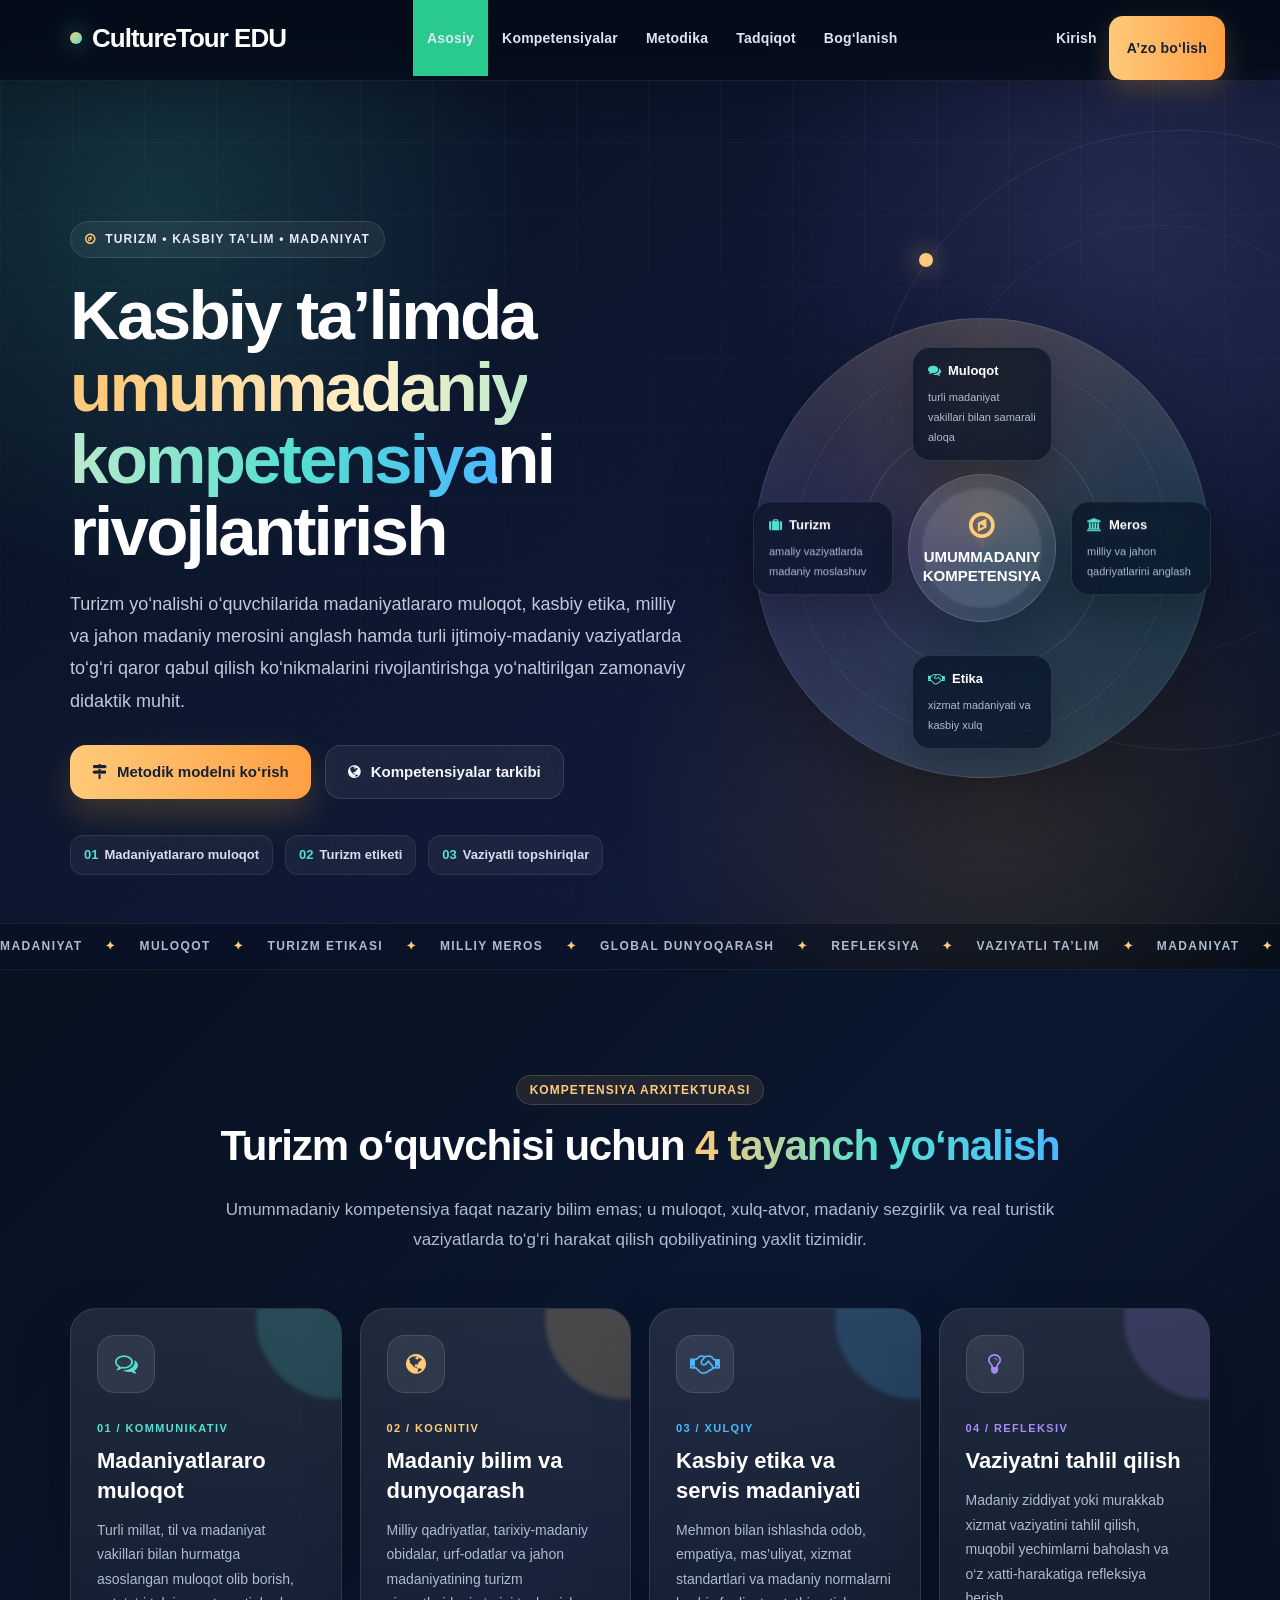
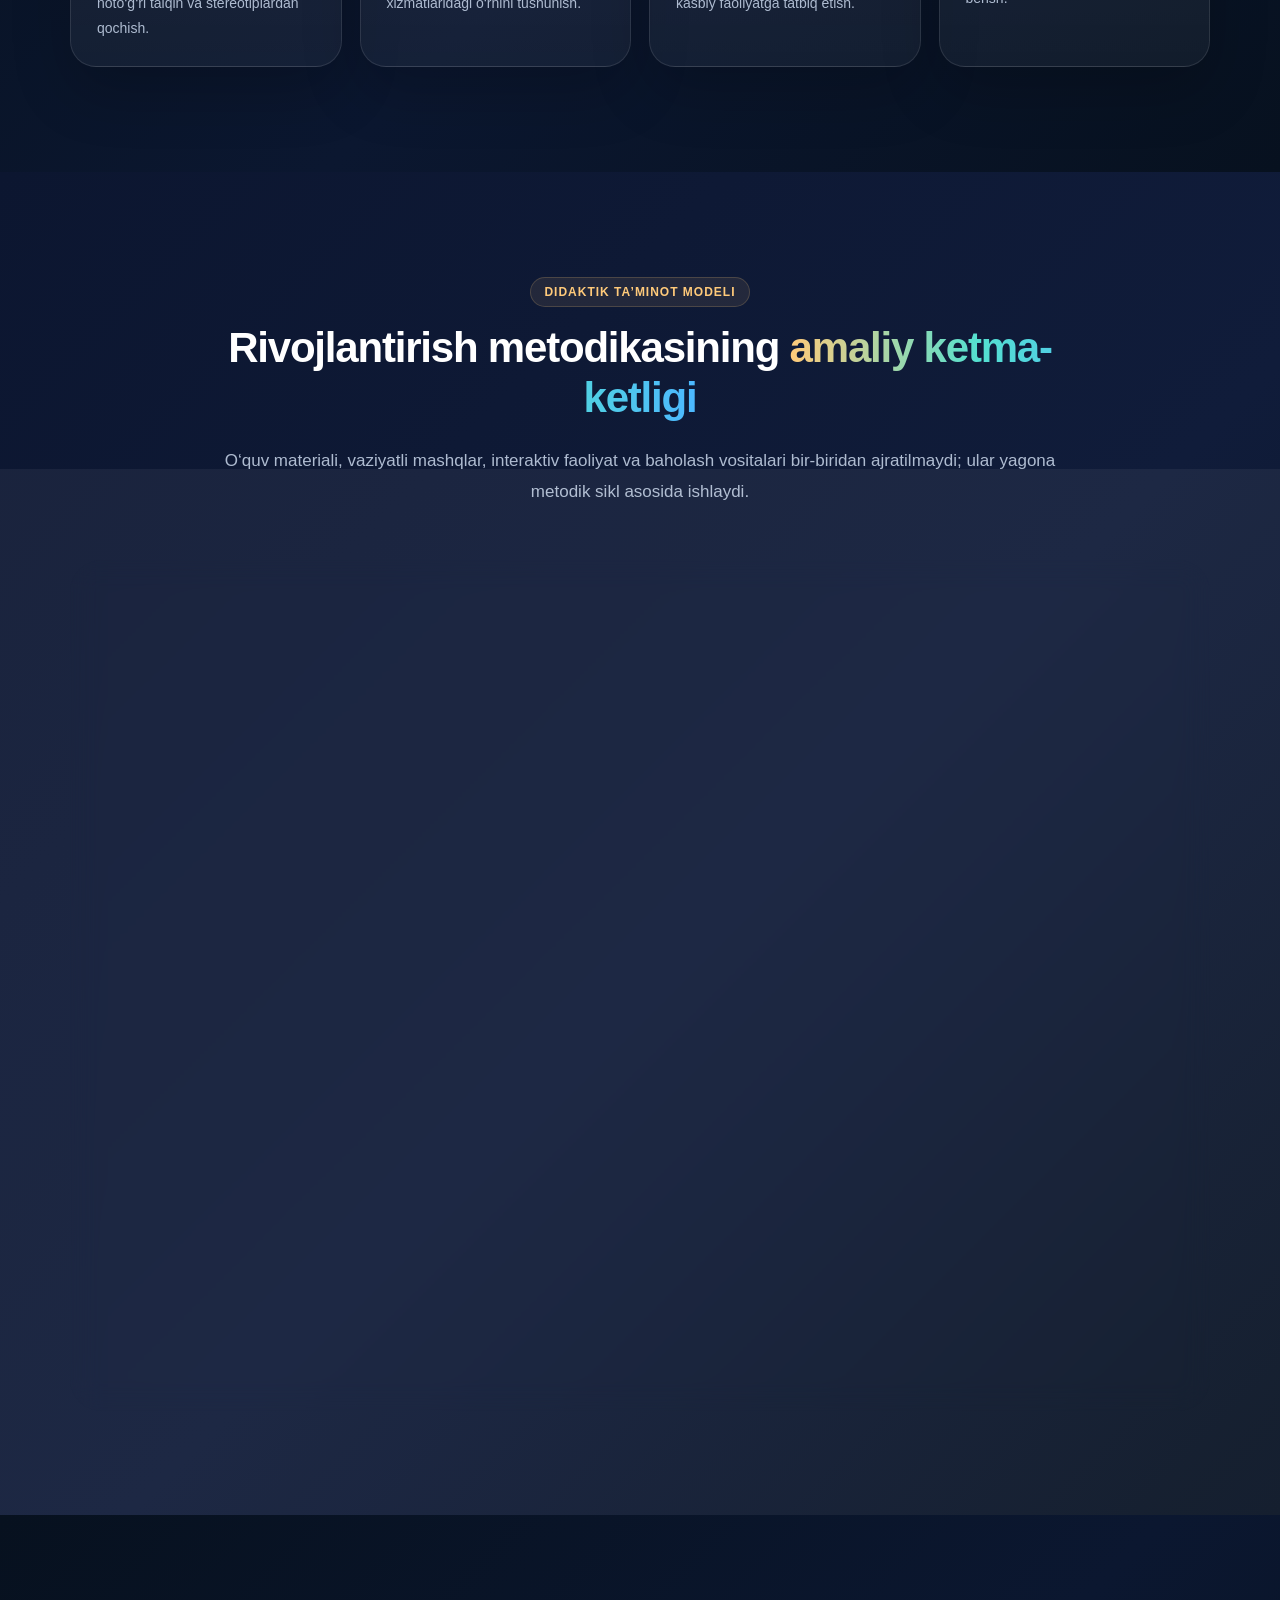
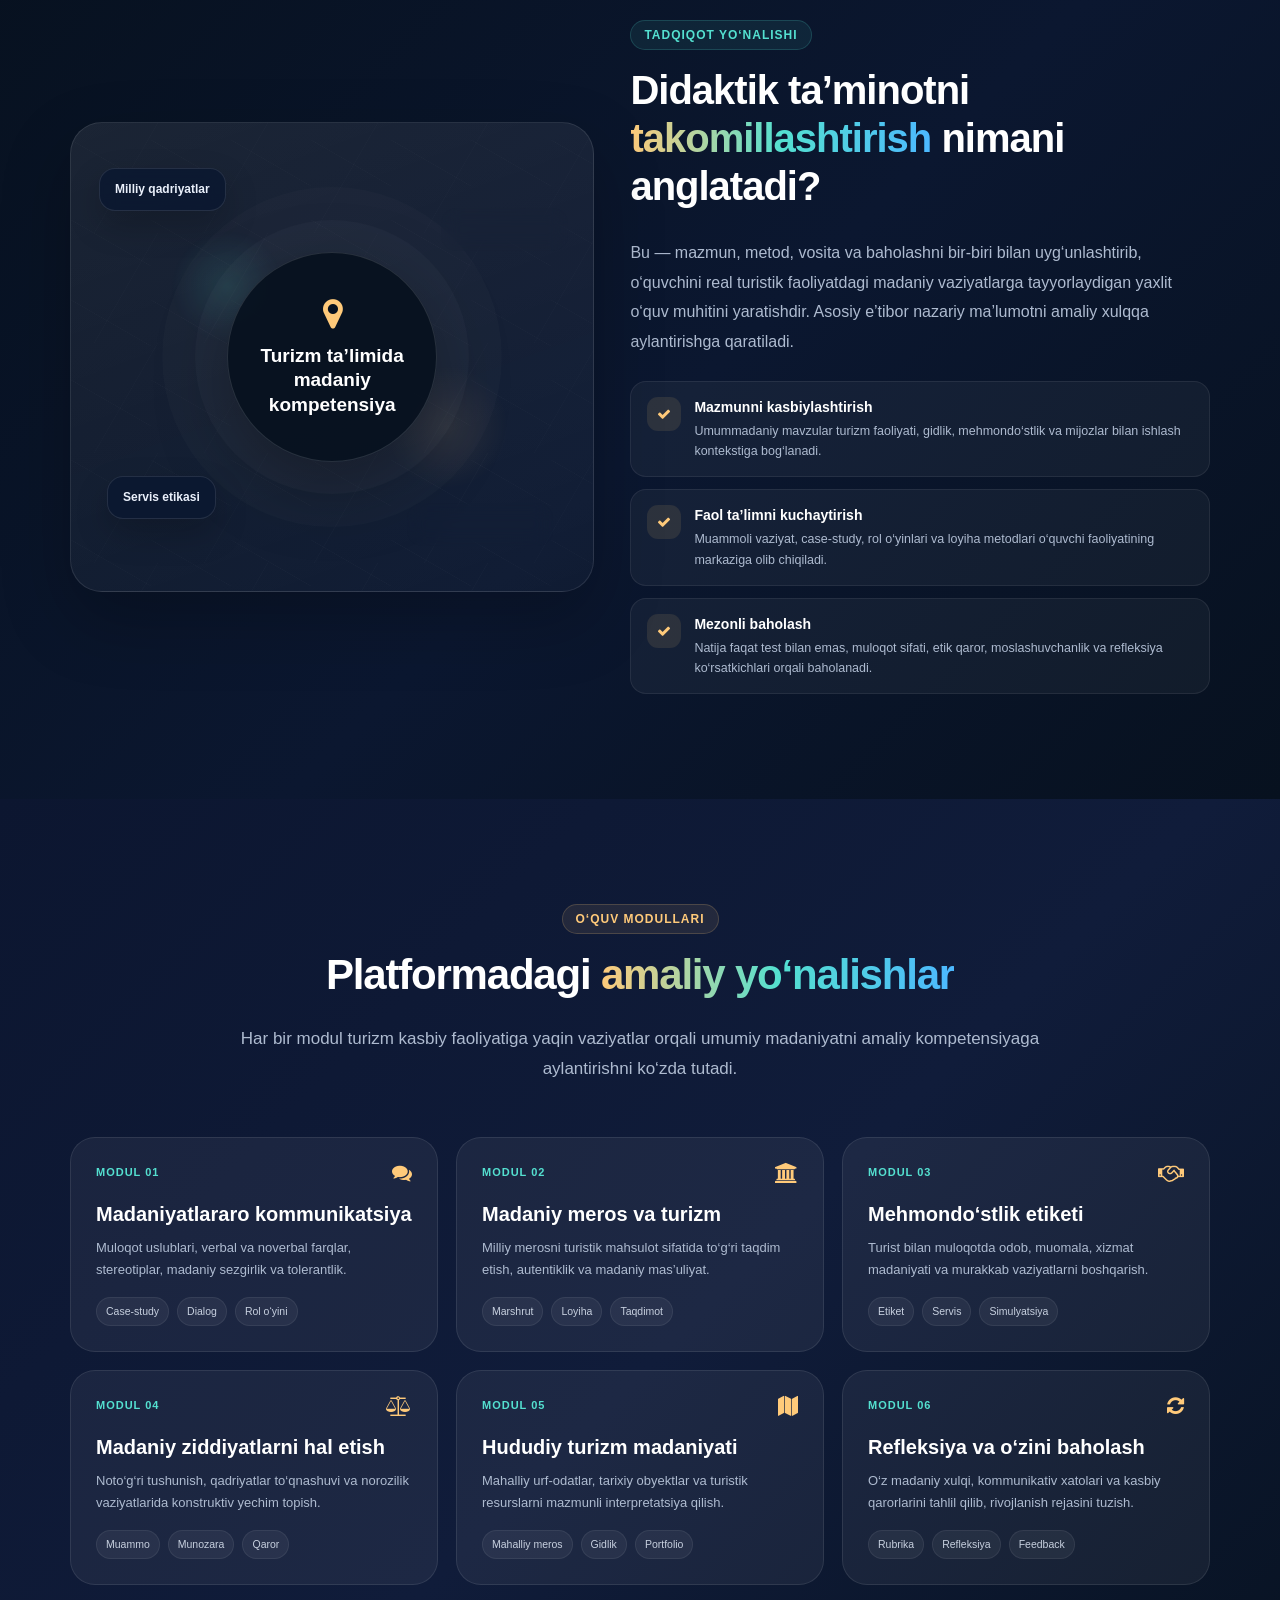
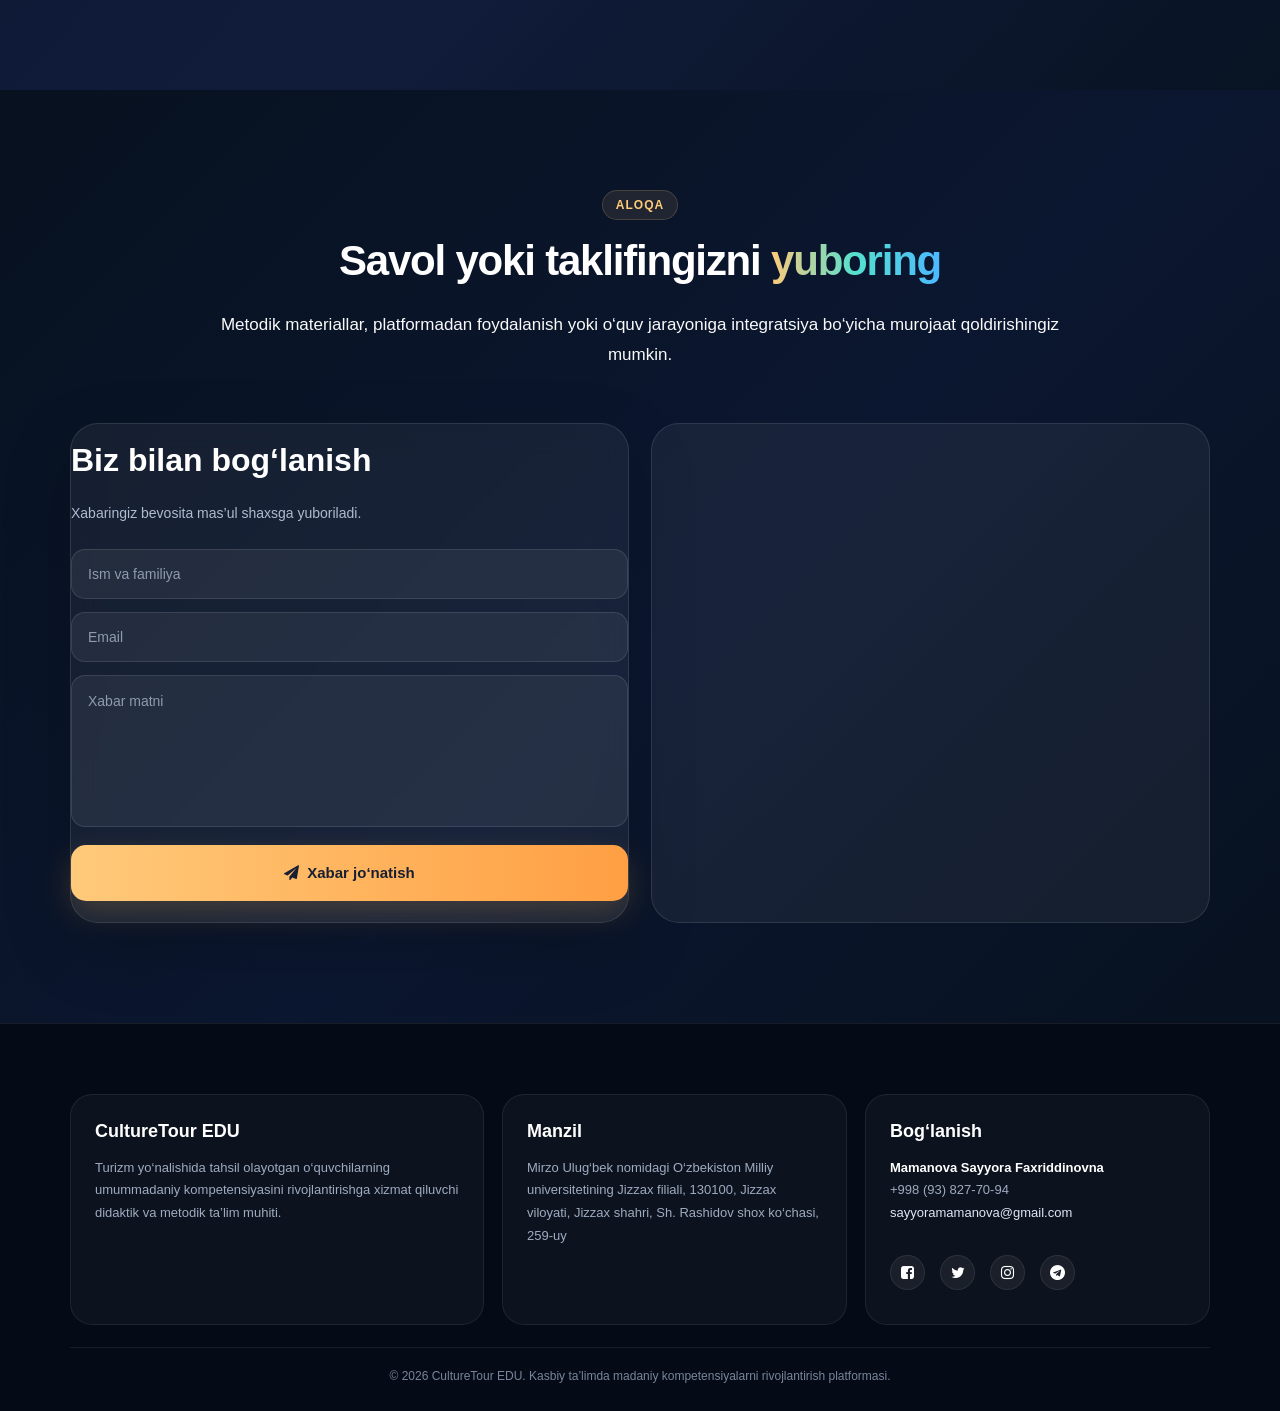
==== commit b3551c92: "second commit" ====
--- a/index.html
+++ b/index.html
@@ -584,7 +584,8 @@
                 </div>
                 <div class="footer-box">
                     <h3>Bog‘lanish</h3>
-                    <p><strong style="color:#fff">O'ktamov Davronjon Odiljon o'g'li</strong><br>+998 (88) 074-50-54<br><a href="mailto:davronuktamov95@gmail.com">davronuktamov95@gmail.com</a></p>
+                    <p><strong style="color:#fff">Mamanova Sayyora Faxriddinovna
+                    </strong><br>+998 (93) 827-70-94<br><a href="mailto:davronuktamov95@gmail.com">sayyoramamanova@gmail.com</a></p>
                     <ul class="social-icon">
                         <li><a href="#" class="fa fa-facebook-square" aria-label="Facebook"></a></li>
                         <li><a href="#" class="fa fa-twitter" aria-label="Twitter"></a></li>
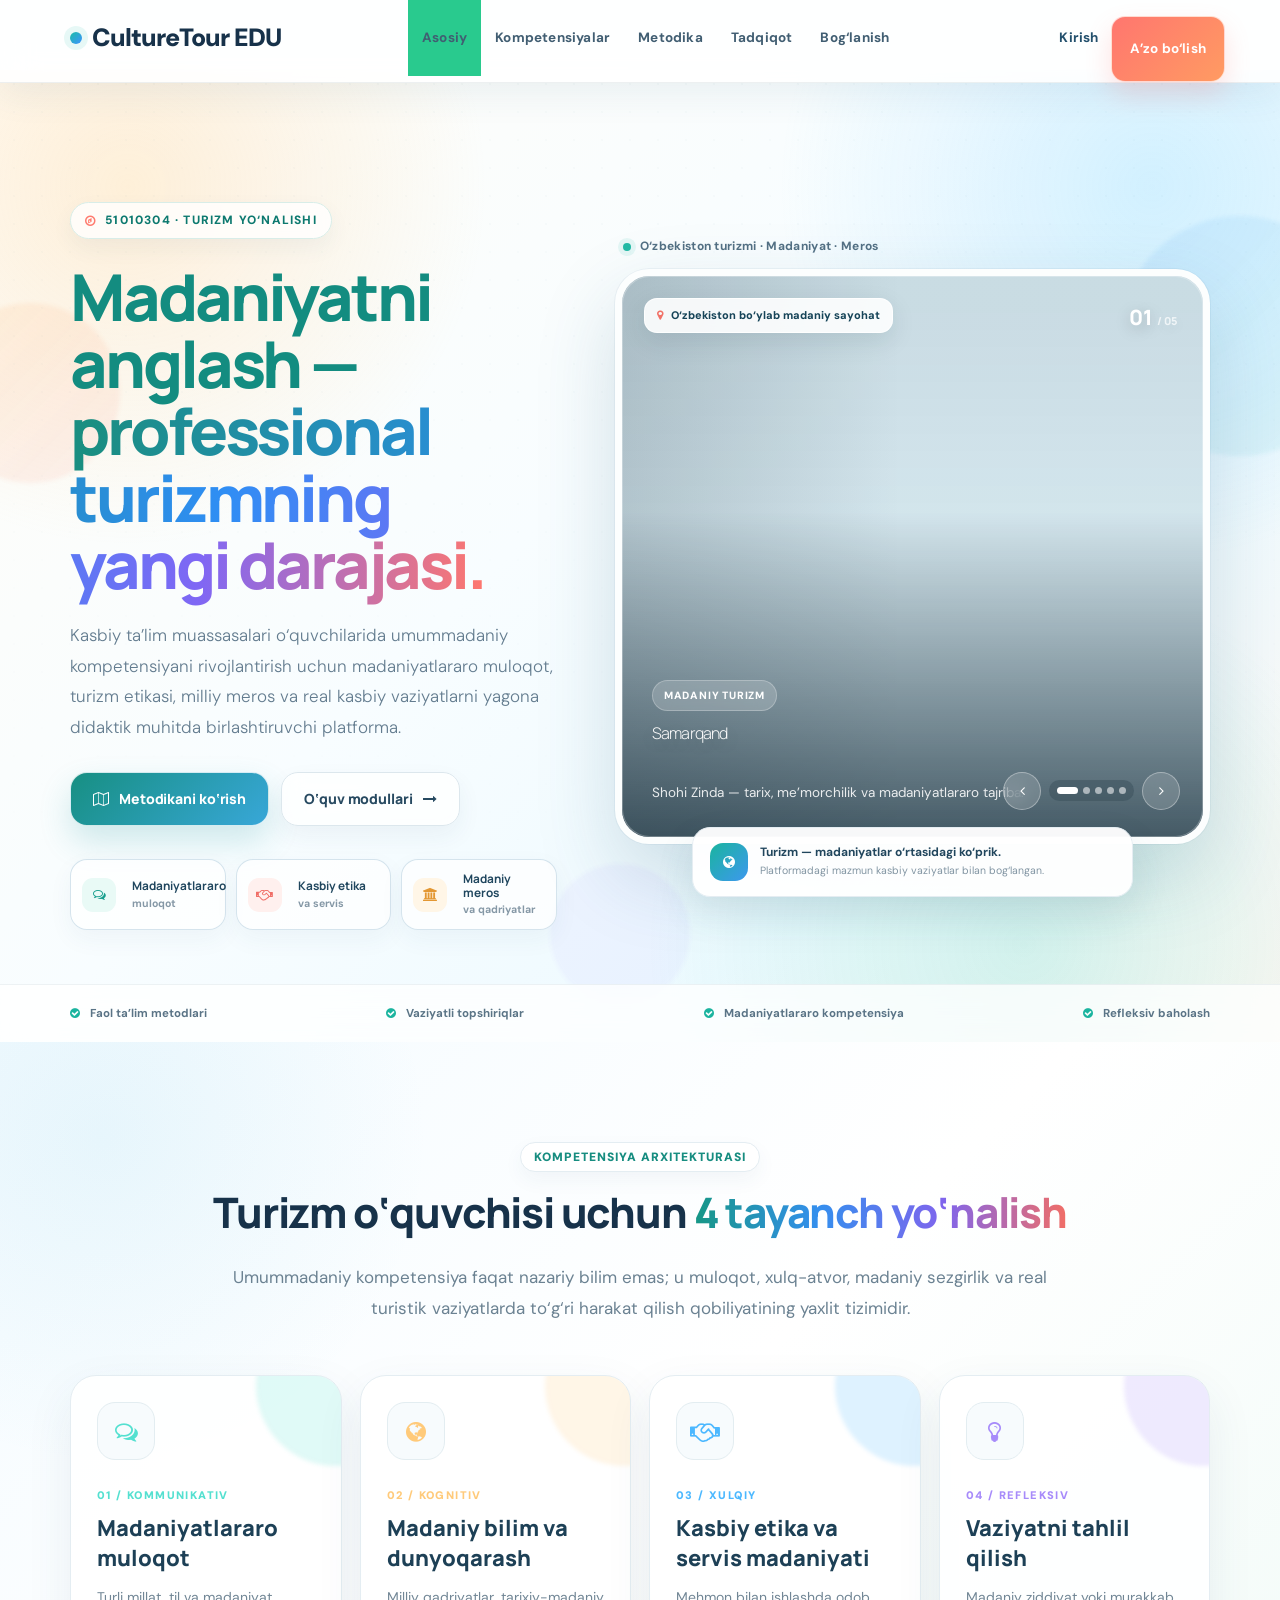
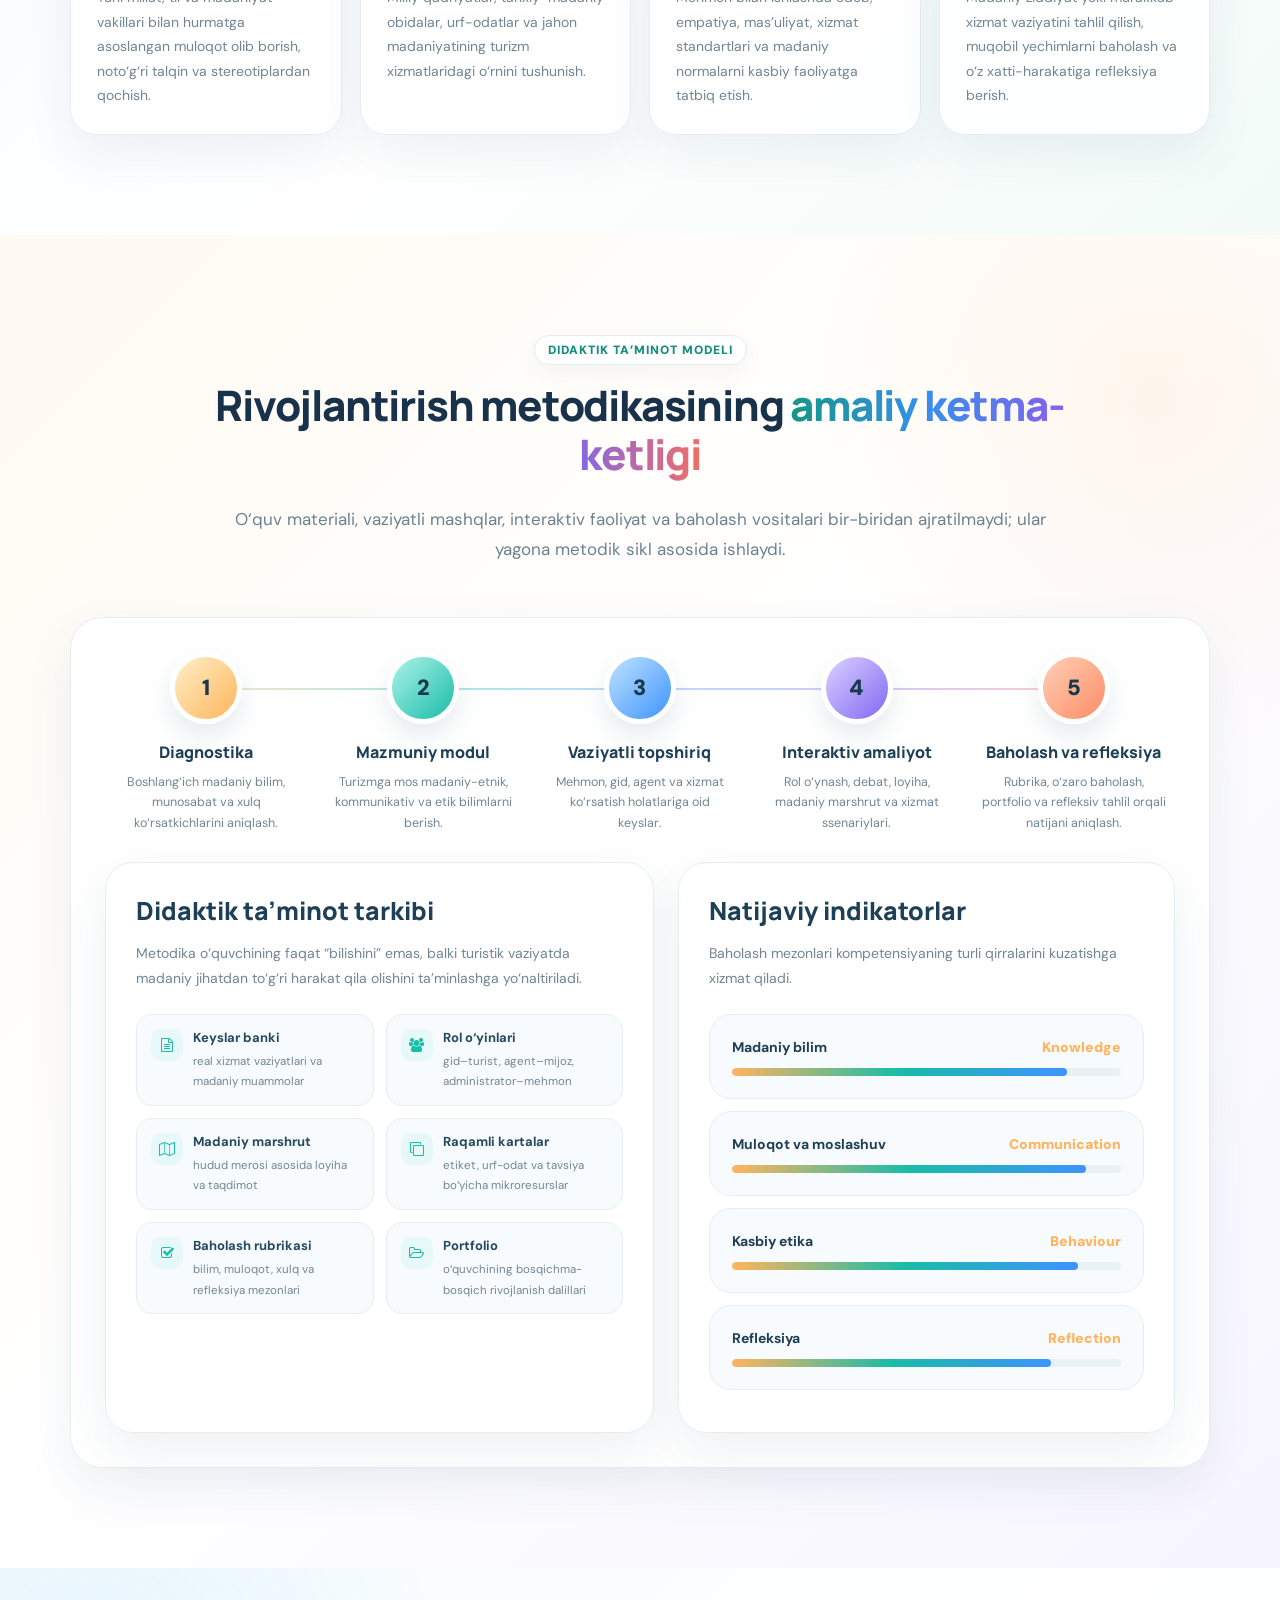
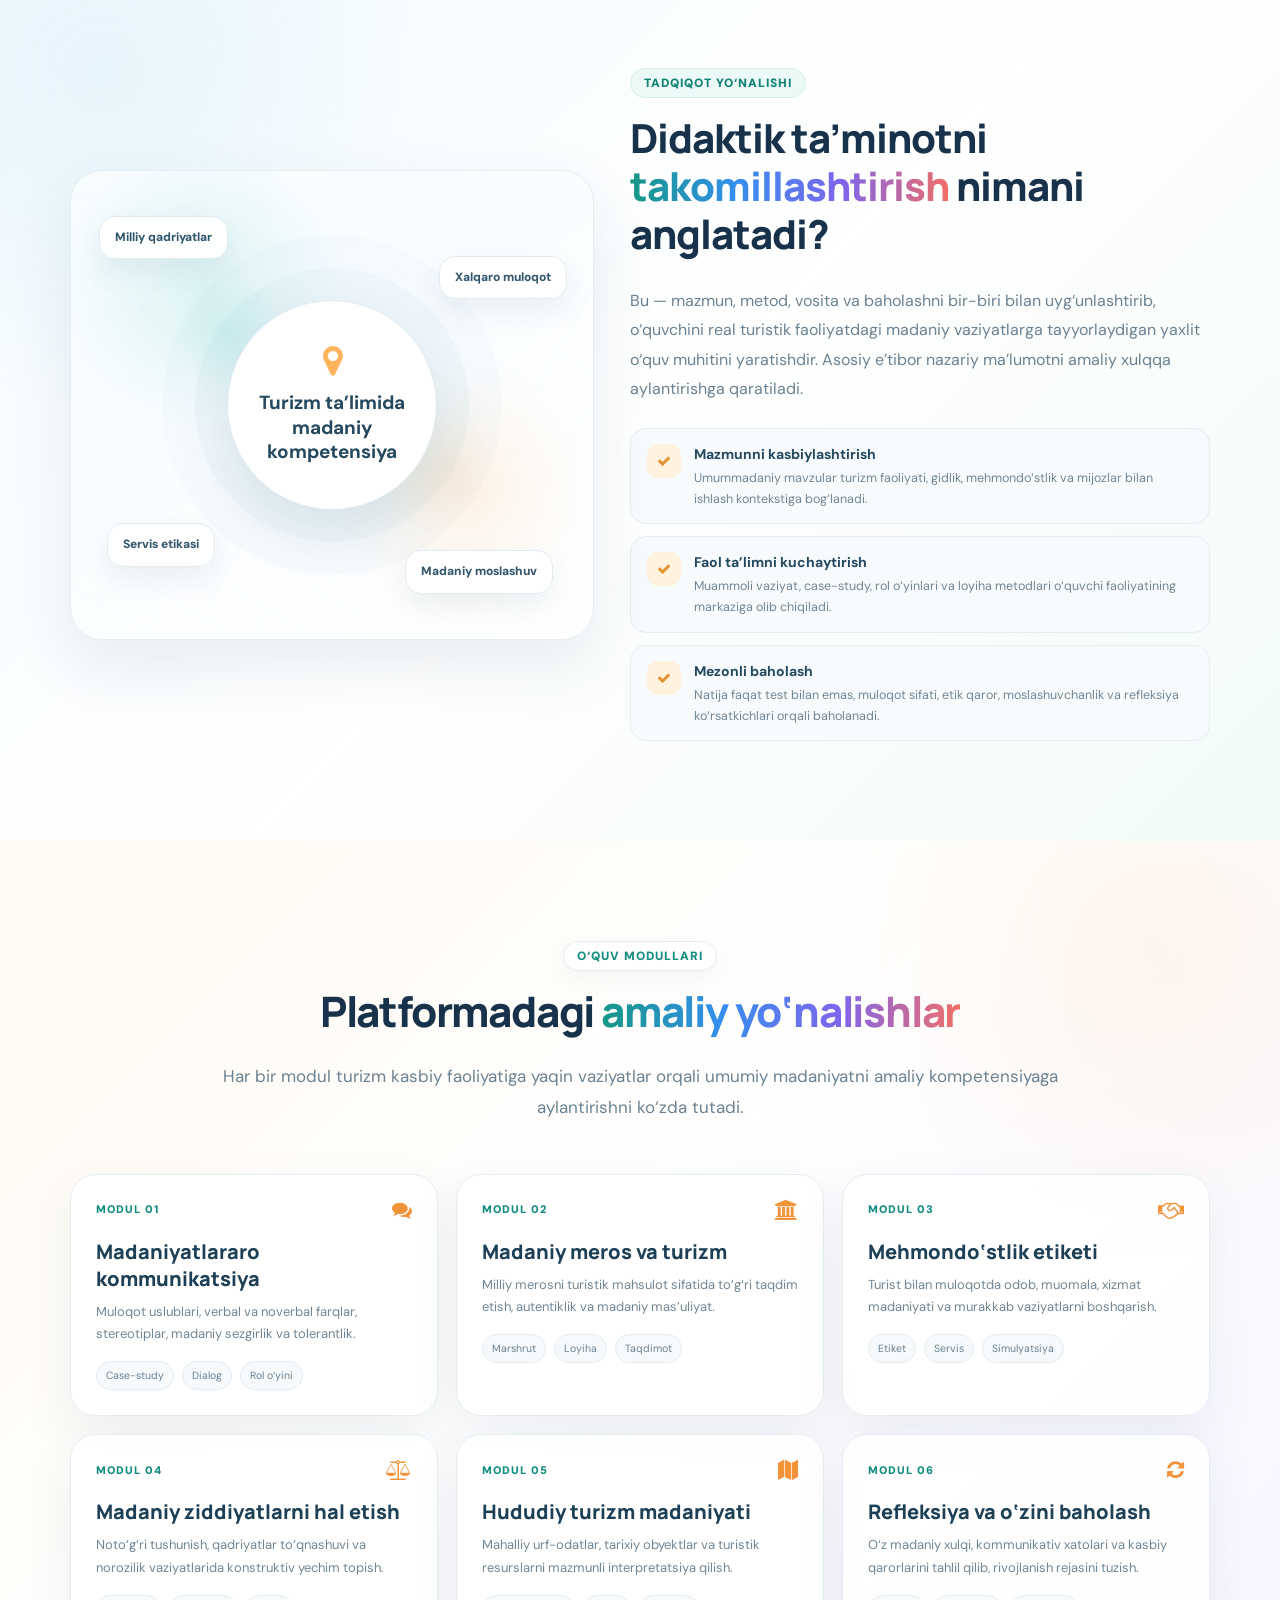
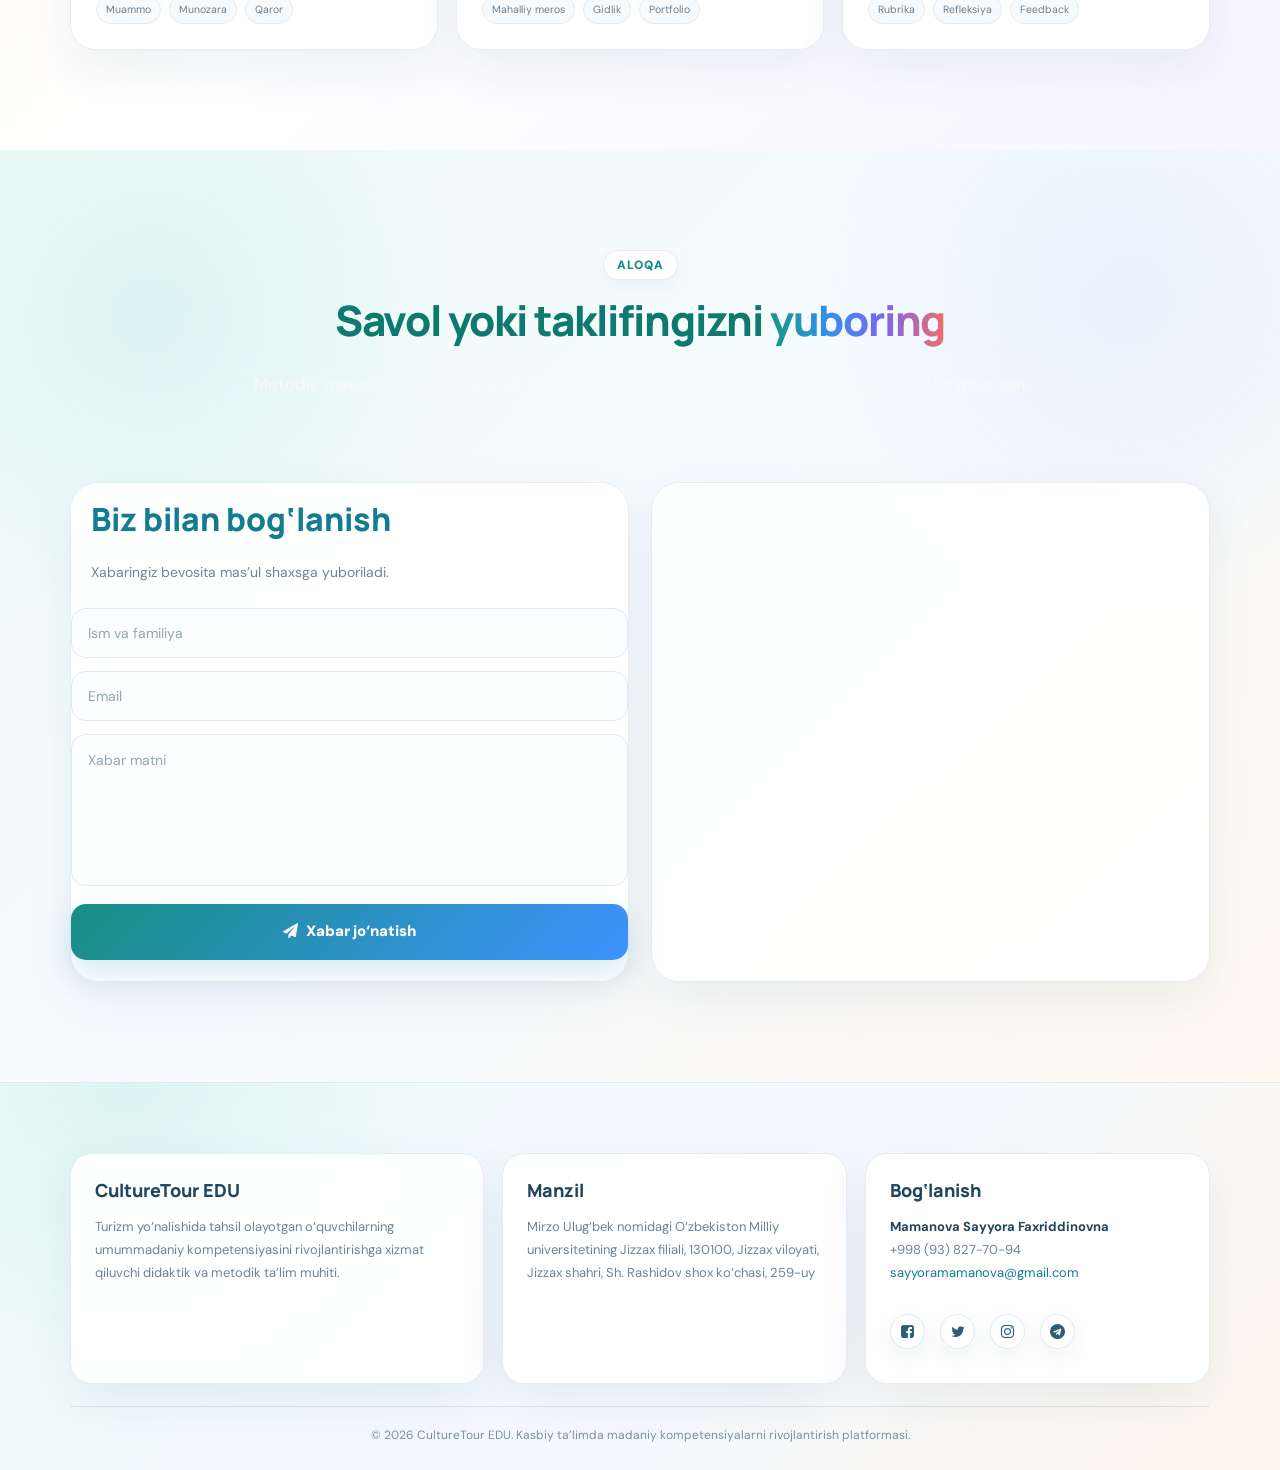
==== commit 687861bc: "third commit" ====
--- a/index.html
+++ b/index.html
@@ -14,6 +14,11 @@
     <link rel="stylesheet" href="css/owl.carousel.css">
     <link rel="stylesheet" href="css/owl.theme.default.min.css">
     <link rel="stylesheet" href="css/templatemo-style.css">
+
+    <link rel="preconnect" href="https://fonts.googleapis.com">
+    <link rel="preconnect" href="https://fonts.gstatic.com" crossorigin>
+    <link href="https://fonts.googleapis.com/css2?family=DM+Sans:wght@400;500;600;700&family=Manrope:wght@500;600;700;800&family=Playfair+Display:wght@700;800&display=swap" rel="stylesheet">
+
 
     <style>
         :root{
@@ -355,6 +360,743 @@
             .research-tag{font-size:10px;padding:9px 11px}
             .contact-card{padding:24px}.map-card iframe{min-height:360px}
         }
+
+        /* =========================================================
+           BRIGHT TOURISM THEME — 2026
+           ========================================================= */
+        :root{
+            --bg:#f7fbff;
+            --bg2:#ffffff;
+            --panel:#ffffff;
+            --panel-strong:#ffffff;
+            --line:#e4edf3;
+            --text:#17324a;
+            --muted:#667f92;
+            --sand:#ffb45d;
+            --gold:#f39a41;
+            --turq:#19bca7;
+            --cyan:#3e93ff;
+            --violet:#8067f4;
+            --coral:#ff6f70;
+            --cream:#fff8ec;
+            --mint:#edfbf7;
+            --sky:#eef7ff;
+            --lavender:#f4f1ff;
+        }
+
+        body{
+            background:#f7fbff;
+            color:var(--text);
+            font-family:'DM Sans','Segoe UI',sans-serif;
+        }
+        body:before{display:none;}
+        h1,h2,h3,h4,h5{font-family:'Manrope','DM Sans',sans-serif;}
+
+        /* Bright navigation */
+        .custom-navbar{
+            min-height:78px;
+            background:rgba(255,255,255,.87)!important;
+            border-bottom:1px solid rgba(28,61,82,.08);
+            box-shadow:0 12px 35px rgba(41,84,111,.08);
+            backdrop-filter:blur(18px);
+            -webkit-backdrop-filter:blur(18px);
+        }
+        .custom-navbar .navbar-brand{
+            color:#17324a!important;
+            font-size:25px!important;
+        }
+        .brand-dot{
+            background:linear-gradient(135deg,#19bca7,#3e93ff);
+            box-shadow:0 0 0 6px rgba(25,188,167,.10);
+        }
+        .custom-navbar .nav>li>a{
+            color:#415e72!important;
+            font-weight:700;
+            font-size:13.5px;
+        }
+        .custom-navbar .nav>li>a:hover{
+            color:#137f73!important;
+        }
+        .custom-navbar .navbar-right>li:first-child>a{
+            color:#23506d!important;
+        }
+        .custom-navbar .navbar-right>li:last-child>a{
+            color:#fff!important;
+            background:linear-gradient(135deg,#ff766f,#ff9b62);
+            border:1px solid rgba(255,255,255,.7);
+            box-shadow:0 12px 26px rgba(255,111,112,.20);
+        }
+        .custom-navbar .navbar-toggle{
+            border:1px solid #dfeaf0;
+            background:#fff;
+        }
+        .custom-navbar .navbar-toggle .icon-bar{background:#21445c;}
+
+        /* New bright hero */
+        #home{
+            min-height:100vh;
+            position:relative;
+            overflow:hidden;
+            padding:132px 0 112px;
+            display:flex;
+            align-items:center;
+            background:
+                radial-gradient(circle at 10% 12%,rgba(255,203,131,.28),transparent 25%),
+                radial-gradient(circle at 90% 12%,rgba(97,201,255,.23),transparent 26%),
+                radial-gradient(circle at 80% 90%,rgba(42,207,180,.18),transparent 28%),
+                linear-gradient(135deg,#fffdf8 0%,#f8fdff 44%,#eefaff 72%,#fff7f1 100%);
+        }
+        #home:after{
+            content:"";
+            position:absolute;
+            inset:0;
+            pointer-events:none;
+            background-image:
+                radial-gradient(circle at center,rgba(33,93,122,.07) 1px,transparent 1px);
+            background-size:28px 28px;
+            opacity:.34;
+            mask-image:linear-gradient(to bottom,black,transparent 92%);
+        }
+        .hero-blob{
+            position:absolute;
+            border-radius:50%;
+            filter:blur(2px);
+            pointer-events:none;
+            opacity:.75;
+            animation:brightFloat 10s ease-in-out infinite;
+        }
+        .hero-blob-a{
+            width:180px;height:180px;left:-60px;top:24%;
+            background:linear-gradient(135deg,rgba(255,180,93,.18),rgba(255,111,112,.12));
+        }
+        .hero-blob-b{
+            width:240px;height:240px;right:-80px;top:15%;
+            background:linear-gradient(135deg,rgba(62,147,255,.13),rgba(25,188,167,.10));
+            animation-delay:-3s;
+        }
+        .hero-blob-c{
+            width:140px;height:140px;left:43%;bottom:4%;
+            background:rgba(128,103,244,.07);
+            animation-delay:-6s;
+        }
+        @keyframes brightFloat{
+            0%,100%{transform:translate3d(0,0,0)}
+            50%{transform:translate3d(10px,-18px,0)}
+        }
+
+        .travel-hero-grid{
+            position:relative;
+            z-index:3;
+            display:grid;
+            grid-template-columns:minmax(0,.9fr) minmax(440px,1.1fr);
+            gap:58px;
+            align-items:center;
+        }
+        .hero-copy{
+            max-width:630px;
+        }
+        .eyebrow{
+            color:#0d796f;
+            background:#ffffffc7;
+            border:1px solid #d8ede8;
+            box-shadow:0 9px 22px rgba(42,93,118,.06);
+        }
+        .eyebrow i{color:#ff7b6f;}
+        .hero-copy h1{
+            margin:24px 0 22px;
+            color:#17324a;
+            font-size:clamp(45px,5.05vw,72px);
+            line-height:1.035;
+            letter-spacing:-3.1px;
+            font-weight:800;
+        }
+        .hero-copy h1 .accent{
+            background:linear-gradient(93deg,#1a8e81 2%,#2f8ef4 47%,#8067f4 74%,#ff776d 100%);
+            -webkit-background-clip:text;
+            background-clip:text;
+            -webkit-text-fill-color:transparent;
+        }
+        .hero-copy .lead{
+            color:#637c8f;
+            font-size:17px;
+            line-height:1.82;
+            max-width:600px;
+        }
+        .hero-actions{
+            margin:29px 0 33px;
+            gap:12px;
+        }
+        .btn-primary-modern,.btn-ghost-modern{
+            min-height:54px;
+            border-radius:17px;
+            padding:0 22px;
+            display:inline-flex;
+            align-items:center;
+            justify-content:center;
+            gap:10px;
+            font-family:'Manrope',sans-serif;
+            font-size:14px;
+            font-weight:800;
+            letter-spacing:-.1px;
+            transition:.28s ease;
+        }
+        .btn-primary-modern{
+            color:#fff;
+            background:linear-gradient(135deg,#178f82,#38a7d8);
+            border:1px solid rgba(255,255,255,.8);
+            box-shadow:0 15px 32px rgba(34,151,156,.20);
+        }
+        .btn-primary-modern:hover{
+            color:#fff;
+            transform:translateY(-3px);
+            box-shadow:0 19px 38px rgba(34,151,156,.26);
+        }
+        .btn-ghost-modern{
+            color:#274a61;
+            background:rgba(255,255,255,.76);
+            border:1px solid #dce7ed;
+            box-shadow:0 10px 24px rgba(31,74,101,.06);
+        }
+        .btn-ghost-modern:hover{
+            color:#116f67;
+            background:#fff;
+            transform:translateY(-3px);
+            border-color:#c9e5df;
+        }
+        .hero-micro{
+            display:grid;
+            grid-template-columns:repeat(3,1fr);
+            gap:10px;
+        }
+        .micro-chip{
+            min-width:0;
+            display:flex;
+            align-items:center;
+            gap:10px;
+            padding:12px 11px;
+            border-radius:17px;
+            background:rgba(255,255,255,.72);
+            border:1px solid rgba(209,226,235,.9);
+            color:#1f465e;
+            box-shadow:0 9px 24px rgba(35,80,108,.05);
+        }
+        .micro-chip .chip-icon{
+            width:34px;height:34px;min-width:34px;
+            border-radius:11px;
+            display:flex;align-items:center;justify-content:center;
+            background:#e9faf6;
+            color:#169e8d;
+        }
+        .micro-chip .chip-icon.coral{background:#fff0ee;color:#f06d66;}
+        .micro-chip .chip-icon.sun{background:#fff6e7;color:#e39732;}
+        .micro-chip b{
+            display:block;
+            font-family:'Manrope',sans-serif;
+            font-size:11.8px;
+            line-height:1.15;
+            color:#1f465e;
+        }
+        .micro-chip small{
+            display:block;
+            margin-top:3px;
+            color:#8598a6;
+            font-size:10.5px;
+        }
+
+        .carousel-side{position:relative;}
+        .carousel-kicker{
+            display:inline-flex;
+            align-items:center;
+            gap:9px;
+            margin:0 0 13px 8px;
+            color:#537084;
+            font-weight:700;
+            font-size:12px;
+            letter-spacing:.3px;
+        }
+        .live-dot{
+            width:8px;height:8px;border-radius:50%;
+            background:#22baa5;
+            box-shadow:0 0 0 5px rgba(34,186,165,.10);
+            animation:livePulse 2s ease-in-out infinite;
+        }
+        @keyframes livePulse{
+            0%,100%{box-shadow:0 0 0 5px rgba(34,186,165,.10)}
+            50%{box-shadow:0 0 0 10px rgba(34,186,165,0)}
+        }
+        .travel-carousel{
+            position:relative;
+            min-height:575px;
+            border-radius:34px;
+            overflow:hidden;
+            background:#d9ebf2;
+            border:7px solid rgba(255,255,255,.93);
+            box-shadow:
+                0 32px 80px rgba(32,87,115,.18),
+                0 0 0 1px rgba(36,86,112,.05);
+            isolation:isolate;
+        }
+        .travel-carousel:before{
+            content:"";
+            position:absolute;
+            inset:0;
+            border-radius:28px;
+            box-shadow:inset 0 0 0 1px rgba(255,255,255,.28);
+            pointer-events:none;
+            z-index:12;
+        }
+        .travel-slide{
+            position:absolute;
+            inset:0;
+            opacity:0;
+            visibility:hidden;
+            transition:opacity .72s ease,visibility .72s ease;
+        }
+        .travel-slide.active{
+            opacity:1;
+            visibility:visible;
+            z-index:2;
+        }
+        .travel-slide img{
+            width:100%;
+            height:100%;
+            position:absolute;
+            inset:0;
+            object-fit:cover;
+            transform:scale(1.04);
+            transition:transform 6.2s ease;
+        }
+        .travel-slide.active img{transform:scale(1.105);}
+        .slide-shade{
+            position:absolute;
+            inset:0;
+            z-index:1;
+            background:
+                linear-gradient(180deg,rgba(11,36,50,.08) 5%,rgba(11,36,50,.03) 42%,rgba(11,34,47,.72) 100%),
+                linear-gradient(90deg,rgba(10,29,43,.16),transparent 48%);
+        }
+        .slide-content{
+            position:absolute;
+            z-index:4;
+            left:30px;
+            right:90px;
+            bottom:33px;
+            color:#fff;
+        }
+        .slide-tag{
+            display:inline-flex;
+            padding:7px 11px;
+            margin-bottom:9px;
+            border-radius:999px;
+            background:rgba(255,255,255,.18);
+            border:1px solid rgba(255,255,255,.25);
+            backdrop-filter:blur(10px);
+            font-size:10.5px;
+            font-weight:800;
+            letter-spacing:.8px;
+            text-transform:uppercase;
+        }
+        .slide-content h3{
+            margin:0 0 5px;
+            color:#fff;
+            font-size:34px;
+            line-height:1.1;
+            font-weight:800;
+            letter-spacing:-.8px;
+            text-shadow:0 5px 20px rgba(0,0,0,.18);
+        }
+        .slide-content p{
+            margin:0;
+            max-width:440px;
+            color:rgba(255,255,255,.88);
+            font-size:13.5px;
+            line-height:1.55;
+        }
+        .slide-index{
+            position:absolute;
+            z-index:5;
+            right:26px;
+            top:26px;
+            color:#fff;
+            font-family:'Manrope',sans-serif;
+            font-size:21px;
+            font-weight:800;
+            text-shadow:0 4px 16px rgba(0,0,0,.22);
+        }
+        .slide-index span{font-size:11px;opacity:.7;}
+        .carousel-top-badge{
+            position:absolute;
+            z-index:10;
+            left:22px;
+            top:22px;
+            display:flex;
+            align-items:center;
+            gap:8px;
+            padding:9px 12px;
+            border-radius:13px;
+            color:#164458;
+            background:rgba(255,255,255,.88);
+            border:1px solid rgba(255,255,255,.8);
+            box-shadow:0 8px 24px rgba(15,45,61,.10);
+            backdrop-filter:blur(12px);
+            font-size:11px;
+            font-weight:800;
+        }
+        .carousel-top-badge i{color:#f17167;}
+        .carousel-controls{
+            position:absolute;
+            z-index:10;
+            right:23px;
+            bottom:27px;
+            display:flex;
+            align-items:center;
+            gap:8px;
+        }
+        .carousel-arrow{
+            width:38px;height:38px;
+            border:1px solid rgba(255,255,255,.35);
+            border-radius:50%;
+            background:rgba(255,255,255,.16);
+            color:#fff;
+            backdrop-filter:blur(10px);
+            cursor:pointer;
+            transition:.22s ease;
+        }
+        .carousel-arrow:hover{
+            background:#fff;
+            color:#1b4d64;
+            transform:translateY(-2px);
+        }
+        .carousel-dots{
+            display:flex;
+            gap:5px;
+            padding:7px 8px;
+            border-radius:999px;
+            background:rgba(8,28,39,.18);
+            backdrop-filter:blur(8px);
+        }
+        .carousel-dots .dot{
+            width:7px;height:7px;
+            border:0;
+            padding:0;
+            border-radius:50%;
+            background:rgba(255,255,255,.55);
+            cursor:pointer;
+            transition:.25s;
+        }
+        .carousel-dots .dot.active{
+            width:21px;
+            border-radius:999px;
+            background:#fff;
+        }
+        .carousel-mini-note{
+            width:74%;
+            margin:-17px auto 0;
+            position:relative;
+            z-index:14;
+            padding:15px 17px;
+            display:flex;
+            align-items:center;
+            gap:12px;
+            border-radius:18px;
+            background:rgba(255,255,255,.96);
+            border:1px solid #e5edf2;
+            box-shadow:0 16px 38px rgba(42,88,111,.11);
+        }
+        .mini-icon{
+            width:38px;height:38px;min-width:38px;
+            border-radius:13px;
+            display:flex;align-items:center;justify-content:center;
+            color:#fff;
+            background:linear-gradient(135deg,#1ab49f,#3d98ee);
+        }
+        .carousel-mini-note strong{
+            display:block;
+            color:#21465d;
+            font-size:12px;
+            line-height:1.3;
+        }
+        .carousel-mini-note small{
+            display:block;
+            color:#8194a2;
+            font-size:10.5px;
+            margin-top:3px;
+        }
+        .hero-bottom-strip{
+            position:absolute;
+            z-index:5;
+            left:0;right:0;bottom:0;
+            background:rgba(255,255,255,.76);
+            border-top:1px solid rgba(47,94,119,.08);
+            backdrop-filter:blur(12px);
+        }
+        .strip-items{
+            min-height:57px;
+            display:flex;
+            align-items:center;
+            justify-content:space-between;
+            gap:22px;
+            color:#5a7486;
+            font-size:11.5px;
+            font-weight:700;
+        }
+        .strip-items i{
+            color:#1bb49f;
+            margin-right:7px;
+        }
+
+        /* Bright content sections */
+        .section-block{padding:100px 0;}
+        .section-dark{
+            background:
+                radial-gradient(circle at 8% 12%,rgba(51,174,217,.08),transparent 24%),
+                linear-gradient(135deg,#f4fbff 0%,#ffffff 52%,#f2fbf8 100%);
+        }
+        .section-soft{
+            background:
+                radial-gradient(circle at 90% 12%,rgba(255,179,93,.11),transparent 22%),
+                linear-gradient(135deg,#fffaf2 0%,#fff 47%,#f7f5ff 100%);
+        }
+        .section-head .label{
+            background:#fff;
+            border:1px solid #e4edf2;
+            color:#178d80;
+            box-shadow:0 8px 20px rgba(37,84,108,.05);
+        }
+        .section-head h2{
+            color:#17324a;
+        }
+        .section-head p{
+            color:#6b8292;
+        }
+        .gradient-text{
+            background:linear-gradient(90deg,#169785,#348fee,#7f65ed,#f16e66);
+            -webkit-background-clip:text;
+            background-clip:text;
+            -webkit-text-fill-color:transparent;
+        }
+
+        .competence-card,
+        .method-shell,
+        .didactic-panel,
+        .module-card,
+        .contact-card,
+        .map-card,
+        .footer-box{
+            background:rgba(255,255,255,.92);
+            border-color:#e4edf2;
+            box-shadow:0 18px 48px rgba(37,78,103,.08);
+        }
+        .competence-card:hover,
+        .module-card:hover{
+            background:#fff;
+            border-color:#d4e7ea;
+            box-shadow:0 24px 58px rgba(37,78,103,.13);
+        }
+        .competence-icon{
+            background:#f7fbfd;
+            border-color:#e3edf1;
+        }
+        .competence-card h3,
+        .didactic-panel h3,
+        .method-step h4,
+        .module-card h3,
+        .assessment-top b{
+            color:#1d4056;
+        }
+        .competence-card p,
+        .didactic-panel p,
+        .method-step p,
+        .module-card p{
+            color:#718695;
+        }
+
+        .method-track:before{
+            background:linear-gradient(90deg,#ffb45d,#19bca7,#3e93ff,#8067f4,#ff6f70);
+            opacity:.35;
+        }
+        .step-dot{
+            color:#18384b;
+            border-color:#fff;
+            box-shadow:0 12px 25px rgba(47,89,111,.12);
+        }
+        .resource-item,
+        .assessment-card,
+        .goal-item{
+            background:#f8fbfd;
+            border-color:#e5eef2;
+        }
+        .resource-item b,
+        .goal-item b{color:#23485f;}
+        .resource-item span,
+        .goal-item span{color:#718695;}
+        .meter{background:#eaf1f4;}
+
+        .research-visual{
+            background:
+                radial-gradient(circle at 25% 25%,rgba(25,188,167,.13),transparent 27%),
+                radial-gradient(circle at 75% 68%,rgba(255,180,93,.14),transparent 26%),
+                linear-gradient(145deg,#f7fcff,#ffffff);
+            border-color:#e3edf2;
+            box-shadow:0 25px 65px rgba(37,78,103,.10);
+        }
+        .map-lines{
+            opacity:.55;
+            background-image:
+                radial-gradient(circle at 30% 35%,rgba(25,188,167,.16),transparent 12%),
+                radial-gradient(circle at 72% 65%,rgba(255,180,93,.18),transparent 13%),
+                linear-gradient(30deg,transparent 49.5%,rgba(58,114,141,.07) 50%,transparent 50.5%),
+                linear-gradient(120deg,transparent 49.5%,rgba(58,114,141,.05) 50%,transparent 50.5%);
+        }
+        .research-center{
+            background:#fff;
+            border-color:#deeaef;
+            box-shadow:0 0 0 32px rgba(45,148,165,.035),0 0 0 65px rgba(54,135,188,.025),0 24px 55px rgba(39,82,105,.12);
+        }
+        .research-center b{color:#24485e;}
+        .research-tag{
+            background:rgba(255,255,255,.94);
+            border-color:#e1ebf0;
+            color:#31566b;
+            box-shadow:0 12px 28px rgba(33,78,102,.08);
+        }
+        .research-copy .label{
+            background:#ecfaf7;
+            border-color:#d7eee8;
+            color:#138276;
+        }
+        .research-copy h2{color:#17324a;}
+        .research-copy>p{color:#6b8292;}
+        .goal-item .check{
+            background:#fff3df;
+            color:#e59332;
+        }
+
+        .module-badge{color:#138c80;}
+        .module-card .top i{color:#f2933a;}
+        .module-meta span{
+            background:#f7fafc;
+            border-color:#e4ecef;
+            color:#688093;
+        }
+
+        /* Bright contact */
+        #contact{
+            background:
+                radial-gradient(circle at 12% 18%,rgba(25,188,167,.10),transparent 23%),
+                radial-gradient(circle at 88% 16%,rgba(62,147,255,.09),transparent 23%),
+                linear-gradient(135deg,#effbf8,#f7fbff 48%,#fff9f2);
+        }
+        .contact-card h2{color:#1d4056;}
+        .contact-card .sub{color:#718695;}
+        .field{
+            border:1px solid #dfeaf0;
+            background:#fbfdfe;
+            color:#24485e;
+        }
+        .field::placeholder{color:#93a6b2;}
+        .field:focus{
+            background:#fff;
+            border-color:#61c9ba;
+            box-shadow:0 0 0 4px rgba(25,188,167,.09);
+        }
+        .send-btn{
+            color:#fff;
+            background:linear-gradient(135deg,#168f82,#3e93ff);
+            box-shadow:0 13px 30px rgba(40,142,164,.18);
+        }
+        .map-card iframe{filter:none;}
+
+        /* Bright footer */
+        #footer{
+            background:
+                radial-gradient(circle at 10% 0,rgba(25,188,167,.09),transparent 24%),
+                linear-gradient(135deg,#eefbf8,#f4f9ff 55%,#fff7ed);
+            border-top:1px solid #dce9ee;
+        }
+        .footer-box h3{color:#21465c;}
+        .footer-box p,.footer-box address{color:#6e8493;}
+        .footer-box a{color:#137c91;}
+        .footer-box strong{color:#21465c!important;}
+        .social-icon a{
+            background:#fff;
+            border-color:#dfebef;
+            color:#2d6077!important;
+            box-shadow:0 8px 20px rgba(42,84,105,.06);
+        }
+        .social-icon a:hover{
+            background:#eaf9f5;
+            color:#168c7e!important;
+        }
+        .copyright{
+            border-color:#dce8ed;
+            color:#7a909e;
+        }
+
+        @media(max-width:1100px){
+            .travel-hero-grid{
+                grid-template-columns:minmax(0,.92fr) minmax(390px,1.08fr);
+                gap:34px;
+            }
+            .travel-carousel{min-height:520px;}
+            .hero-copy h1{font-size:52px;}
+        }
+        @media(max-width:991px){
+            .custom-navbar .navbar-collapse{
+                background:rgba(255,255,255,.98);
+                border-top:1px solid #e5edf2;
+                box-shadow:0 20px 35px rgba(36,75,97,.08);
+            }
+            .travel-hero-grid{grid-template-columns:1fr;}
+            .hero-copy{max-width:760px;}
+            .hero-copy .lead{max-width:720px;}
+            .carousel-side{max-width:760px;width:100%;margin:5px auto 0;}
+            .travel-carousel{min-height:520px;}
+            .hero-bottom-strip{position:relative;margin-top:55px;}
+            #home{padding-bottom:0;}
+            .strip-items{flex-wrap:wrap;justify-content:center;padding:14px 0;}
+        }
+        @media(max-width:767px){
+            #home{padding:108px 0 0;}
+            .travel-hero-grid{gap:36px;}
+            .hero-copy{text-align:left;}
+            .hero-copy h1{
+                font-size:42px;
+                letter-spacing:-2px;
+            }
+            .hero-copy .lead{font-size:15.5px;}
+            .hero-micro{
+                grid-template-columns:1fr;
+            }
+            .travel-carousel{
+                min-height:480px;
+                border-width:5px;
+                border-radius:27px;
+            }
+            .slide-content{
+                left:22px;
+                right:22px;
+                bottom:76px;
+            }
+            .slide-content h3{font-size:29px;}
+            .carousel-top-badge{left:16px;top:16px;}
+            .slide-index{right:18px;top:18px;}
+            .carousel-controls{left:19px;right:auto;bottom:23px;}
+            .carousel-mini-note{
+                width:90%;
+            }
+            .section-head h2,.research-copy h2{font-size:32px;}
+        }
+        @media(max-width:480px){
+            .hero-copy h1{font-size:36px;}
+            .hero-actions{display:grid;grid-template-columns:1fr;}
+            .btn-primary-modern,.btn-ghost-modern{width:100%;}
+            .travel-carousel{min-height:430px;}
+            .carousel-top-badge{max-width:72%;line-height:1.35;}
+            .slide-content p{font-size:12.5px;}
+            .carousel-mini-note{width:94%;padding:13px;}
+        }
+
     </style>
 </head>
 <body id="top" data-spy="scroll" data-target=".navbar-collapse" data-offset="80">
@@ -384,43 +1126,166 @@
     </section>
 
     <section id="home">
-        <div class="hero-orbit one"></div>
-        <div class="hero-orbit two"></div>
+        <div class="hero-blob hero-blob-a"></div>
+        <div class="hero-blob hero-blob-b"></div>
+        <div class="hero-blob hero-blob-c"></div>
+
         <div class="container">
-            <div class="hero-row">
+            <div class="travel-hero-grid">
                 <div class="hero-copy">
-                    <div class="eyebrow"><i class="fa fa-compass"></i> Turizm • Kasbiy ta’lim • Madaniyat</div>
-                    <h1>Kasbiy ta’limda <span class="accent">umummadaniy kompetensiya</span>ni rivojlantirish</h1>
+                    <div class="eyebrow">
+                        <i class="fa fa-compass"></i>
+                        51010304 · Turizm yo‘nalishi
+                    </div>
+
+                    <h1 style="color: #138c80;">
+                        Madaniyatni anglash —
+                        <span class="accent">professional turizmning yangi darajasi.</span>
+                    </h1>
+
                     <p class="lead">
-                        Turizm yo‘nalishi o‘quvchilarida madaniyatlararo muloqot, kasbiy etika, milliy va jahon madaniy merosini anglash hamda turli ijtimoiy-madaniy vaziyatlarda to‘g‘ri qaror qabul qilish ko‘nikmalarini rivojlantirishga yo‘naltirilgan zamonaviy didaktik muhit.
+                        Kasbiy ta’lim muassasalari o‘quvchilarida umummadaniy kompetensiyani
+                        rivojlantirish uchun madaniyatlararo muloqot, turizm etikasi,
+                        milliy meros va real kasbiy vaziyatlarni yagona didaktik muhitda birlashtiruvchi platforma.
                     </p>
+
                     <div class="hero-actions">
-                        <a href="#methodology" class="btn-primary-modern smoothScroll"><i class="fa fa-map-signs"></i> Metodik modelni ko‘rish</a>
-                        <a href="#competence" class="btn-ghost-modern smoothScroll"><i class="fa fa-globe"></i> Kompetensiyalar tarkibi</a>
+                        <a href="#methodology" class="btn-primary-modern smoothScroll">
+                            <i class="fa fa-map-o"></i>
+                            Metodikani ko‘rish
+                        </a>
+                        <a href="#courses" class="btn-ghost-modern smoothScroll">
+                            O‘quv modullari
+                            <i class="fa fa-long-arrow-right"></i>
+                        </a>
                     </div>
+
                     <div class="hero-micro">
-                        <div class="micro-chip"><span>01</span>Madaniyatlararo muloqot</div>
-                        <div class="micro-chip"><span>02</span>Turizm etiketi</div>
-                        <div class="micro-chip"><span>03</span>Vaziyatli topshiriqlar</div>
+                        <div class="micro-chip">
+                            <span class="chip-icon"><i class="fa fa-comments-o"></i></span>
+                            <span><b>Madaniyatlararo</b><small>muloqot</small></span>
+                        </div>
+                        <div class="micro-chip">
+                            <span class="chip-icon coral"><i class="fa fa-handshake-o"></i></span>
+                            <span><b>Kasbiy etika</b><small>va servis</small></span>
+                        </div>
+                        <div class="micro-chip">
+                            <span class="chip-icon sun"><i class="fa fa-university"></i></span>
+                            <span><b>Madaniy meros</b><small>va qadriyatlar</small></span>
+                        </div>
                     </div>
                 </div>
 
-                <div class="culture-stage">
-                    <div class="culture-compass">
-                        <div class="compass-center">
-                            <i class="fa fa-compass"></i>
-                            <strong>UMUMMADANIY<br>KOMPETENSIYA</strong>
+                <div class="carousel-side">
+                    <div class="carousel-kicker">
+                        <span class="live-dot"></span>
+                        O‘zbekiston turizmi · Madaniyat · Meros
+                    </div>
+
+                    <div class="travel-carousel" aria-label="O‘zbekiston turizm yo‘nalishlari">
+                        <!-- Image sources are documented in the accompanying response. -->
+                        <article class="travel-slide active">
+                            <img src="https://images.unsplash.com/photo-1705077016015-031da0aa8fa4?auto=format&fit=crop&q=88&w=1800"
+                                 alt="Samarqanddagi Shohi Zinda majmuasi va sayyohlar">
+                            <div class="slide-shade"></div>
+                            <div class="slide-content">
+                                <span class="slide-tag">Madaniy turizm</span>
+                                <h3>Samarqand</h3>
+                                <p>Shohi Zinda — tarix, me’morchilik va madaniyatlararo tajriba.</p>
+                            </div>
+                            <div class="slide-index">01 <span>/ 05</span></div>
+                        </article>
+
+                        <article class="travel-slide">
+                            <img src="https://assets.zyrosite.com/cdn-cgi/image/format%3Dauto%2Cw%3D1600%2Ch%3D1000%2Cfit%3Dcrop/mnl5ZM6vJrh9lvBE/img_4423-m2WpQKV1qwIrZOVv.JPG"
+                                 alt="Xivadagi Kalta Minor va Ichan-Qal’a">
+                            <div class="slide-shade"></div>
+                            <div class="slide-content">
+                                <span class="slide-tag">Tarixiy turizm</span>
+                                <h3>Xiva</h3>
+                                <p>Ichan-Qal’a — tirik tarix, hunarmandchilik va Sharqona muhit.</p>
+                            </div>
+                            <div class="slide-index">02 <span>/ 05</span></div>
+                        </article>
+
+                        <article class="travel-slide">
+                            <img src="https://seventravel.uz/wp-content/uploads/2017/01/65.jpg"
+                                 alt="Chorvoq suv ombori va Chimgan tog‘lari">
+                            <div class="slide-shade"></div>
+                            <div class="slide-content">
+                                <span class="slide-tag">Ekoturizm</span>
+                                <h3>Chorvoq · Chimgan</h3>
+                                <p>Tabiat, faol dam olish va ekologik madaniyat uyg‘unligi.</p>
+                            </div>
+                            <div class="slide-index">03 <span>/ 05</span></div>
+                        </article>
+
+                        <article class="travel-slide">
+                            <img src="https://silk-tour.uz/uploads/blog/f4575d69a015.webp"
+                                 alt="Toshkent shahrining zamonaviy turistik hududi">
+                            <div class="slide-shade"></div>
+                            <div class="slide-content">
+                                <span class="slide-tag">Shahar turizmi</span>
+                                <h3>Toshkent</h3>
+                                <p>An’ana va zamonaviy urban muhit bir makonda uchrashadi.</p>
+                            </div>
+                            <div class="slide-index">04 <span>/ 05</span></div>
+                        </article>
+
+                        <article class="travel-slide">
+                            <img src="https://uzbekistandiscovery.com/assets/images/package/1733887376_.jpg"
+                                 alt="Buxorodagi tarixiy me’moriy majmua va sayyoh">
+                            <div class="slide-shade"></div>
+                            <div class="slide-content">
+                                <span class="slide-tag">Meros turizmi</span>
+                                <h3>Buxoro</h3>
+                                <p>Buyuk Ipak yo‘li ruhi va mehmondo‘stlik madaniyatining yorqin timsoli.</p>
+                            </div>
+                            <div class="slide-index">05 <span>/ 05</span></div>
+                        </article>
+
+                        <div class="carousel-top-badge">
+                            <i class="fa fa-map-marker"></i>
+                            O‘zbekiston bo‘ylab madaniy sayohat
                         </div>
-                        <div class="culture-node node-1"><b><i class="fa fa-comments"></i>Muloqot</b><small>turli madaniyat vakillari bilan samarali aloqa</small></div>
-                        <div class="culture-node node-2"><b><i class="fa fa-university"></i>Meros</b><small>milliy va jahon qadriyatlarini anglash</small></div>
-                        <div class="culture-node node-3"><b><i class="fa fa-handshake-o"></i>Etika</b><small>xizmat madaniyati va kasbiy xulq</small></div>
-                        <div class="culture-node node-4"><b><i class="fa fa-suitcase"></i>Turizm</b><small>amaliy vaziyatlarda madaniy moslashuv</small></div>
+
+                        <div class="carousel-controls">
+                            <button class="carousel-arrow prev" type="button" aria-label="Oldingi rasm">
+                                <i class="fa fa-angle-left"></i>
+                            </button>
+                            <div class="carousel-dots" aria-label="Slayd tanlash">
+                                <button class="dot active" type="button" aria-label="1-rasm"></button>
+                                <button class="dot" type="button" aria-label="2-rasm"></button>
+                                <button class="dot" type="button" aria-label="3-rasm"></button>
+                                <button class="dot" type="button" aria-label="4-rasm"></button>
+                                <button class="dot" type="button" aria-label="5-rasm"></button>
+                            </div>
+                            <button class="carousel-arrow next" type="button" aria-label="Keyingi rasm">
+                                <i class="fa fa-angle-right"></i>
+                            </button>
+                        </div>
+                    </div>
+
+                    <div class="carousel-mini-note">
+                        <span class="mini-icon"><i class="fa fa-globe"></i></span>
+                        <div>
+                            <strong>Turizm — madaniyatlar o‘rtasidagi ko‘prik.</strong>
+                            <small>Platformadagi mazmun kasbiy vaziyatlar bilan bog‘langan.</small>
+                        </div>
                     </div>
                 </div>
             </div>
         </div>
-        <div class="ticker-wrap">
-            <div class="ticker">MADANIYAT <span>✦</span> MULOQOT <span>✦</span> TURIZM ETIKASI <span>✦</span> MILLIY MEROS <span>✦</span> GLOBAL DUNYOQARASH <span>✦</span> REFLEKSIYA <span>✦</span> VAZIYATLI TA’LIM <span>✦</span> MADANIYAT <span>✦</span> MULOQOT <span>✦</span> TURIZM ETIKASI <span>✦</span> MILLIY MEROS <span>✦</span> GLOBAL DUNYOQARASH <span>✦</span> REFLEKSIYA <span>✦</span> VAZIYATLI TA’LIM <span>✦</span></div>
+
+        <div class="hero-bottom-strip">
+            <div class="container">
+                <div class="strip-items">
+                    <span><i class="fa fa-check-circle"></i> Faol ta’lim metodlari</span>
+                    <span><i class="fa fa-check-circle"></i> Vaziyatli topshiriqlar</span>
+                    <span><i class="fa fa-check-circle"></i> Madaniyatlararo kompetensiya</span>
+                    <span><i class="fa fa-check-circle"></i> Refleksiv baholash</span>
+                </div>
+            </div>
         </div>
     </section>
 
@@ -552,14 +1417,14 @@
         <div class="container">
             <div class="section-head">
                 <div class="label">Aloqa</div>
-                <h2>Savol yoki taklifingizni <span class="gradient-text">yuboring</span></h2>
+                <h2 style="color: #0d796f;">Savol yoki taklifingizni <span class="gradient-text">yuboring</span></h2>
                 <p>Metodik materiallar, platformadan foydalanish yoki o‘quv jarayoniga integratsiya bo‘yicha murojaat qoldirishingiz mumkin.</p>
             </div>
-            <div class="contact-shell">
-                <form id="contact-form" role="form" method="post" class="contact-card">
-                    <h2>Biz bilan bog‘lanish</h2>
-                    <div class="sub">Xabaringiz bevosita mas’ul shaxsga yuboriladi.</div>
-                    <input type="text" id="namee" placeholder="Ism va familiya" name="name" required class="field">
+            <div class="contact-shell" >
+                <form id="contact-form" role="form" method="post" class="contact-card" >
+                    <h2 style="color: #137c91; margin-left: 20px" >Biz bilan bog‘lanish</h2>
+                    <div class="sub" style="margin-left: 20px">Xabaringiz bevosita mas’ul shaxsga yuboriladi.</div>
+                    <input  type="text" id="namee" placeholder="Ism va familiya" name="name" required class="field">
                     <input type="email" id="emaill" placeholder="Email" name="email" required class="field">
                     <textarea rows="6" id="news" placeholder="Xabar matni" name="message" required class="field"></textarea>
                     <button type="submit" onclick="xabaryuborish()" class="send-btn"><i class="fa fa-paper-plane" style="margin-right:8px"></i>Xabar jo‘natish</button>
@@ -584,8 +1449,7 @@
                 </div>
                 <div class="footer-box">
                     <h3>Bog‘lanish</h3>
-                    <p><strong style="color:#fff">Mamanova Sayyora Faxriddinovna
-                    </strong><br>+998 (93) 827-70-94<br><a href="mailto:davronuktamov95@gmail.com">sayyoramamanova@gmail.com</a></p>
+                    <p><strong style="color:#fff">Mamanova Sayyora Faxriddinovna</strong><br>+998 (93) 827-70-94<br><a href="mailto:sayyoramamanova@gmail.com">sayyoramamanova@gmail.com</a></p>
                     <ul class="social-icon">
                         <li><a href="#" class="fa fa-facebook-square" aria-label="Facebook"></a></li>
                         <li><a href="#" class="fa fa-twitter" aria-label="Twitter"></a></li>
@@ -662,5 +1526,73 @@
                }
           }
      </script>
+
+     <script>
+        (function () {
+            const carousel = document.querySelector('.travel-carousel');
+            if (!carousel) return;
+
+            const slides = Array.from(carousel.querySelectorAll('.travel-slide'));
+            const dots = Array.from(carousel.querySelectorAll('.carousel-dots .dot'));
+            const prev = carousel.querySelector('.carousel-arrow.prev');
+            const next = carousel.querySelector('.carousel-arrow.next');
+
+            let current = 0;
+            let timer = null;
+            const interval = 4800;
+
+            function showSlide(index) {
+                current = (index + slides.length) % slides.length;
+                slides.forEach((slide, i) => slide.classList.toggle('active', i === current));
+                dots.forEach((dot, i) => dot.classList.toggle('active', i === current));
+            }
+
+            function startAuto() {
+                stopAuto();
+                timer = setInterval(() => showSlide(current + 1), interval);
+            }
+
+            function stopAuto() {
+                if (timer) clearInterval(timer);
+                timer = null;
+            }
+
+            if (prev) prev.addEventListener('click', () => {
+                showSlide(current - 1);
+                startAuto();
+            });
+
+            if (next) next.addEventListener('click', () => {
+                showSlide(current + 1);
+                startAuto();
+            });
+
+            dots.forEach((dot, index) => {
+                dot.addEventListener('click', () => {
+                    showSlide(index);
+                    startAuto();
+                });
+            });
+
+            carousel.addEventListener('mouseenter', stopAuto);
+            carousel.addEventListener('mouseleave', startAuto);
+            carousel.addEventListener('focusin', stopAuto);
+            carousel.addEventListener('focusout', startAuto);
+
+            document.addEventListener('keydown', (event) => {
+                if (event.key === 'ArrowLeft') {
+                    showSlide(current - 1);
+                    startAuto();
+                } else if (event.key === 'ArrowRight') {
+                    showSlide(current + 1);
+                    startAuto();
+                }
+            });
+
+            showSlide(0);
+            startAuto();
+        })();
+     </script>
+
 </body>
 </html>
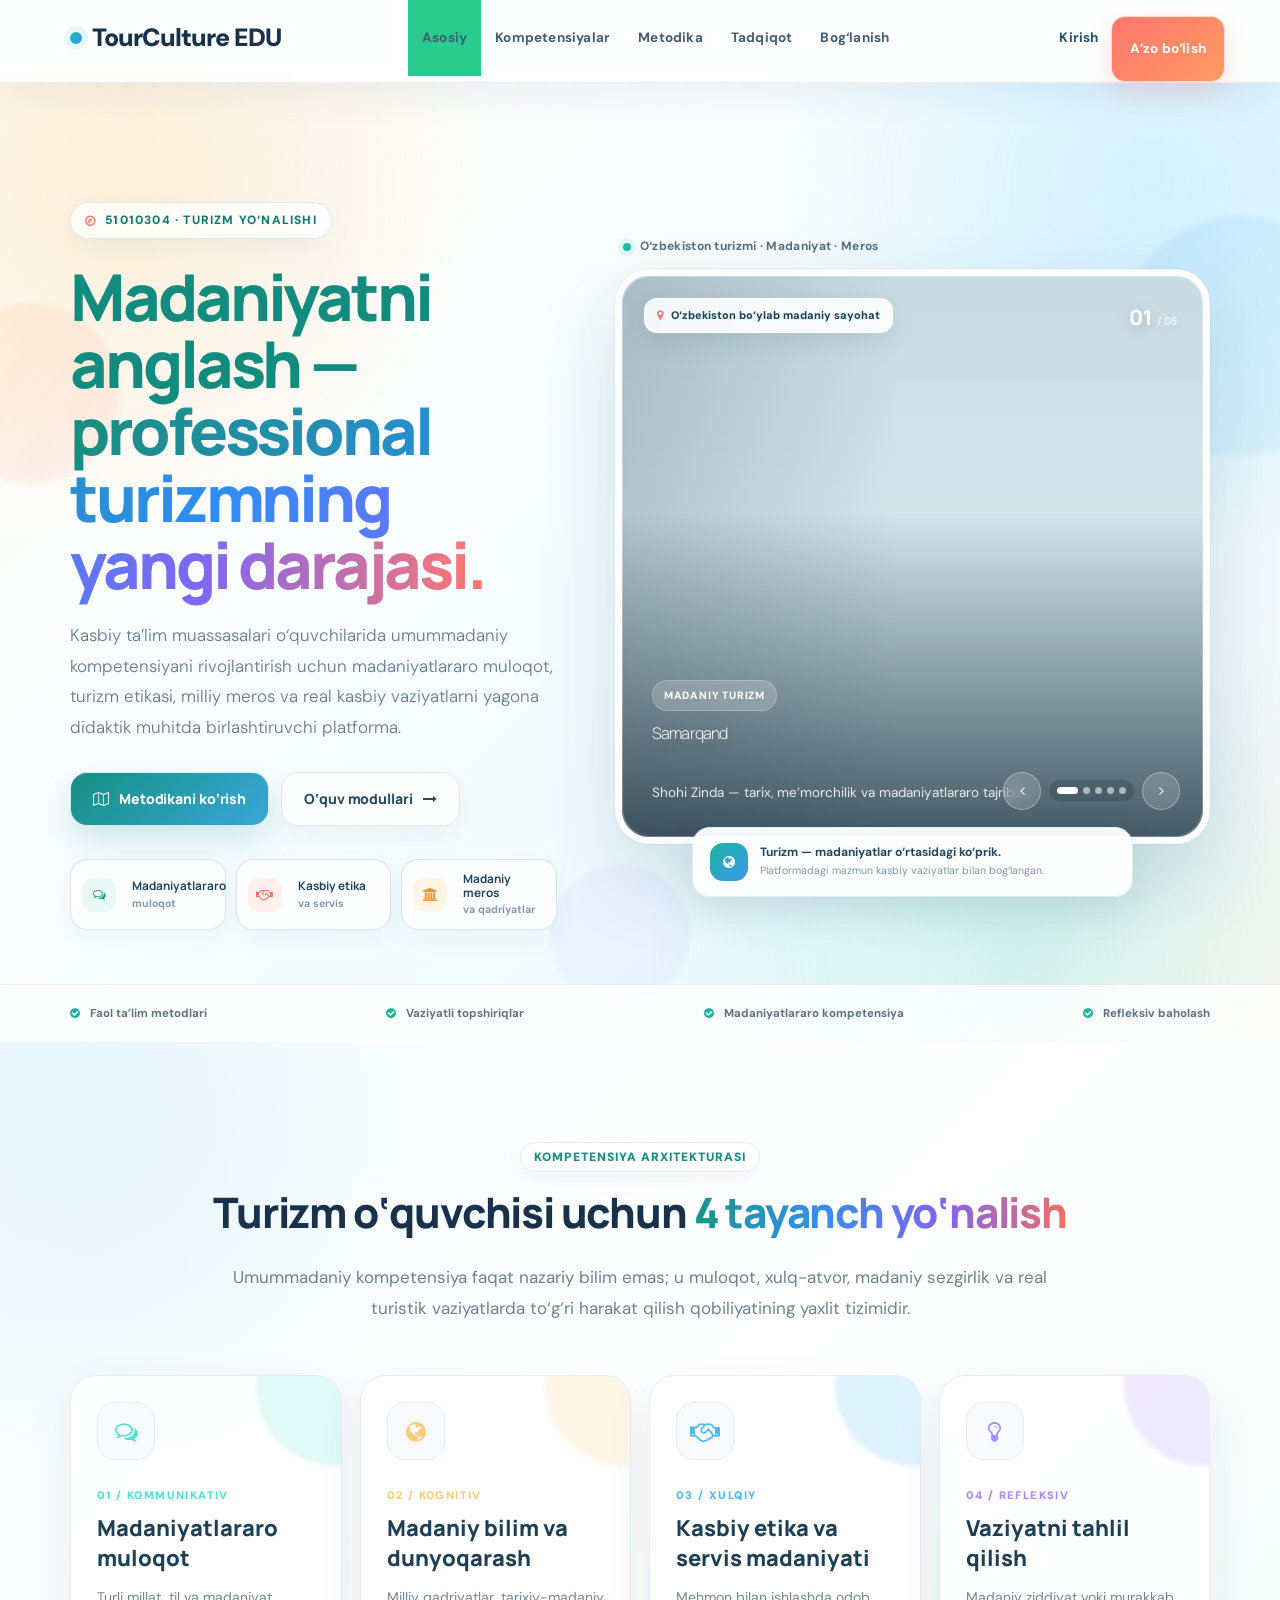
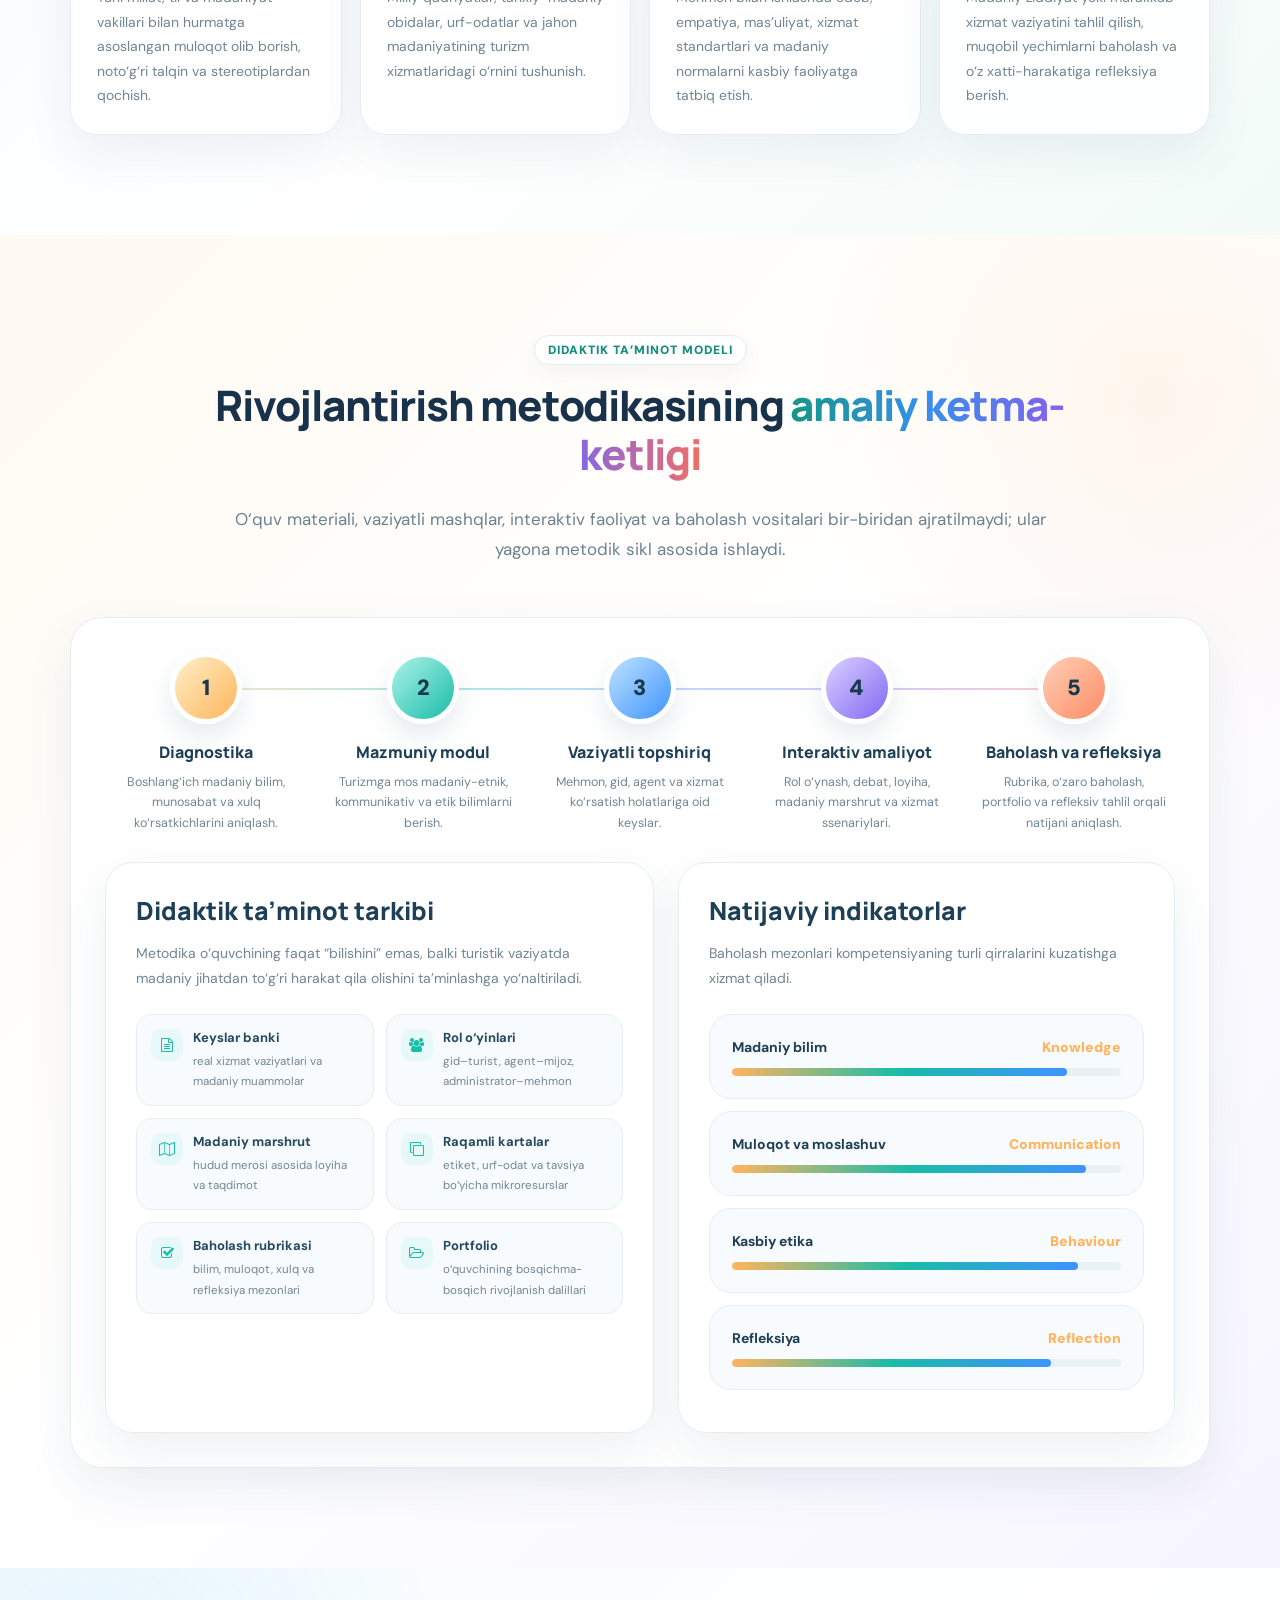
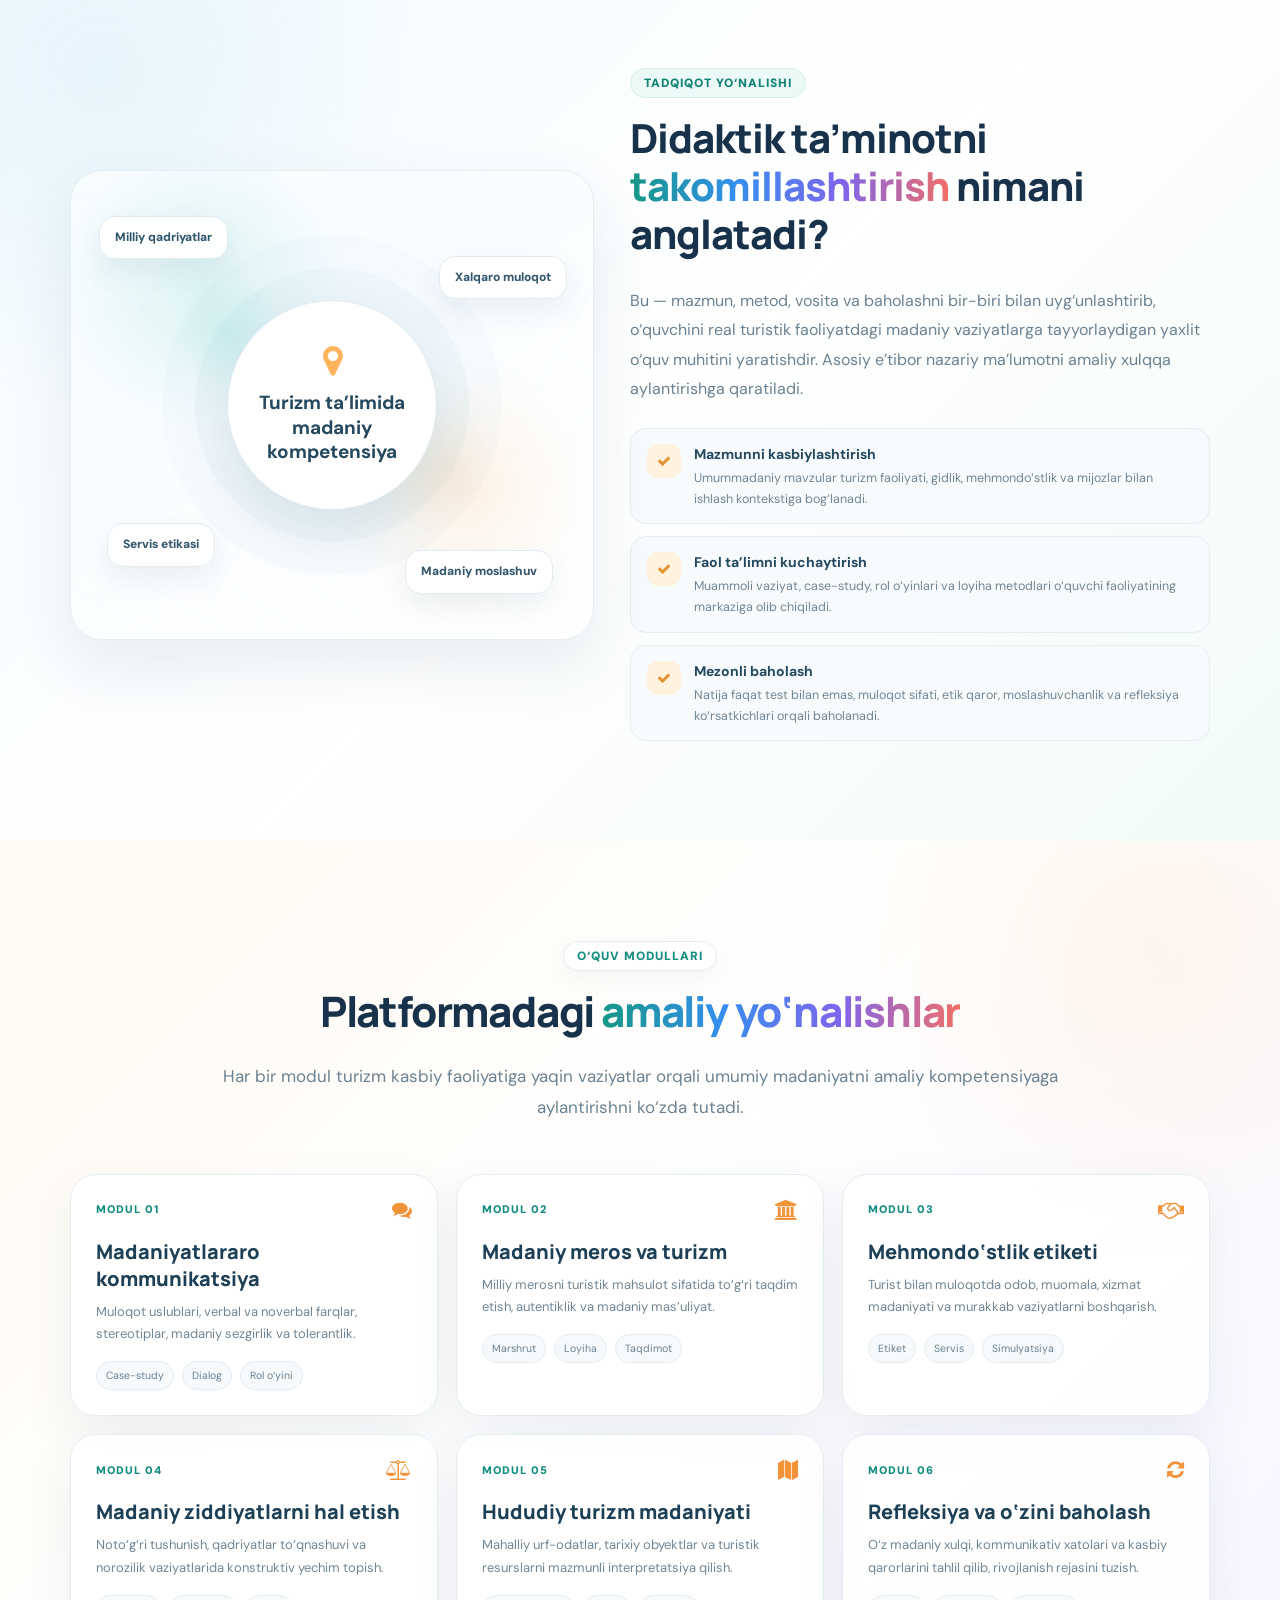
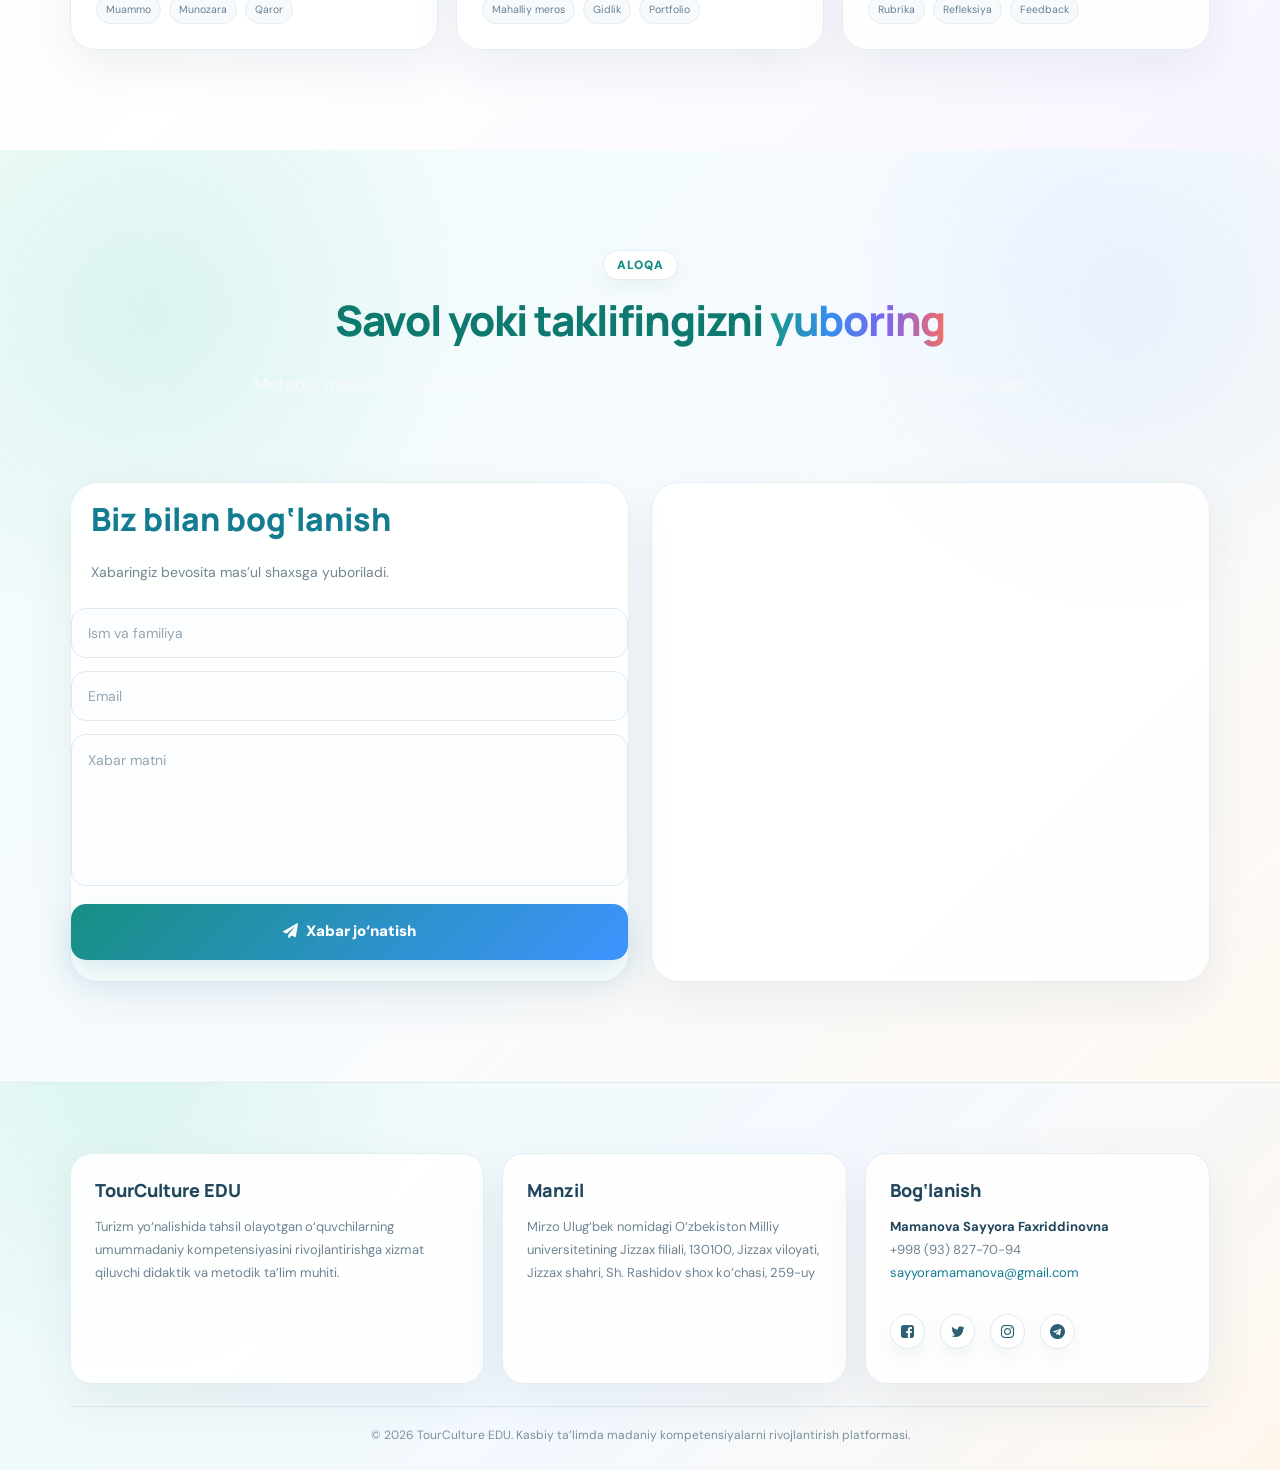
==== commit 7fd0a667: "fours commit" ====
--- a/index.html
+++ b/index.html
@@ -1,7 +1,7 @@
 <!DOCTYPE html>
 <html lang="uz">
 <head>
-    <title>CultureTour EDU — Umummadaniy kompetensiya</title>
+    <title>TourCulture EDU — Umummadaniy kompetensiya</title>
     <meta charset="UTF-8">
     <meta http-equiv="X-UA-Compatible" content="IE=Edge">
     <meta name="description" content="Kasbiy ta’lim muassasalari o‘quvchilarida umummadaniy kompetensiyani rivojlantirish metodikasining didaktik ta’minotini takomillashtirish — Turizm yo‘nalishi misolida.">
@@ -1107,7 +1107,7 @@
                 <button class="navbar-toggle" data-toggle="collapse" data-target=".navbar-collapse">
                     <span class="icon icon-bar"></span><span class="icon icon-bar"></span><span class="icon icon-bar"></span>
                 </button>
-                <a href="index.html" class="navbar-brand"><span class="brand-dot"></span>CultureTour EDU</a>
+                <a href="index.html" class="navbar-brand"><span class="brand-dot"></span>TourCulture EDU</a>
             </div>
             <div class="collapse navbar-collapse">
                 <ul class="nav navbar-nav navbar-nav-first">
@@ -1440,7 +1440,7 @@
         <div class="container">
             <div class="footer-grid">
                 <div class="footer-box">
-                    <h3>CultureTour EDU</h3>
+                    <h3>TourCulture EDU</h3>
                     <p>Turizm yo‘nalishida tahsil olayotgan o‘quvchilarning umummadaniy kompetensiyasini rivojlantirishga xizmat qiluvchi didaktik va metodik ta’lim muhiti.</p>
                 </div>
                 <div class="footer-box">
@@ -1458,7 +1458,7 @@
                     </ul>
                 </div>
             </div>
-            <div class="copyright">© 2026 CultureTour EDU. Kasbiy ta’limda madaniy kompetensiyalarni rivojlantirish platformasi.</div>
+            <div class="copyright">© 2026 TourCulture EDU. Kasbiy ta’limda madaniy kompetensiyalarni rivojlantirish platformasi.</div>
         </div>
     </footer>
 
